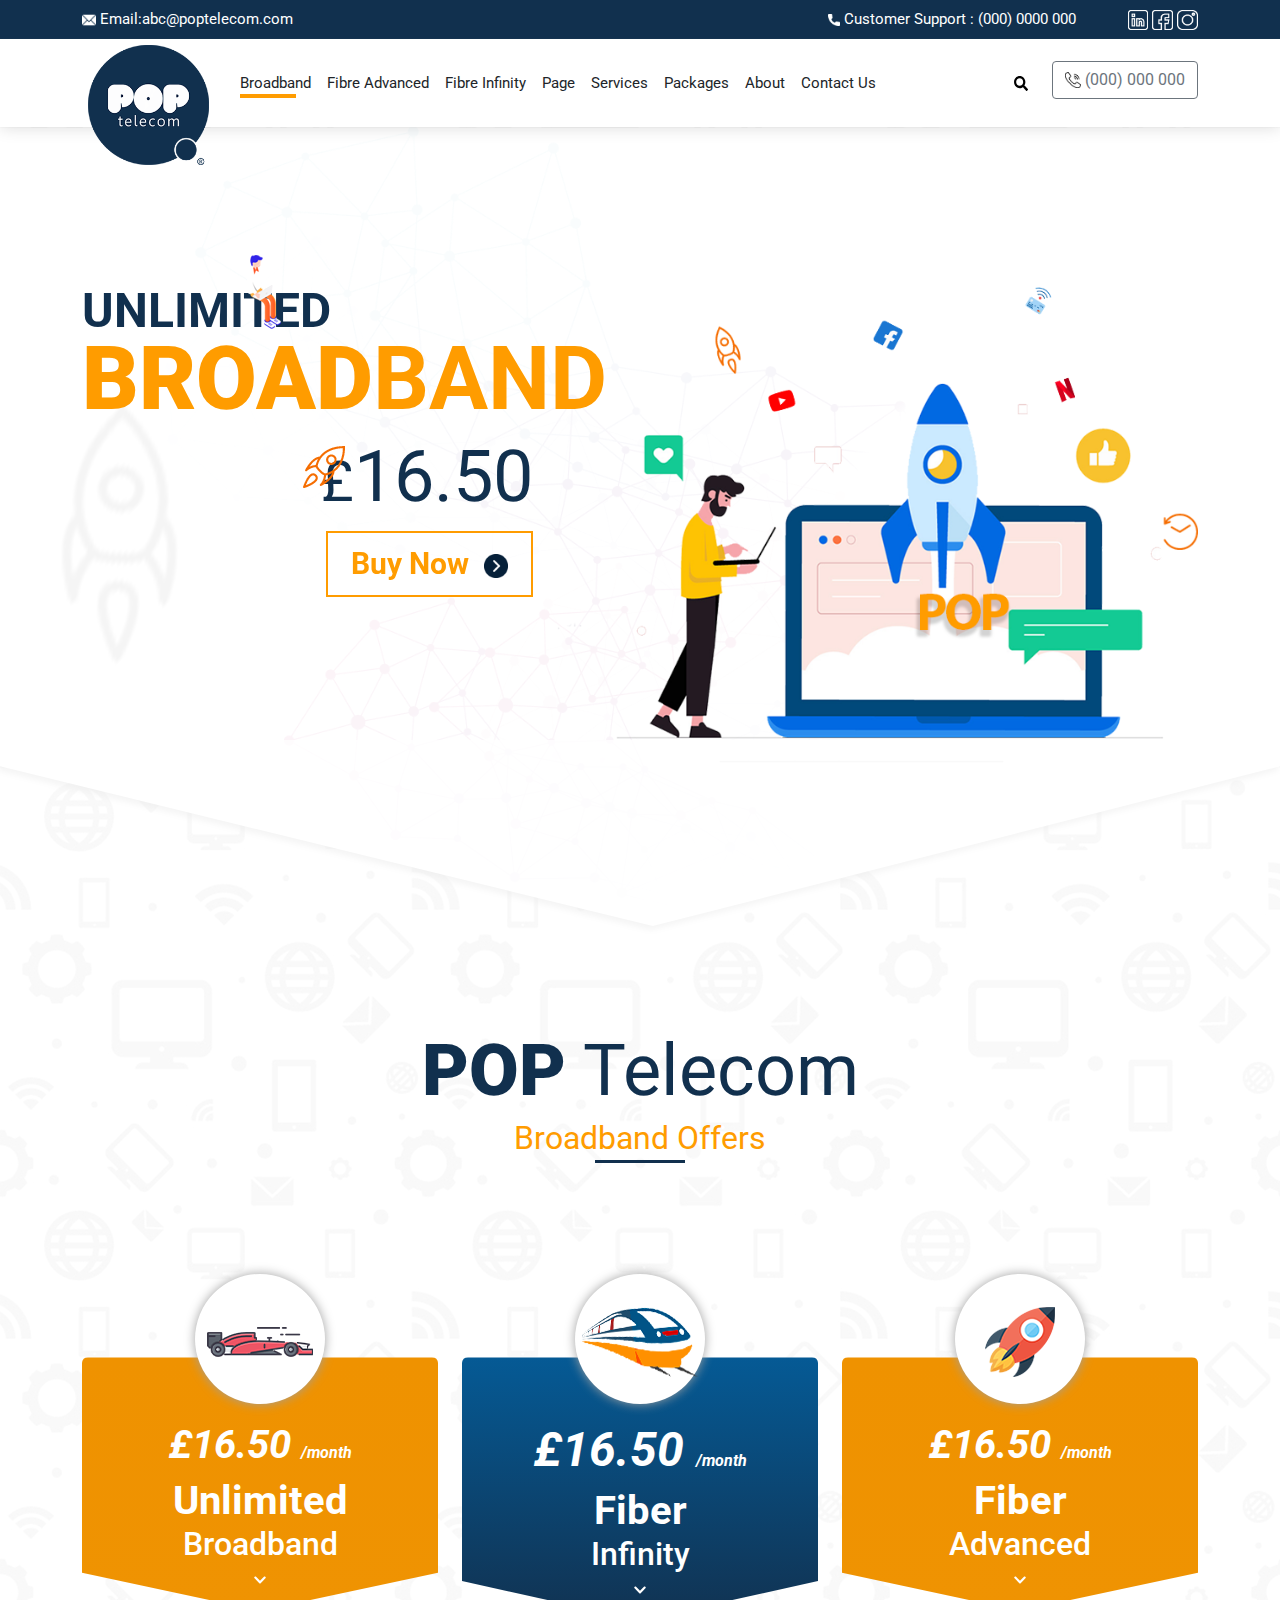
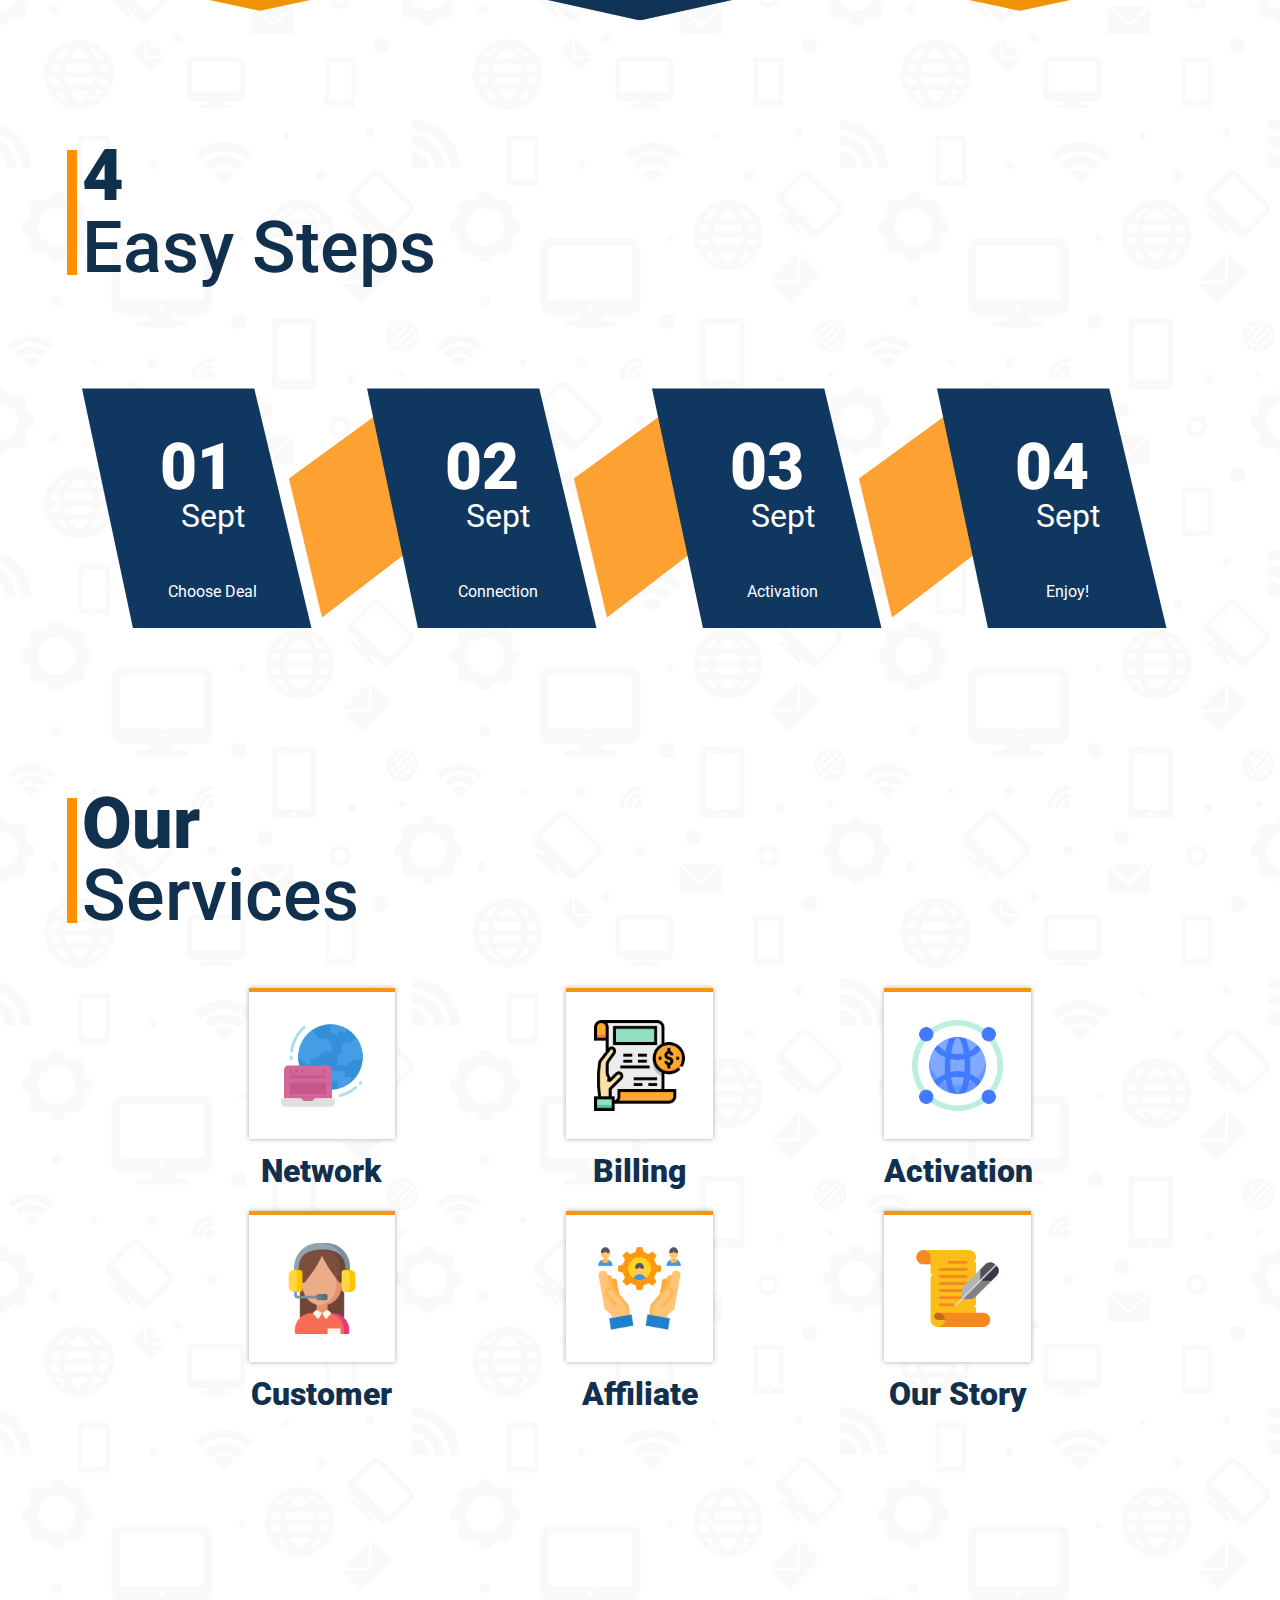
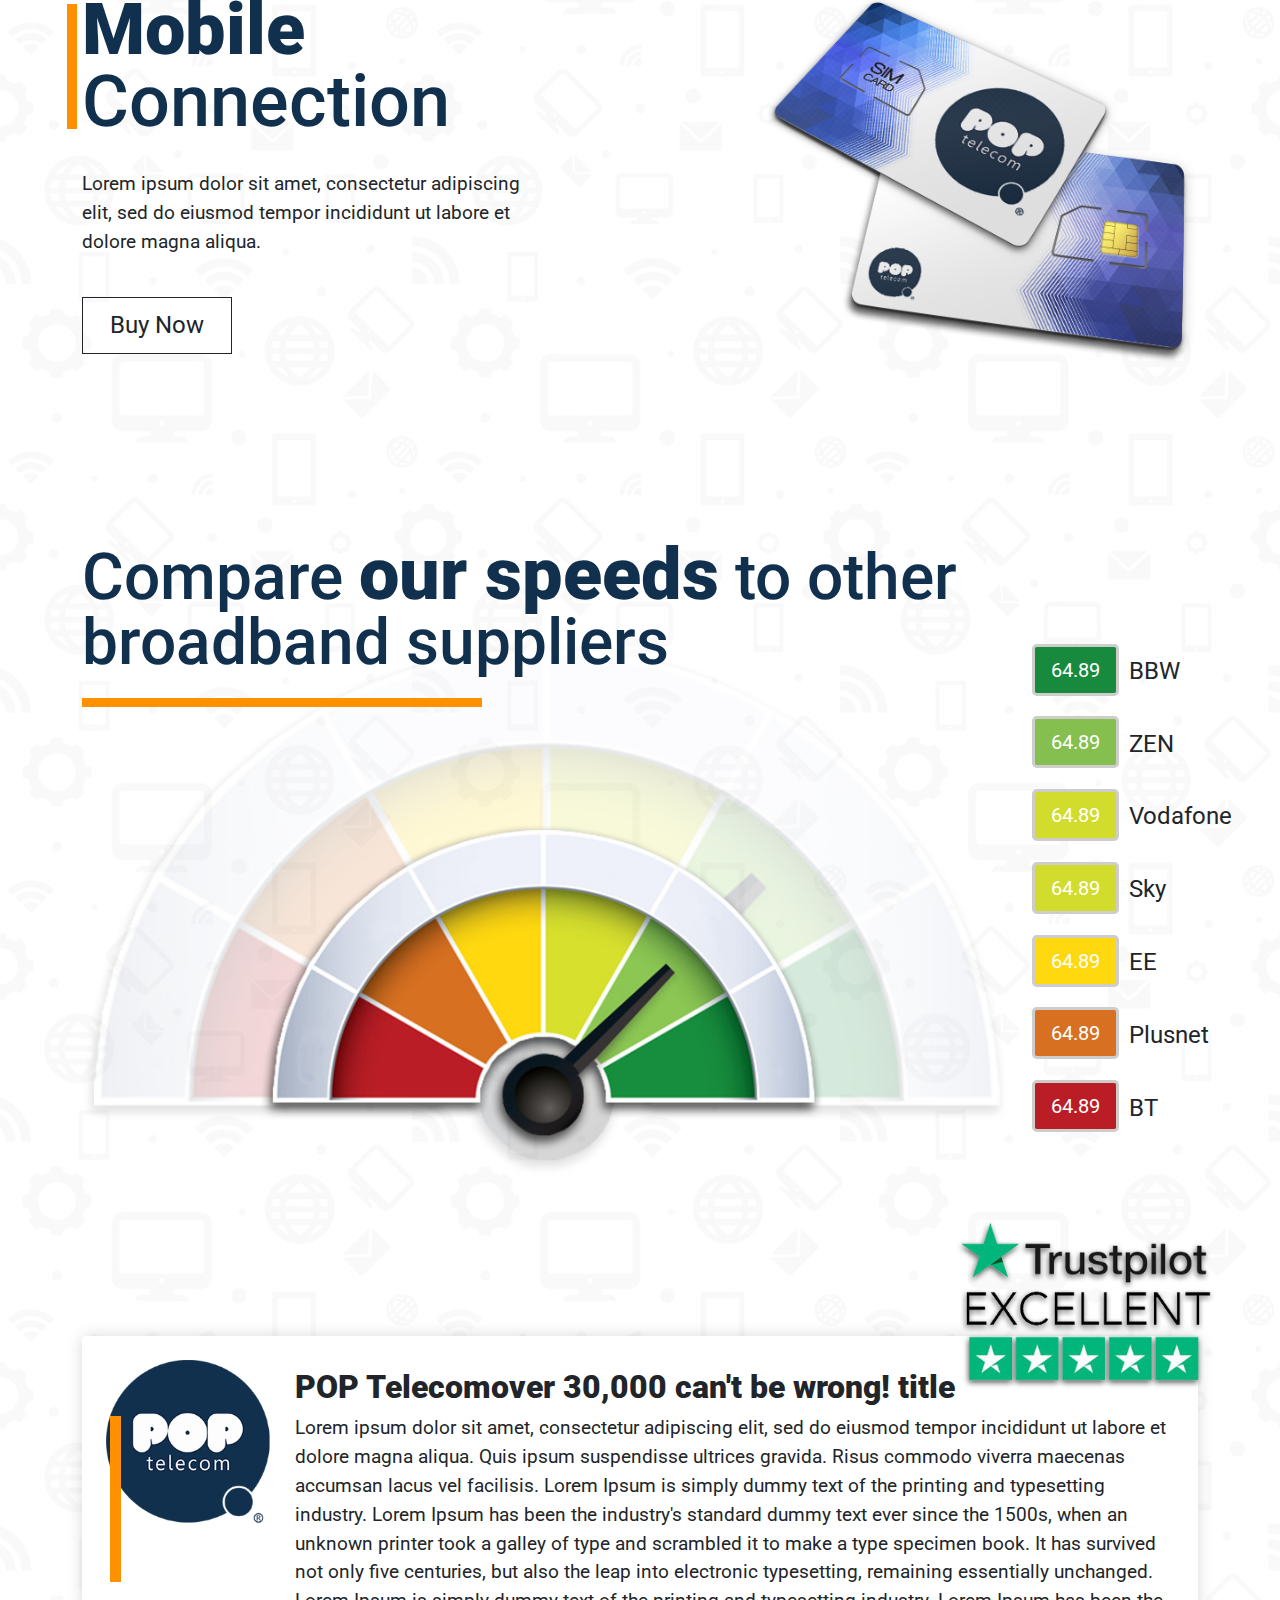
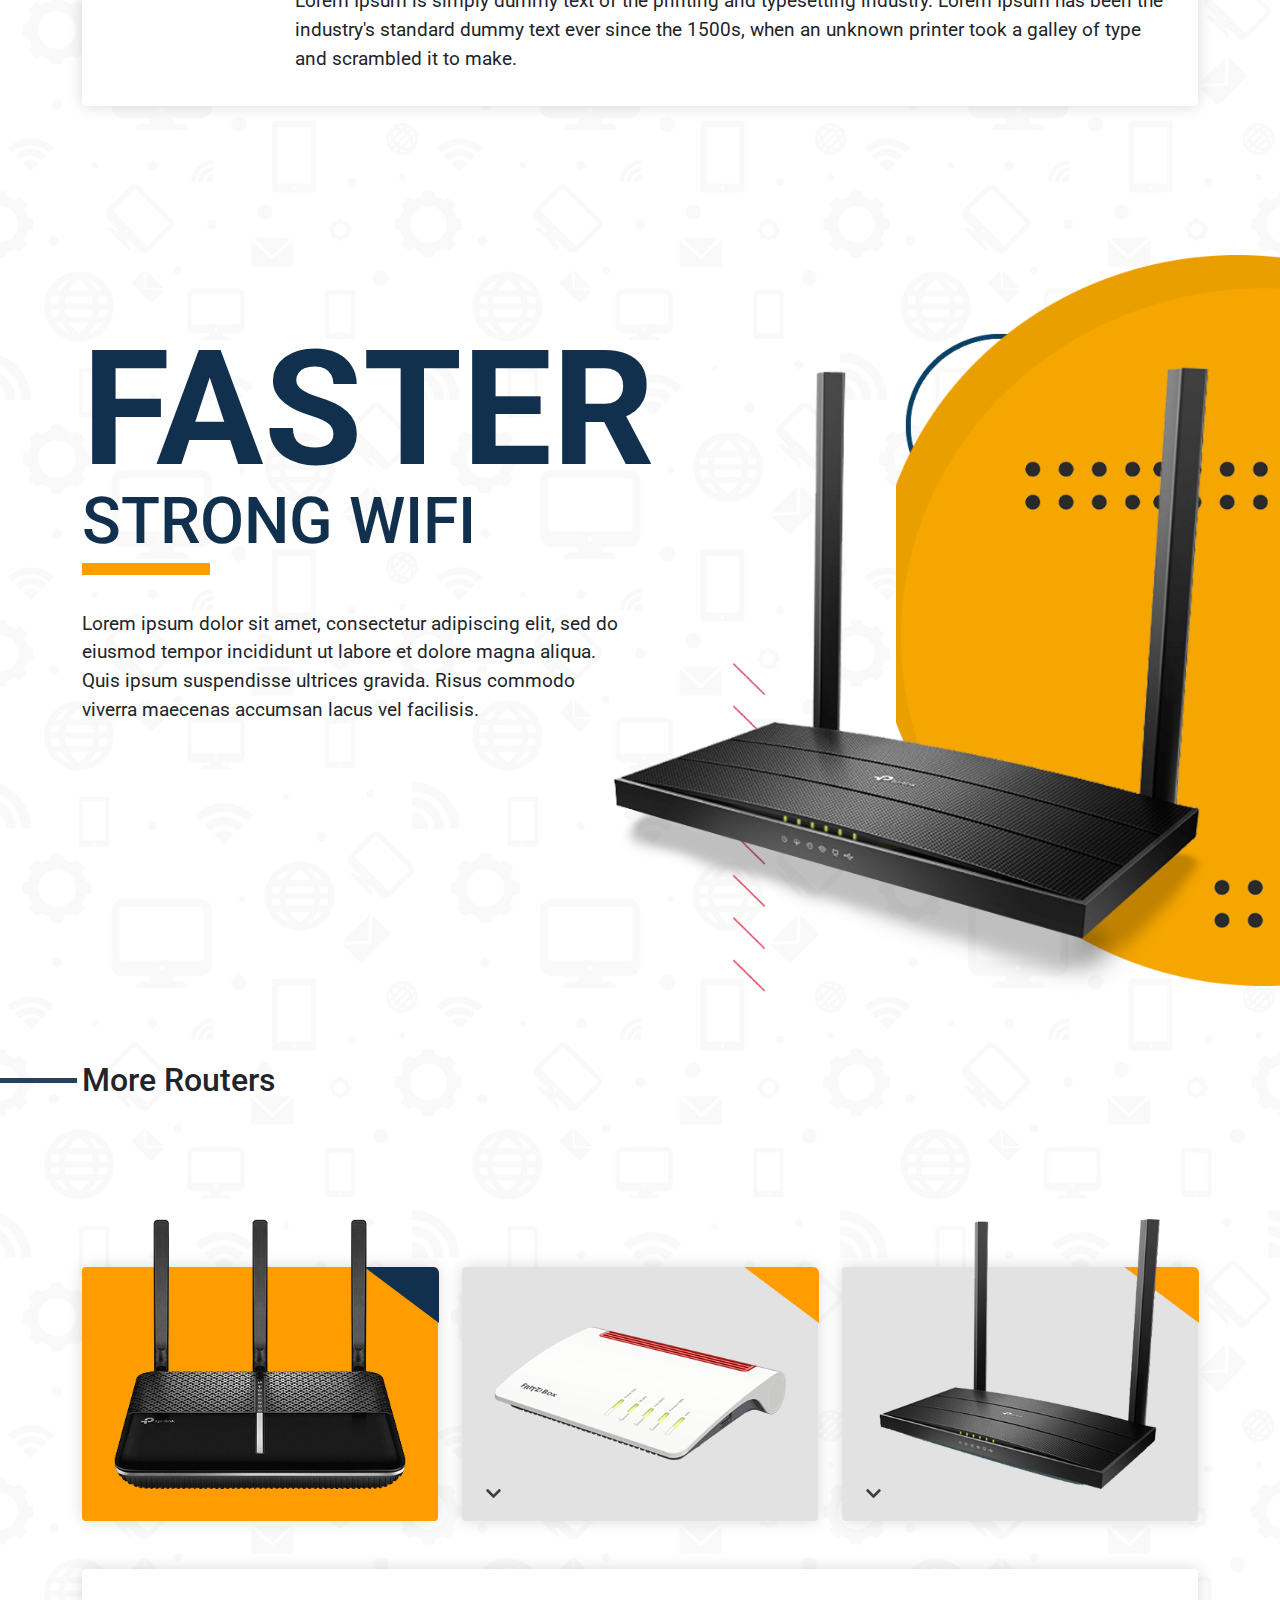
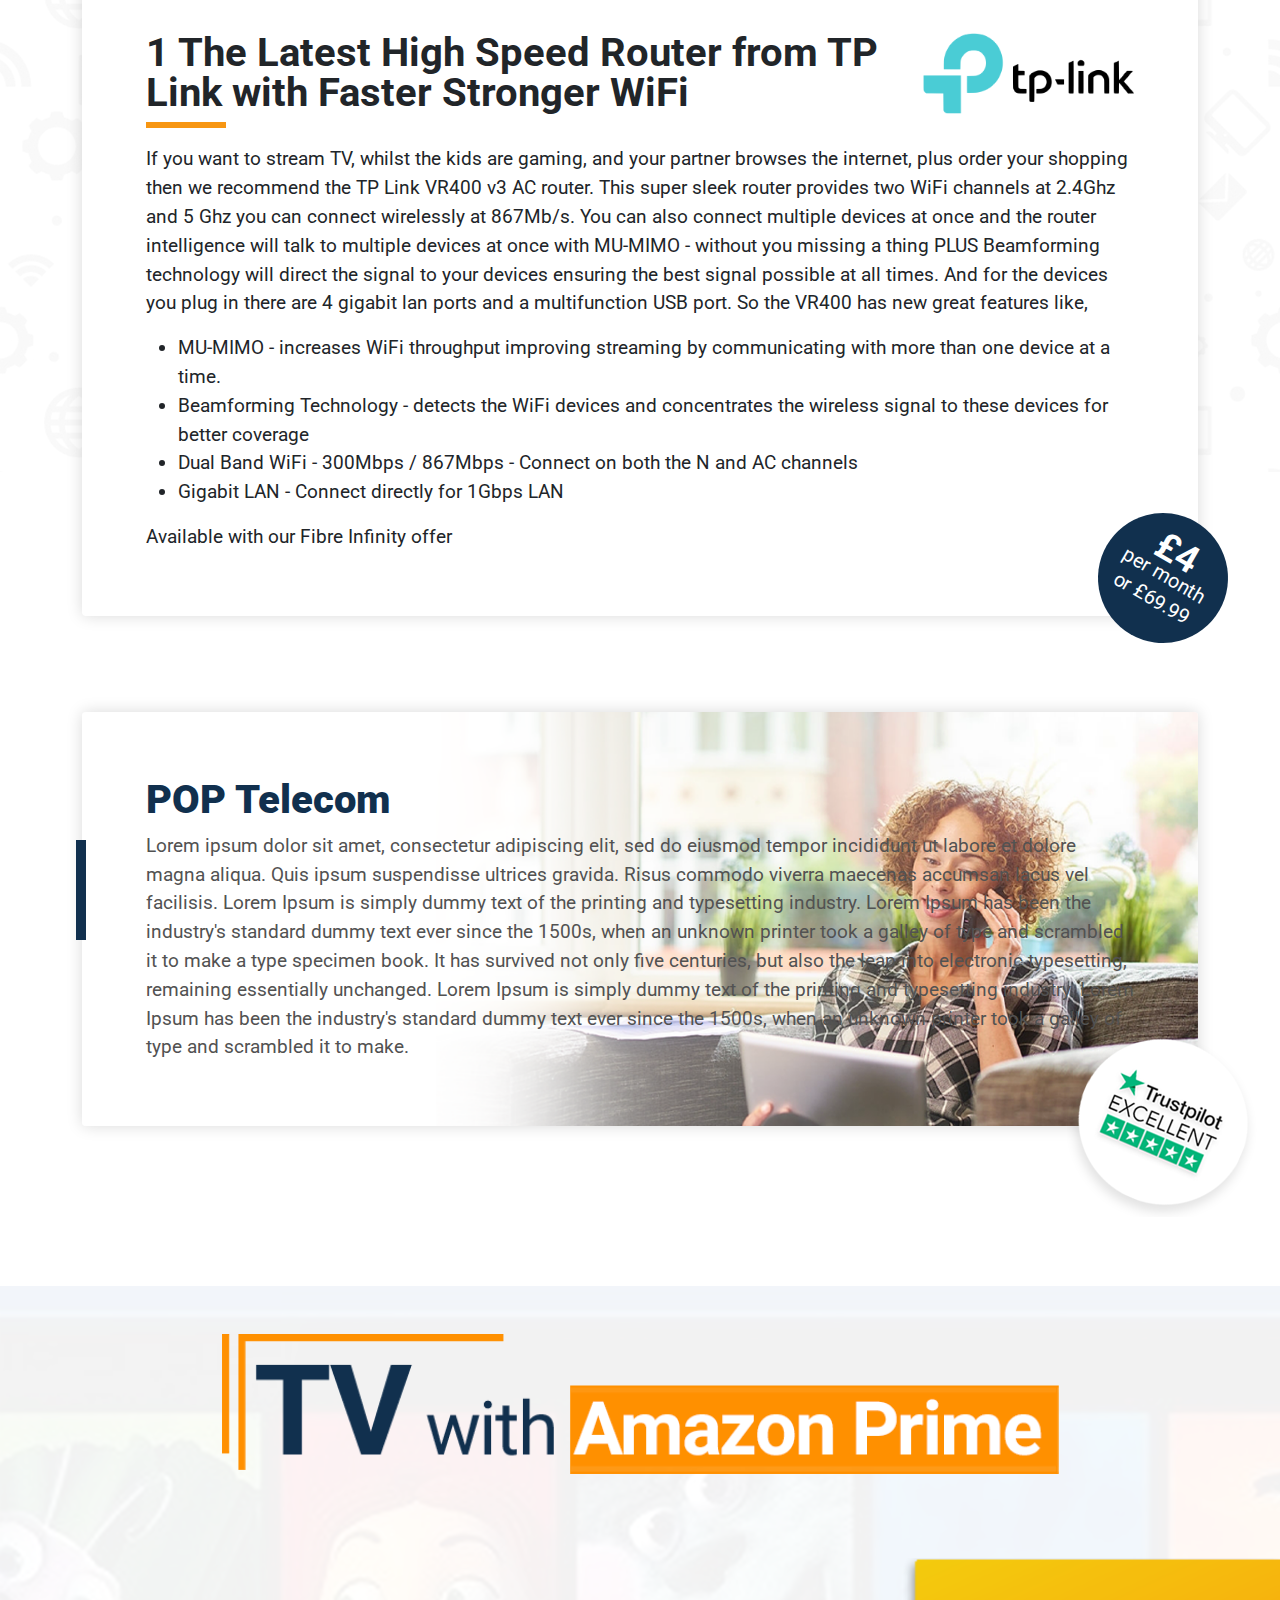
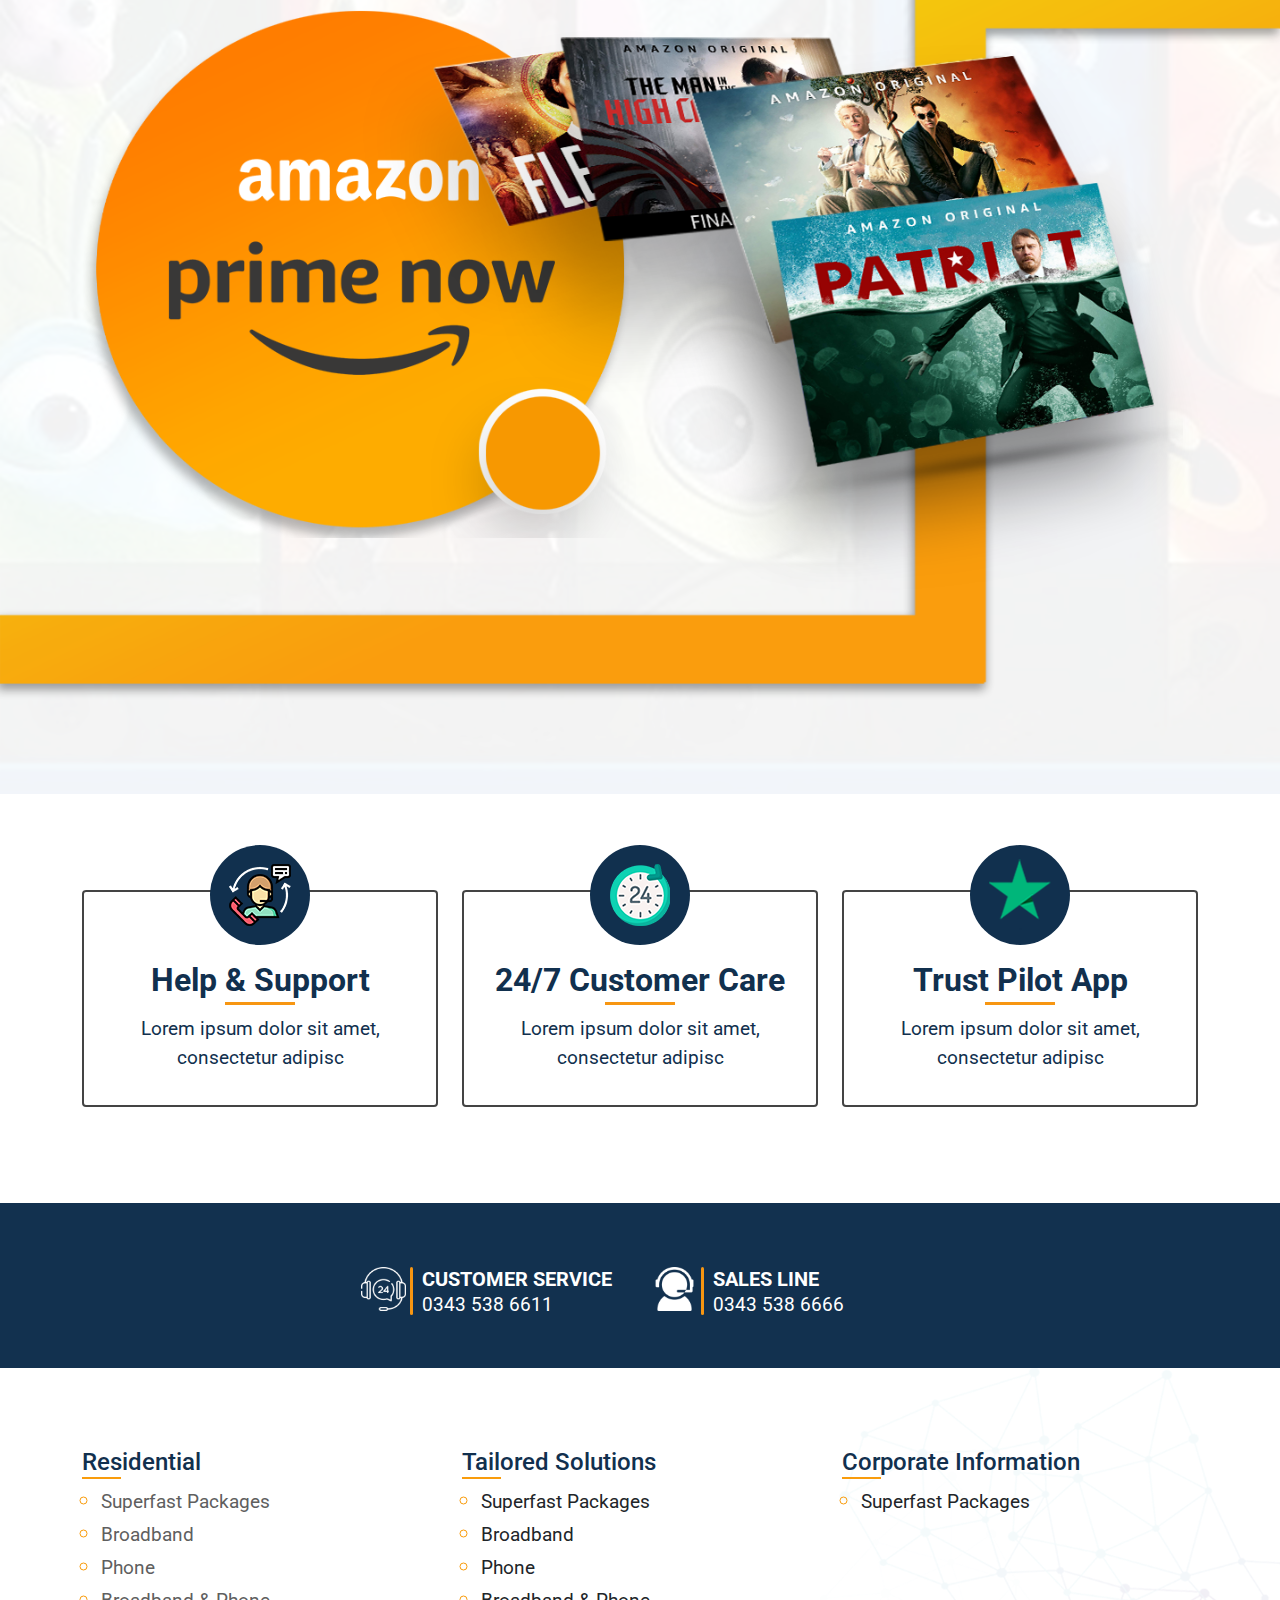
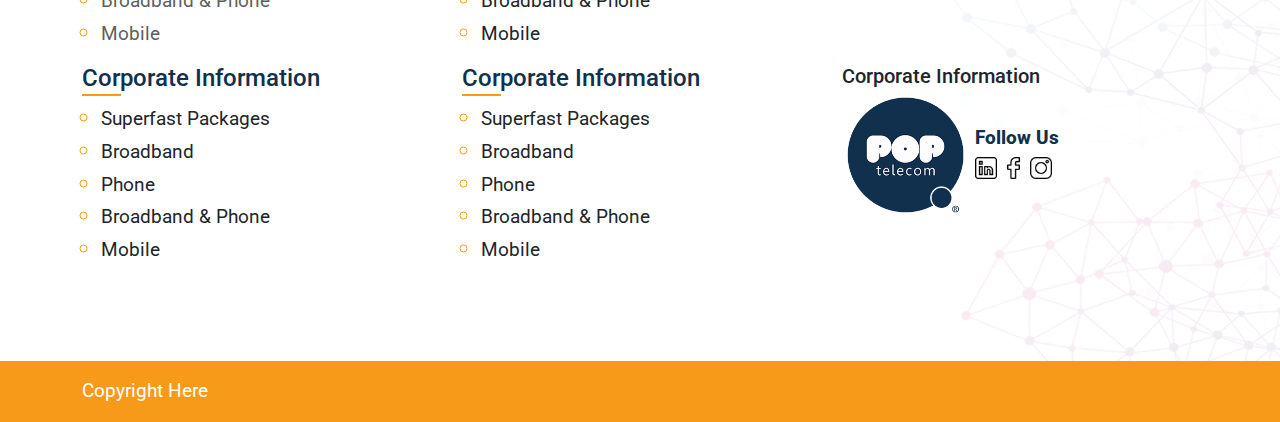
==== index.html @ cf775abe "Add files via upload" ====
<!DOCTYPE html>
<html lang="en">
<head>
    <meta charset="UTF-8">
    <meta http-equiv="X-UA-Compatible" content="IE=edge">
    <meta name="viewport" content="width=device-width, initial-scale=1">
    <meta name="viewport" content="width=device-width, initial-scale=1.0">
    <title>Pop Telecom</title>
    <link rel="stylesheet" href="css/custom.css">
    <link rel="stylesheet" href="style.css">
</head>
<body>
    <!-- header -->
    <header id="mainHeader">
        <div class="mainHeader_contact_info p-2">
            <div class="container">
                <div class="row">
                    <div class="col-lg-6 col-sm-6 col-12">
                        <p id="top_email" class="text-start mb-0 text-white">
                            <span class="me-1"><img src="images/icons/email.png" alt="#" style="width: .9rem;"></span>Email:abc@poptelecom.com
                        </p>
                    </div>
                    <div class="col-lg-6 col-sm-6 col-12">
                        <p class="text-start text-sm-end text-lg-end mb-0 text-white">
                            <span><img src="images/icons/call.png" alt="#" class="d-inline-block" style="width: .7rem;"> Customer Support : (000) 0000 000</span>
                            <span id="top_social_media" class="ms-5 text-end d-none d-sm-none d-lg-inline-block">
                                <a href="#" class="d-inline-block">
                                    <img src="images/icons/linkein.png" alt="#">
                                </a>
                                <a href="#" class="d-inline-block">
                                    <img src="images/icons/facebook.png" alt="#">
                                </a>
                                <a href="#" class="d-inline-block">
                                    <img src="images/icons/instagram.png" alt="#">
                                </a>
                            </span>
                        </p>
                    </div>
                </div>
                
            </div>
        </div>
        <div class="mainHeader_nav_menu">
            <div class="container">
                <nav class="navbar navbar-expand-lg p-0">
                    <a class="navbar-brand p-0" href="#" title="#">
                        <img src="images/pop_telelcom_logo.png" alt="#" class="img-fluid">
                    </a>
                    <button class="navbar-toggler" type="button" data-bs-toggle="collapse" data-bs-target="#mobile_view_menu">
                        <span class="navbar-toggler-icon"></span>
                    </button>
                    <div class="collapse navbar-collapse" id="popTelcomMenu">
                        <ul class="navbar-nav me-auto mb-2 mb-lg-0">
                            <li class="nav-item"><a class="nav-link active" href="#">Broadband</a></li>
                            <li class="nav-item"><a class="nav-link" href="#">Fibre Advanced</a></li>
                            <li class="nav-item"><a class="nav-link" href="#">Fibre Infinity</a></li>
                            <li class="nav-item"><a class="nav-link" href="#">Page</a></li>
                            <li class="nav-item"><a class="nav-link" href="#">Services</a></li>
                            <li class="nav-item"><a class="nav-link" href="#">Packages</a></li>
                            <li class="nav-item"><a class="nav-link" href="#">About</a></li>
                            <li class="nav-item"><a class="nav-link" href="#">Contact Us</a></li>
                        </ul>
                    </div>
                    <ul class="navbar-nav d-flex extra_menu">
                        <li class="nav-item me-3" id="search_btn"><a class="nav-link active" data-bs-toggle="collapse" data-bs-target="#searchBar" href="#">
                            <img src="images/search.svg" class="img-fluid" alt="#">
                        </a></li>
                        <li class="nav-item" id="number_btn"><a class="btn btn-outline-secondary" href="#"><img src="images/icons/call_header_ring.png" class="img-fluid" alt="#"> (000) 000 000</a></li>
                    </ul>
                </nav>
            </div>
        </div>
    </header>
    <!-- /end header -->

    <!-- extra menu for mobile and ipad and tabs view -->
    <div id="mobile_view_menu" class="collapse fade">
        <button class="btn btn-lg" id="btn_close_icon" data-bs-toggle="collapse" data-bs-target="#mobile_view_menu" href="#"></button>
        <div class="container">
            <ul class="list-group list-group-horizontal">
                <li class="list-group-item">
                    <a href="#">
                        <img src="images/icons/linkein.png" alt="#">
                    </a>
                </li>
                <li class="list-group-item">
                    <a href="#">
                        <img src="images/icons/facebook.png" alt="#">
                    </a>
                </li>
                <li class="list-group-item">
                    <a href="#">
                        <img src="images/icons/instagram.png" alt="#">
                    </a>
                </li>                
            </ul>
            <ul class="navbar-nav me-auto mb-2 mb-lg-0">
                <li class="nav-item"><a class="nav-link active" href="#">Broadband</a></li>
                <li class="nav-item"><a class="nav-link" href="#">Fibre Advanced</a></li>
                <li class="nav-item"><a class="nav-link" href="#">Fibre Infinity</a></li>
                <li class="nav-item"><a class="nav-link" href="#">Page</a></li>
                <li class="nav-item"><a class="nav-link" href="#">Services</a></li>
                <li class="nav-item"><a class="nav-link" href="#">Packages</a></li>
                <li class="nav-item"><a class="nav-link" href="#">About</a></li>
                <li class="nav-item"><a class="nav-link" href="#">Contact Us</a></li>
            </ul>
            <ul class="list-group list-group-horizontal-lg">
                <li class="list-group-item">
                    <a href="#" class="text-dark">
                        <img src="images/icons/call_header_ring.png" class="img-fluid" alt="#"> (000) 000 000</a>
                </li>
            </ul>
        </div>
    </div>

    <!-- search bar for desktop, tabs, ipad and mobile view -->
    <div id="searchBar" class="collapse fade">
        <button class="btn btn-lg" id="btn_close_icon" data-bs-toggle="collapse" data-bs-target="#searchBar" href="#"></button>
        <div class="container">
            <div class="col-lg-8 offset-lg-2">
                <div class="row g-0">
                    <div class="form-floating col-lg-11 col-11">
                        <input type="text" class="form-control" name="s" id="searchId" placeholder="Search here">
                        <label for="searchId">Search here</label>
                    </div>
                    <div class="col-lg-1 col-1">
                        <button class="btn btn-lg btn-primary btn-block" type="button" id="search_btn_submit"></button>
                    </div>
                </div>
            </div>
        </div>
    </div>
    <!-- /search bar -->

    <!-- main banner -->
    <div id="banner_top_shadow">
        <section id="mainBanner" class="pt-5 pb-5 clearfix">
            <div id="banner_shadow" class="position-absolute">
            </div>
            <div class="container position-relative">
                <div class="row">
                    <div class="col-lg-5 col-sm-5 col-12" id="banner_left">
                        <h1 class="text-uppercase mb-0 f-w2">Unlimited <span class="d-block"><i class="f-w1">Broad</i>band</span></h1>
                        <p class="text-end f-w3 price mb-0"><span>£</span>16.50</p>
                        <p class="text-end mb-0 btn_submit_buy_now">
                            <button class="btn btn-lg f-w2">Buy Now <span class="ms-2"><img src="images/icons/btn_arrow.png" width="24" height="24" alt="#"></span></button>
                        </p>
                    </div>
                    <div class="col-lg-7 col-sm-7 col-12" id="banner_right">
                        <img src="images/img-banner-right.png" class="img-fluid" alt="#">
                    </div>
                </div>
            </div>
        </section>
    </div>

    <!-- main content -->
    <main id="mainContent">
        <!-- section 1 -->
        <section id="mainContent_1">
            <div class="container">
                <h1 class="text-center f-w4 mb-0"><span>POP</span> Telecom</h1>
                <p class="text-center offers_top pb-5">
                    <span>Broadband Offers</span>
                </p>

                <div class="row pt-5">
                    <div class="col-12 col-sm-12 col-lg-4">
                        <div class="box_offers">
                            <div class="box_offers_icon d-block text-center">
                                <span class="bg-white d-block rounded-pill">
                                    <img src="images/img-f1.png" alt="#">
                                </span>
                            </div>
                            <div class="box_header_text">
                                <h2 class="text-center text-white">£16.50 <span>/month</span></h2>
                                <h3 class="text-center text-white mb-0">Unlimited <span class="d-block">Broadband</span></h3>
                                <p class="text-center mb-0 arrow_click">
                                    <button class="btn btn-transparent btn-sm" data-bs-toggle="collapse" data-bs-target="#offer_1">
                                        <img src="images/arrow_down.svg" class="img-fluid" alt="">
                                    </button>
                                </p>
                            </div>
                            <div class="card me-2 ms-2 collapse" id="offer_1">
                                <div class="card-body ps-0 pe-0 pb-0 pt-5">
                                    <ul class="list-group">
                                        <li class="list-group-item list-group-item-dark">A simple default</li>
                                        <li class="list-group-item">A simple default</li>
                                        <li class="list-group-item list-group-item-dark">A simple default</li>
                                        <li class="list-group-item">A simple default</li>
                                        <li class="list-group-item list-group-item-dark">A simple default</li>
                                    </ul>
                                </div>
                                <div class="card-footer">
                                    <p class="text-center">
                                        <a href="#" class="btn btn-md btn-primary">Buy Now</a>
                                    </p>
                                </div>
                            </div>
                        </div>
                    </div>
                    <div class="col-12 col-sm-12 col-lg-4">
                        <div class="box_offers">
                            <div class="box_offers_icon d-block text-center">
                                <span class="bg-white d-block rounded-pill">
                                    <img src="images/img-train.png" alt="#">
                                </span>
                            </div>
                            <div class="box_header_text special">
                                <h2 class="text-center text-white">£16.50 <span>/month</span></h2>
                                <h3 class="text-center text-white mb-0">Fiber <span class="d-block">Infinity</span></h3>
                                <p class="text-center mb-0 arrow_click">
                                    <button class="btn btn-transparent btn-sm" data-bs-toggle="collapse" data-bs-target="#offer_2">
                                        <img src="images/arrow_down.svg" class="img-fluid" alt="">
                                    </button>
                                </p>
                            </div>
                            <div class="card me-2 ms-2 collapse" id="offer_2">
                                <div class="card-body ps-0 pe-0 pb-0 pt-5">
                                    <ul class="list-group">
                                        <li class="list-group-item list-group-item-dark">A simple default</li>
                                        <li class="list-group-item">A simple default</li>
                                        <li class="list-group-item list-group-item-dark">A simple default</li>
                                        <li class="list-group-item">A simple default</li>
                                        <li class="list-group-item list-group-item-dark">A simple default</li>
                                    </ul>
                                </div>
                                <div class="card-footer">
                                    <p class="text-center">
                                        <a href="#" class="btn btn-md btn-primary">Buy Now</a>
                                    </p>
                                </div>
                            </div>
                        </div>
                    </div>
                    <div class="col-12 col-sm-12 col-lg-4">
                        <div class="box_offers">
                            <div class="box_offers_icon d-block text-center">
                                <span class="bg-white d-block rounded-pill">
                                    <img src="images/img-rocket.png" alt="#">
                                </span>
                            </div>
                            <div class="box_header_text">
                                <h2 class="text-center text-white">£16.50 <span>/month</span></h2>
                                <h3 class="text-center text-white mb-0">Fiber <span class="d-block">Advanced</span></h3>
                                <p class="text-center mb-0 arrow_click" data-bs-toggle="collapse" data-bs-target="#offer_3">
                                    <button class="btn btn-transparent btn-sm">
                                        <img src="images/arrow_down.svg" class="img-fluid" alt="">
                                    </button>
                                </p>
                            </div>
                            <div class="card me-2 ms-2 collapse" id="offer_3">
                                <div class="card-body ps-0 pe-0 pb-0 pt-5">
                                    <ul class="list-group">
                                        <li class="list-group-item list-group-item-dark">A simple default</li>
                                        <li class="list-group-item">A simple default</li>
                                        <li class="list-group-item list-group-item-dark">A simple default</li>
                                        <li class="list-group-item">A simple default</li>
                                        <li class="list-group-item list-group-item-dark">A simple default</li>
                                    </ul>
                                </div>
                                <div class="card-footer">
                                    <p class="text-center">
                                        <a href="#" class="btn btn-md btn-primary">Buy Now</a>
                                    </p>
                                </div>
                            </div>
                        </div>
                    </div>
                </div>
            </div>
        </section>
        <section id="mainContent_2" class="pt-5 pb-5">
            <div class="container">
                <h1 class="pb-5">4 <span class="d-block">Easy Steps</span></h1>

                <div class="row pt-5">
                    <div class="col-lg-3 col-sm-3 col-6 position-relative">
                        <div class="box_steps">
                            <p class="text-center date_month text-white"><span class="d-block f-w1">01</span> Sept</p>
                            <p class="steps_deal text-end">
                                Choose Deal
                            </p>
                        </div>
                        <div class="box_steps_shadow"></div>
                    </div>
                    <div class="col-lg-3 col-sm-3 col-6 position-relative">
                        <div class="box_steps">
                            <p class="text-center date_month text-white"><span class="d-block f-w1">02</span> Sept</p>
                            <p class="steps_deal text-end">
                                Connection
                            </p>
                        </div>
                        <div class="box_steps_shadow"></div>
                    </div>
                    <div class="col-lg-3 col-sm-3 col-6 position-relative">
                        <div class="box_steps">
                            <p class="text-center date_month text-white"><span class="d-block f-w1">03</span> Sept</p>
                            <p class="steps_deal text-end">
                                Activation
                            </p>
                        </div>
                        <div class="box_steps_shadow"></div>
                    </div>
                    <div class="col-lg-3 col-sm-3 col-6 position-relative">
                        <div class="box_steps">
                            <p class="text-center date_month text-white"><span class="d-block f-w1">04</span> Sept</p>
                            <p class="steps_deal text-end">
                                Enjoy!
                            </p>
                        </div>
                    </div>
                </div>
            </div>
        </section>
        <section id="mainContent_3">
            <div class="container">
                <h1 class="pb-5">Our <span class="d-block">Services</span></h1>

                <div class="col-lg-10 offset-lg-1 col-sm-12 col-12">
                    <div class="row">
                        <div class="col-12 col-sm-4 col-lg-4">
                            <div class="box_our_services">
                                <figure class="figure w-50">
                                    <img src="images/img-network.png" class="figure-img img-fluid" alt="Network">
                                    <figcaption class="figure-caption text-center f-w1">Network</figcaption>
                                </figure>
                            </div>
                        </div>
                        <div class="col-12 col-sm-4 col-lg-4">
                            <div class="box_our_services">
                                <figure class="figure w-50">
                                    <img src="images/img-billing.png" class="figure-img img-fluid" alt="Network">
                                    <figcaption class="figure-caption text-center f-w1">Billing</figcaption>
                                </figure>
                            </div>
                        </div>
                        <div class="col-12 col-sm-4 col-lg-4">
                            <div class="box_our_services">
                                <figure class="figure w-50">
                                    <img src="images/img-activation.png" class="figure-img img-fluid" alt="Network">
                                    <figcaption class="figure-caption text-center f-w1">Activation</figcaption>
                                </figure>
                            </div>
                        </div>
                    </div>
                    <div class="row">
                        <div class="col-12 col-sm-4 col-lg-4">
                            <div class="box_our_services">
                                <figure class="figure w-50">
                                    <img src="images/img-customer.png" class="figure-img img-fluid" alt="Network">
                                    <figcaption class="figure-caption text-center f-w1">Customer</figcaption>
                                </figure>
                            </div>
                        </div>
                        <div class="col-12 col-sm-4 col-lg-4">
                            <div class="box_our_services">
                                <figure class="figure w-50">
                                    <img src="images/img-affiliate.png" class="figure-img img-fluid" alt="Network">
                                    <figcaption class="figure-caption text-center f-w1">Affiliate</figcaption>
                                </figure>
                            </div>
                        </div>
                        <div class="col-12 col-sm-4 col-lg-4">
                            <div class="box_our_services">
                                <figure class="figure w-50">
                                    <img src="images/img-our_story.png" class="figure-img img-fluid" alt="Network">
                                    <figcaption class="figure-caption text-center f-w1">Our Story</figcaption>
                                </figure>
                            </div>
                        </div>
                    </div>
                </div>
            </div>
        </section>
        <section id="mainContent_4" class="pt-5 pb-5">
            <div class="container">
                <div class="row">
                    <div class="col-lg-5 col-sm-5 col-12" id="left_mc">
                        <h1 class="pb-4">Mobile <span class="d-block">Connection</span></h1>
                        <p class="pb-4">Lorem ipsum dolor sit amet, consectetur adipiscing elit, sed do eiusmod tempor incididunt ut labore et dolore magna aliqua.</p>
                        <p class="buy_now_btn text-start">
                            <a href="#" class="btn btn-lg btn-outline-dark">Buy Now</a>
                        </p>
                    </div>
                    <div class="col-lg-7 col-sm-7 col-12" id="right_mc">
                        <p class="text-end">
                            <img src="images/img-mobile_connection.png" class="img-fluid w-75" alt="#">
                        </p>
                    </div>
                </div>
            </div>
        </section>
        <section id="mainContent_5">
            <div class="container">
                <h1>Compare <span class="d-inline-block">our speeds</span> to other
                    broadband suppliers</h1>
                <div class="row">
                    <div class="col-lg-10">
                        <img src="images/img-meter.png" class="img-fluid" alt="#">
                    </div>
                    <div class="col-lg-2">
                        <span id="network_list" class="d-block mb-2"><button class="btn btn-lg btn-primary" style="background-color: #178a3d;">64.89</button> <i>BBW</i></span>
                        <span id="network_list" class="d-block mb-2"><button class="btn btn-lg btn-primary" style="background-color: #85bf4f;">64.89</button> <i>ZEN</i></span>
                        <span id="network_list" class="d-block mb-2"><button class="btn btn-lg btn-primary" style="background-color: #d2dc2d;">64.89</button> <i>Vodafone</i></span>
                        <span id="network_list" class="d-block mb-2"><button class="btn btn-lg btn-primary" style="background-color: #d2dc2d;">64.89</button> <i>Sky</i></span>
                        <span id="network_list" class="d-block mb-2"><button class="btn btn-lg btn-primary" style="background-color: #ffd80f;">64.89</button> <i>EE</i></span>
                        <span id="network_list" class="d-block mb-2"><button class="btn btn-lg btn-primary" style="background-color: #d77021;">64.89</button> <i>Plusnet</i></span>
                        <span id="network_list" class="d-block mb-2"><button class="btn btn-lg btn-primary" style="background-color: #ba1d26;">64.89</button> <i>BT</i></span>
                    </div>
                </div>
            </div>
        </section>
        <section id="mainContent_6" class="pt-5 pb-5">
            <div class="container">
                <div class="card mb-3 position-relative border-0 p-3">
                    <span id="rating_tp" class="position-absolute">
                        <img src="images/img-trust_pilot.png" class="img-fluid w-75" alt="Trust Pilot Rating">
                    </span>
                    <div class="row g-0" id="hp_about_info">
                        <div class="col-md-2">
                            <img src="images/pop_telelcom_logo.png" class="img-fluid" alt="#">
                        </div>
                        <div class="col-md-10">
                            <div class="card-body">
                                <h4 class="card-title f-w1">POP Telecomover 30,000 can't be wrong! title</h4>
                                <p class="card-text">Lorem ipsum dolor sit amet, consectetur adipiscing elit, sed do eiusmod tempor incididunt ut labore et dolore magna aliqua. Quis ipsum suspendisse ultrices gravida. Risus commodo viverra maecenas accumsan lacus vel facilisis. Lorem Ipsum is simply dummy text of the printing and typesetting industry. Lorem Ipsum has been the industry's standard dummy text ever since the 1500s, when an unknown printer took a galley of type and scrambled it to make a type specimen book. It has survived not only five centuries, but also the leap into electronic typesetting, remaining essentially unchanged. Lorem Ipsum is simply dummy text of the printing and typesetting industry. Lorem Ipsum has been the industry's standard dummy text ever since the 1500s, when an unknown printer took a galley of type and scrambled it to make.</p>
                            </div>
                        </div>
                    </div>
                </div>
            </div>
        </section>
        <section id="mainContent_7">
            <div class="container">
                <div class="row">
                    <div class="col-lg-6 col-sm-5 col-12">
                        <h1 class="text-uppercase"><span class="d-block f-w1">Faster</span> Strong Wifi</h1>
                        <p class="pt-5">Lorem ipsum dolor sit amet, consectetur adipiscing elit, sed do eiusmod tempor incididunt ut labore et dolore magna aliqua. Quis ipsum suspendisse ultrices gravida. Risus commodo viverra maecenas accumsan lacus vel facilisis.</p>
                    </div>
                    <div class="col-lg-6 col-sm-7 col-12 position-relative" id="hp_faster_wifi">
                        <span class="position-absolute" id="shadow_lines" style="right: 76%; top: 81%;">
                            <img src="images/img-router-lines.png" class="img-fluid w-75" alt="#">
                        </span>
                        <span class="position-absolute" id="hp_faster_router" style="top: 9%; left: -27px;">
                            <img src="images/img-router.png" class="img-fluid" alt="#">
                        </span>
                    </div>
                </div>
            </div>
        </section>
        <section id="mainContent_8" class="position-relative pt-5 pb-5">
            <div class="container">
                <h1>More Routers</h1>

                <div id="tab_block">
                    <ul class="nav nav-pills mb-3 row">
                        <li class="nav-item col-lg-4 col-sm-4 col-4">
                            <a class="nav-link button active" data-bs-toggle="pill" data-bs-target=".block1">
                                <img src="images/img-router-1.png" class="img-fluid" alt="#">
                            </a>
                        </li>
                        <li class="nav-item col-lg-4 col-sm-4 col-4">
                            <a class="nav-link button" data-bs-toggle="pill" data-bs-target=".block2">
                                <img src="images/img-router-2.png" class="img-fluid" alt="#">
                            </a>
                        </li>
                        <li class="nav-item col-lg-4 col-sm-4 col-4">
                            <a class="nav-link button" data-bs-toggle="pill" data-bs-target=".block3">
                                <img src="images/img-router-3.png" class="img-fluid" alt="#">
                            </a>
                        </li>
                    </ul>
                </div>

                <div class="tab-content">
                    <div id="more_tab_content" class="tab-pane fade show active pt-3 block1">
                        <div class="card mt-3 border-0 p-0 p-lg-5 p-sm-5">
                            
                            <div class="card-body">
                                <h2 class="card-title position-relative">1 The Latest High Speed Router from TP Link with Faster Stronger WiFi <span class="d-inline-block text-end position-absolute"><img src="images/img-tp-link.png" class="w-75" alt=""></span></h2>
                                <p class="card-text">
                                    If you want to stream TV, whilst the kids are gaming, and your partner browses the internet, plus order your shopping then we recommend the TP Link VR400 v3 AC router. This super sleek router provides two WiFi channels at 2.4Ghz and 5 Ghz you can connect wirelessly at 867Mb/s.  You can also connect multiple devices at once and the router intelligence will talk to multiple devices at once with MU-MIMO - without you missing a thing PLUS Beamforming technology will direct the signal to your devices ensuring the best signal possible at all times. And for the devices you plug in there are 4 gigabit lan ports and a multifunction USB port. So the VR400 has new great features like,
                                </p>
                                
                                <p class="card-text">
                                    <ul>
                                        <li>MU-MIMO - increases WiFi throughput improving streaming by communicating with more than one device at a time.</li>
                                        <li>Beamforming Technology - detects the WiFi devices and concentrates the wireless signal to these devices for better coverage</li>
                                        <li>Dual Band WiFi - 300Mbps / 867Mbps - Connect on both the N and AC channels</li>
                                        <li>Gigabit LAN - Connect directly for 1Gbps LAN</li>
                                    </ul>
                                </p>

                                <p class="card-text">Available with our Fibre Infinity offer</p>
                            </div>
                            
                            <div id="promo_prize" class="position-absolute text-center text-white rounded-pill">
                                <span class="d-block">£4</span> per month or £69.99
                            </div>

                        </div>
                    </div>
                    <div id="more_tab_content" class="tab-pane fade pt-3 block2">
                        <div class="card mt-3 border-0 p-0 p-lg-5 p-sm-5">
                            
                            <div class="card-body">
                                <h2 class="card-title position-relative">2 The Latest High Speed Router from TP Link with Faster Stronger WiFi <span class="d-inline-block text-end position-absolute"><img src="images/img-tp-link.png" class="w-75" alt=""></span></h2>
                                <p class="card-text">
                                    If you want to stream TV, whilst the kids are gaming, and your partner browses the internet, plus order your shopping then we recommend the TP Link VR400 v3 AC router. This super sleek router provides two WiFi channels at 2.4Ghz and 5 Ghz you can connect wirelessly at 867Mb/s.  You can also connect multiple devices at once and the router intelligence will talk to multiple devices at once with MU-MIMO - without you missing a thing PLUS Beamforming technology will direct the signal to your devices ensuring the best signal possible at all times. And for the devices you plug in there are 4 gigabit lan ports and a multifunction USB port. So the VR400 has new great features like,
                                </p>
                                
                                <p class="card-text">
                                    <ul>
                                        <li>MU-MIMO - increases WiFi throughput improving streaming by communicating with more than one device at a time.</li>
                                        <li>Beamforming Technology - detects the WiFi devices and concentrates the wireless signal to these devices for better coverage</li>
                                        <li>Dual Band WiFi - 300Mbps / 867Mbps - Connect on both the N and AC channels</li>
                                        <li>Gigabit LAN - Connect directly for 1Gbps LAN</li>
                                    </ul>
                                </p>

                                <p class="card-text">Available with our Fibre Infinity offer</p>
                            </div>
                            
                            <div id="promo_prize" class="position-absolute text-center text-white rounded-pill">
                                <span class="d-block">£10</span> per month or £69.99
                            </div>

                        </div>
                    </div>
                    <div id="more_tab_content" class="tab-pane fade pt-3 block3">
                        <div class="card mt-3 border-0 p-0 p-lg-5 p-sm-5">
                            
                            <div class="card-body">
                                <h2 class="card-title position-relative">3 The Latest High Speed Router from TP Link with Faster Stronger WiFi <span class="d-inline-block text-end position-absolute"><img src="images/img-tp-link.png" class="w-75" alt=""></span></h2>
                                <p class="card-text">
                                    If you want to stream TV, whilst the kids are gaming, and your partner browses the internet, plus order your shopping then we recommend the TP Link VR400 v3 AC router. This super sleek router provides two WiFi channels at 2.4Ghz and 5 Ghz you can connect wirelessly at 867Mb/s.  You can also connect multiple devices at once and the router intelligence will talk to multiple devices at once with MU-MIMO - without you missing a thing PLUS Beamforming technology will direct the signal to your devices ensuring the best signal possible at all times. And for the devices you plug in there are 4 gigabit lan ports and a multifunction USB port. So the VR400 has new great features like,
                                </p>
                                
                                <p class="card-text">
                                    <ul>
                                        <li>MU-MIMO - increases WiFi throughput improving streaming by communicating with more than one device at a time.</li>
                                        <li>Beamforming Technology - detects the WiFi devices and concentrates the wireless signal to these devices for better coverage</li>
                                        <li>Dual Band WiFi - 300Mbps / 867Mbps - Connect on both the N and AC channels</li>
                                        <li>Gigabit LAN - Connect directly for 1Gbps LAN</li>
                                    </ul>
                                </p>

                                <p class="card-text">Available with our Fibre Infinity offer</p>
                            </div>
                            
                            <div id="promo_prize" class="position-absolute text-center text-white rounded-pill">
                                <span class="d-block">£20</span> per month or £69.99
                            </div>

                        </div>
                    </div>
                </div>
            </div>
            <div id="bg_shadow_rounter"></div>
        </section>
        <section id="mainContent_9" class="pt-5 pb-5 bg-white position-relative">
            <div class="container">
                <div class="card bg-transparent border-0 p-0 p-lg-5 p-sm-5">
                    <div class="card-body">
                        <h2 class="card-title f-w1">POP Telecom</h2>
                        <p class="text-justify lh-base mb-0">Lorem ipsum dolor sit amet, consectetur adipiscing elit, sed do eiusmod tempor incididunt ut labore et dolore magna aliqua. Quis ipsum suspendisse ultrices gravida. Risus commodo viverra maecenas accumsan lacus vel facilisis. Lorem Ipsum is simply dummy text of the printing and typesetting industry. Lorem Ipsum has been the industry's standard dummy text ever since the 1500s, when an unknown printer took a galley of type and scrambled it to make a type specimen book. It has survived not only five centuries, but also the leap into electronic typesetting, remaining essentially unchanged. Lorem Ipsum is simply dummy text of the printing and typesetting industry. Lorem Ipsum has been the industry's standard dummy text ever since the 1500s, when an unknown printer took a galley of type and scrambled it to make.</p>
                    </div>
                </div>
            </div>
        </section>
        <section id="mainContent_10" class="pt-5 pb-5">
            <div id="bg_transparent"></div>
            <div class="container pb-5">
                <div class="position-relative zindex2">
                    <p class="text-center pb-5">
                        <img src="images/tv-with-amazon-prime.png" class="img-fluid w-75" alt="#">
                    </p>
                    <div id="shows_info" class="position-relative pt-5">
                        <span>
                            <img src="images/img-prime-movies.png" id="movies_list" class="img-fluid w-75" alt="" style="position: absolute; right: -2px; top: 92px;">
                        </span>
                        <img src="images/img-prime.png" id="yellow_circle" class="img-fluid mt-4 w-50" alt="#">
                    </div>
                </div>
            </div>
            <div id="bg_yellow" class="pb-5 mb-5"></div>
        </section>
        <section id="mainContent_11">
            <div class="container">
                
            </div>
        </section>
        <section id="mainContent_12" class="bg-white pt-5 pb-5">
            <div class="container">
                <div class="row pt-5">
                    <div class="col-12 col-sm-12 col-lg-4 mb-5 customer_supports">
                        <div class="card border-2">
                            <div class="box_support w-100">
                                <span class="bg-btn-bg d-block text-center rounded-pill">
                                    <img src="images/icons/customer-service.png" class="img-fluid" alt="#">
                                </span>
                            </div>
                            <div class="card-body position-relative">
                                <h2 class="card-title text-center f-w2">Help & Support</h2>
                                <p class="text-center pt-2">Lorem ipsum dolor sit amet, consectetur adipisc</p>
                            </div>
                        </div>
                    </div>
                    <div class="col-12 col-sm-12 col-lg-4 mb-5 customer_supports">
                        <div class="card border-2">
                            <div class="box_support w-100">
                                <span class="bg-btn-bg d-block text-center rounded-pill">
                                    <img src="images/icons/clock.png" class="img-fluid" alt="#">
                                </span>
                            </div>
                            <div class="card-body position-relative">
                                <h2 class="card-title text-center f-w2">24/7 Customer Care</h2>
                                <p class="text-center pt-2">Lorem ipsum dolor sit amet, consectetur adipisc</p>
                            </div>
                        </div>
                    </div>
                    <div class="col-12 col-sm-12 col-lg-4 mb-2 customer_supports">
                        <div class="card border-2">
                            <div class="box_support w-100">
                                <span class="bg-btn-bg d-block text-center rounded-pill">
                                    <img  src="images/icons/star.png" class="img-fluid" alt="#">
                                </span>
                            </div>
                            <div class="card-body position-relative">
                                <h2 class="card-title text-center f-w2">Trust Pilot App</h2>
                                <p class="text-center pt-2">Lorem ipsum dolor sit amet, consectetur adipisc</p>
                            </div>
                        </div>
                    </div>
                </div>
            </div>
        </section>
        <section id="mainContent_13" class="pt-5 pb-5" style="background: #12314f;">
            <div class="container">
                <div class="col-lg-6 offset-lg-3 col-12 col-sm-12">
                    <div class="row">
                        <div class="col-12 col-sm-6 col-lg-6">
                            <div class="card bg-transparent p-0 border-0">
                                <div class="row g-0">
                                    <div class="col-2 col-sm-2 col-md-2" id="icon_supports">
                                        <img src="images/icons/img-support.png" class="img-fluid mt-3" alt="">
                                    </div>
                                    <div class="col-10 col-sm-10 col-lg-10">
                                        <div class="card-body pb-0">
                                            <h5 class="card-title f-w2 text-white mb-0">CUSTOMER SERVICE</h5>
                                            <p class="card-text text-white">0343 538 6611</p>
                                        </div>
                                    </div>
                                </div>
                            </div>
                        </div>
                        <div class="col-12 col-sm-6 col-lg-6">
                            <div class="card bg-transparent p-0 border-0">
                                <div class="row g-0">
                                    <div class="col-2 col-sm-2 col-md-2" id="icon_supports">
                                        <img src="images/icons/img-call-center-agent.png" class="img-fluid mt-3" alt="">
                                    </div>
                                    <div class="col-10 col-sm-10 col-lg-10">
                                        <div class="card-body pb-0">
                                            <h5 class="card-title f-w2 text-white mb-0">SALES LINE</h5>
                                            <p class="card-text text-white">0343 538 6666</p>
                                        </div>
                                    </div>
                                </div>
                            </div>
                        </div>
                    </div>
                </div>
            </div>
        </section>
    </main>

    <!-- footer -->
    <footer id="footerMain" class="pt-5 bg-white">
        <div id="footer_list">
            <div class="container">
                <div class="row">
                    <div class="col-12 col-sm-6 col-lg-4">
                        <h4>Residential</h4>
                        <ul>
                            <li><a href="#">Superfast Packages</a></li>
                            <li><a href="#">Broadband</a></li>
                            <li><a href="#">Phone</a></li>
                            <li><a href="#">Broadband & Phone</a></li>
                            <li><a href="#">Mobile</a></li>
                        </ul>
                    </div>
                    <div class="col-12 col-sm-6 col-lg-4">
                        <h4>Tailored Solutions</h4>
                        <ul>
                            <li>Superfast Packages</li>
                            <li>Broadband</li>
                            <li>Phone</li>
                            <li>Broadband & Phone</li>
                            <li>Mobile</li>
                        </ul>
                    </div>
                    <div class="col-12 col-sm-6 col-lg-4">
                        <h4>Corporate Information</h4>
                        <ul>
                            <li>Superfast Packages</li>
                        </ul>
                    </div>
            
                    <div class="col-12 col-sm-6 col-lg-4">
                        <h4>Corporate Information</h4>
                        <ul>
                            <li>Superfast Packages</li>
                            <li>Broadband</li>
                            <li>Phone</li>
                            <li>Broadband & Phone</li>
                            <li>Mobile</li>
                        </ul>
                    </div>
                    <div class="col-12 col-sm-6 col-lg-4">
                        <h4>Corporate Information</h4>
                        <ul>
                            <li>Superfast Packages</li>
                            <li>Broadband</li>
                            <li>Phone</li>
                            <li>Broadband & Phone</li>
                            <li>Mobile</li>
                        </ul>
                    </div>
                    <div class="col-12 col-sm-6 col-lg-4">
                        <h5>Corporate Information</h5>
                        <p>
                            <a href="#" id="footer_logo"><img src="images/pop_telelcom_logo.png" class="img-fluid w-25" alt="#"></a>
                            <span class="follow_us_footer">Follow Us <br />
                                <a href="#"><img src="images/icons/linkein-black.png" class="img-fluid w-25" alt=""></a>
                                <a href="#"><img src="images/icons/facebook-black.png" class="img-fluid w-25" alt=""></a>
                                <a href="#"><img src="images/icons/instagram-black.png" class="img-fluid w-25" alt=""></a>
                            </span>
                        </p>
                    </div>
                </div>
            </div>
        </div>

        <div id="copyright" class="p-3">
            <div class="container">
                <p class="mb-0 text-white">Copyright Here</p>
            </div>
        </div>
    </footer>

    <!-- js libraries -->
    <script src="js/jquery.js"></script>
    <script src="js/custom.js"></script>
    <script src="js/app.js"></script>
</body>
</html>
---- style.css ----
@import url('https://fonts.googleapis.com/css2?family=Roboto:wght@100;300;400;700;900&display=swap');

body{
    font-size: 1.2rem;
    font-family: 'Roboto', sans-serif;
    font-weight: 400;
    background: url(images/main_background.png) repeat;
    position: relative;
}

/*** Global css ***/
a:focus{ outline: none; }

.f-w1{ font-weight: 900; }
.f-w2{ font-weight: 700; }
.f-w3{ font-weight: 400; }
.f-w4{ font-weight: 300; }

.zindex1 { z-index: 1; }
.zindex2 { z-index: 5; }
.zindex3 { z-index: 10; }
.zindex4 { z-index: 20; }
.zindex5 { z-index: 50; }

.bg-btn-bg{ background: #11304e;}

/*** mainHeader ***/
#mainHeader{     
    position: relative;
    z-index: 5;
    box-shadow: 0 0 1rem rgba(0,0,0,.15)!important; 
}

.mainHeader_contact_info{ background-color: #11304e; }
    #top_social_media{  }
    #top_social_media a{}
    #top_social_media a img{  }

    .mainHeader_contact_info p{ font-size: .950rem;  }
    .mainHeader_contact_info img{ width: 1.3rem; }

.mainHeader_nav_menu{
    background-color: #fff;
    box-shadow: 0 0 0px 1px rgb(160 160 160 / 3%);;
    -webkit-box-shadow: 0 0 0px 1px rgb(160 160 160 / 3%);;
    -moz-box-shadow: 0 0 0px 1px rgb(160 160 160 / 3%);;
    -o-box-shadow: 0 0 0px 1px rgb(160 160 160 / 3%);;
}

    .mainHeader_nav_menu .navbar-brand{ 
        width: 12%; 
        margin-bottom: -45px; 
    } 
    .mainHeader_nav_menu .navbar-brand img{  } 
    .mainHeader_nav_menu .collapse{ }
    .mainHeader_nav_menu .collapse ul{ }
    .mainHeader_nav_menu .collapse ul li{ }
    .mainHeader_nav_menu .collapse ul li a{ 
        font-size: .950rem; 
        color: #212529; 
        position: relative;
        transition: all .5s ease-in-out;
    }
    .mainHeader_nav_menu .collapse ul li a:hover::after,
    .mainHeader_nav_menu .collapse ul li a.active::after{
        content: '';
        background: #ff9c00;
        height: 4px;
        width: 65%;
        bottom: 4px;
        left: 8px;
        position: absolute;
    }

#search_btn{}
    #search_btn img{ width: .9rem; }
#number_btn{  }
    #number_btn img{ width: 1rem; }

/* searchBar */
#searchBar{ 
    position: fixed;
    z-index: 5;
    height: 100vh;
    background: #ffff;
    left: 0;
    right: 0;
    top: 0;
    bottom: 0;
    padding-top: 20rem;
}
    #search_btn_submit{ 
        background: url(images/btn_search_icon_submit.svg) no-repeat;
        width: 100%;
        height: 100%;
        border: none;
    }
    #search_btn_submit{ font-size: 1.6rem; }
    #searchBar #btn_close_icon{ 
        background: url(images/close.svg) no-repeat;
        width: 5rem;
        position: absolute;
        z-index: 5;
        height: 5rem;
        top: 0;
        right: 11px;
    }

/* mobile_view_menu */
#mobile_view_menu{
    position: fixed;
    z-index: 5;
    height: 100vh;
    background: #11304e;
    left: 0;
    right: 0;
    top: 0;
    bottom: 0;
    padding-top: 5rem;
    text-align: center;
    overflow: auto;
}
#mobile_view_menu .list-group.list-group-horizontal{ margin-bottom: 4rem; }
#mobile_view_menu .list-group.list-group-horizontal li{ background: none; width: 38%; border: 0; }
#mobile_view_menu .list-group.list-group-horizontal li img{ width: 44%; }
#mobile_view_menu .navbar-nav{}
#mobile_view_menu .navbar-nav li{}
#mobile_view_menu .navbar-nav li a{ font-size: 2rem; color: #fff; }
#mobile_view_menu .list-group.list-group-horizontal-lg{ margin-top: 2rem; }
#mobile_view_menu .list-group.list-group-horizontal-lg li{}
#mobile_view_menu .list-group.list-group-horizontal-lg li a{ text-decoration: none; font-size: 1.30rem; font-weight: 500; }
#mobile_view_menu .list-group.list-group-horizontal-lg img{ margin-right: 1rem; width: 9%; }
#mobile_view_menu #btn_close_icon{ 
    background: url(images/close-white.svg) no-repeat;
    width: 5rem;
    position: absolute;
    z-index: 5;
    height: 5rem;
    top: 0;
    right: 11px;
}

/* mainBanner  */
#banner_top_shadow{
    filter: drop-shadow(-2px 4px 3px rgb(170 170 170 / 45%))
}
#mainBanner{
    position: relative;
    padding-top: 10rem!important;
    z-index: 3;
    clip-path: polygon(51% 85%, 100% 68%, 100% 0, 0 0, 0 68%);
    padding-bottom: 19rem!important;
    background: #fff;
}

#banner_left{
    position: relative;
}

#banner_shadow{
    background: url(images/img-banner-before.png) no-repeat;
    background-position: center;
    background-size: contain;
    width: 100%;
    height: 100%;
    position: absolute;
    top: 0;
}

#mainBanner h1{ 
    font-size: 3rem; 
    color: #11304e; 
    line-height: 1; 
    position: relative;
}
#mainBanner h1::after{ 
    content: '';
    position: absolute;
    background: url(images/icons/human.png) no-repeat;
    width: 72px;
    height: 154px;
    top: -32px;
    right: 214px;
}
#mainBanner h1 span{ 
    font-size: 5.5rem; 
    color: #ff9c00; 
}
#mainBanner h1 span i{ font-style: normal; }
#mainBanner p.price{ 
    font-size: 4.50rem; 
    color: #11304e;
    position: relative;
}
#mainBanner p.price span{
    font-size: 3.5rem;
}
#mainBanner p.price::before{
    position: absolute;
    content: '';
    background: url(images/icons/rocket-orange.png) no-repeat;
    width: 42px;
    height: 42px;
    left: 49%;
    top: 23px;
}
#mainBanner p.btn_submit_buy_now button{ 
    font-size: 1.9rem; 
    border-color: #ff9c00; 
    color: #ff9c00; 
    border-radius: 0px; 
    border-width: 2px;
    position: relative;
    padding: 8px 23px;
}
#mainBanner .container{
    position: relative;
}
#mainBanner .container::before{
    position: absolute;
    content: '';
    background: url(images/img-rocket-after.png) no-repeat;
    width: 123px;
    height: 268px;
    bottom: 95px;
    left: -12px;
}
#mainBanner p.btn_submit_buy_now button span{}
#mainBanner p.btn_submit_buy_now button img{
    
}
/* mainContent homepage */
#mainContent{
    position: relative;
    z-index: 4;
    background: rgb(255 255 255 / 72%);
    margin-top: -327px;
    padding-top: 18rem;
}

    /* mainContent_1 */
    #mainContent_1{}
        #mainContent_1 h1{ 
            font-weight: 400;
            font-size: 4.50rem;
            color: #11304e;
        }
        #mainContent_1 h1 span{
            font-weight: 900;
        }
        #mainContent_1 p.offers_top{
            position: relative;
            font-size: 2rem;
            color: #ff9c00;
        }
            #mainContent_1 p.offers_top span{ 

            }
            #mainContent_1 p.offers_top::after{ 
                height: 3px;
                width: 8%;
                background: #11304e;
                top: 46px;
                content: '';
                left: 46%;
                position: absolute;
            }
        #mainContent_1 .box_offers .box_header_text{
            background: #ffa234;
            background: linear-gradient(0deg ,#ef9302,#ef9200);
            padding: 4rem 1rem 1rem 1rem;
            border-radius: 6px;
            clip-path: polygon(50% 100%, 100% 85%, 100% 0, 0 0%, 0 85%);
            margin-bottom: -2.5rem;
            position: relative;
            z-index: 1;
        }
        #mainContent_1 .box_offers .box_header_text h2{
            font-size: 2.50rem;
            font-weight: 700;
            font-style: italic;
        }
        #mainContent_1 .box_offers .box_offers_icon{
            position: relative;
            z-index: 5;
            margin-bottom: -47px;
        }
        #mainContent_1 .box_offers .box_header_text h3{
            font-size: 2.50rem;
            font-weight: 700;
        }
        #mainContent_1 .box_offers .box_header_text h2 span{
            font-size: 1rem;
        }
        #mainContent_1 .box_offers .box_header_text h3 span{
            font-size: 2rem;
            font-weight: 500;
        }
        #mainContent_1 .box_offers .box_offers_icon span{ 
            width: 130px;
            height: 130px;
            margin: 0 auto;
            line-height: 7;
            box-shadow: 0px 0px 11px 0px #a1a1a1;
        }
        #mainContent_1 .box_offers .box_header_text.special{
            background: #055a95;
            background: linear-gradient(0deg, #113251, #055a95);
        }
        #mainContent_1 .box_offers .box_header_text.special h2{
            font-size: 3rem;
        }
        #mainContent_1 .box_offers .box_offers_icon span img{}
        #mainContent_1 .arrow_click button{
            width: 30px;
        }

        #mainContent_1 .box_offers .card{ box-shadow: 0 3px 12px #d1d1d1; }
        #mainContent_1 .box_offers .card .card-body{ }
            #mainContent_1 .box_offers .card .card-body ul{ margin-top: 30px; }
            #mainContent_1 .box_offers .card .card-body ul li{ border-radius: 0px; background: #fff; text-align: center; }
            #mainContent_1 .box_offers .card .card-body ul li.list-group-item-dark{ background: #f0f0f0;}
        #mainContent_1 .box_offers .card .card-footer{ background: #fff; }
        #mainContent_1 .box_offers .card .card-footer a{ 
            margin-top: 16px;
            margin-bottom: -47px;
            padding: .6rem 4rem;
            font-size: 1.3rem;
            font-weight: 600;
            background: linear-gradient( 0deg , #113251, #055a95);
            border-width: 0;
        }
        #mainContent_1 .box_offers .box_header_text.special ~ .card a{
            background: #ffa234;
            background: linear-gradient(0deg ,#ef9302,#ef9200);
            border-color: #ffa234;
        }

    /* mainContent_2 */
    #mainContent_2{
        padding-top: 10rem!important;
        padding-bottom: 10rem!important;
    }
        #mainContent_2 h1{ 
            font-size: 4.50rem;
            line-height: 1;
            font-weight: 900;
            position: relative;
            color: #11304e;
        }
        #mainContent_2 h1::before {
            position: absolute;
            background: #ff9000;
            height: 65%;
            width: .6rem;
            content: '';
            left: -15px;
            top: 10px;
        }
        #mainContent_2 h1 span{  
            font-weight: 500;
        }
        #mainContent_2 .box_steps{
            background: #0f375f;
            clip-path: polygon(66% 0, 0 0, 26% 133%, 154% 401%);
            padding: 3rem;
            padding-bottom: .5rem;
            position: relative;
        }
        #mainContent_2 .box_steps::after{ 
            content: '';
            position: absolute;
        }
        #mainContent_2 .box_steps_shadow{
            clip-path: polygon(21% 1%, 69% 18%, 74% 74%, 27% 56%);
            background: #fda132;
            position: absolute;
            width: 100%;
            height: 100%;
            top: -21px;
            right: -170px;
            transform: rotate(-120deg);
        }
        #mainContent_2 p{
            color: #fff;
        }
        #mainContent_2 .date_month{
            font-size: 2rem;
            line-height: 1;
        }
            #mainContent_2 .date_month span{ 
                font-size: 4rem;
                margin-right: 2rem;
            }
        #mainContent_2 .steps_deal{
            padding-top: 2rem;
            font-size: 1rem;
            text-align: center!important;
        }

    /* mainContent_3 */
    #mainContent_3{}
        #mainContent_3 h1{
            font-size: 4.50rem;
            line-height: 1;
            font-weight: 900;
            color: #11304e;
            position: relative;
        }
        #mainContent_3 h1::before {
            position: absolute;
            background: #ff9000;
            height: 65%;
            width: .6rem;
            content: '';
            left: -15px;
            top: 10px;
        }
        #mainContent_3 h1 span{
            font-weight: 500;
        }
        #mainContent_3 .box_our_services{
            display: block;
            text-align: center;
        }
        #mainContent_3 .box_our_services figure{}
        #mainContent_3 .box_our_services figure img{
            box-shadow: 0 0 5px #aaa;
            background: #fff;
            padding: 28px;
            border-top: 4px solid #f79612;
        }
        #mainContent_3 .box_our_services figure figcaption{
            font-size: 2rem;
            color: #11304e;
        }

    /* mainContent_4 */
    #mainContent_4{
        padding-top: 10rem!important;
        padding-bottom: 10rem!important;
    }
        #mainContent_4 h1{
            font-size: 4.50rem;
            line-height: 1;
            font-weight: 900;
            position: relative;
            color: #11304e;
        }
        #mainContent_4 h1::after{ 
            position: absolute;
            background: #ff9000;
            height: 74%;
            width: .6rem;
            content: '';
            left: -15px;
            top: 10px;
        }
        #mainContent_4 h1 span{
            font-weight: 500;
        }
        #mainContent_4 p{}
        #mainContent_4 p.buy_now_btn a{
            font-size: 1.50rem;
            border-radius: 0px;
            padding: .6rem 1.70rem;
        }

    /* mainContent_5 */
    #mainContent_5{}
        #mainContent_5 h1{
            font-weight: 500;
            font-size: 4rem;
            margin-bottom: -31px;
            line-height: 1;
            position: relative;
            color: #11304e;
            padding-right: 12rem;
        }
        #mainContent_5 h1::after{ 
            position: absolute;
            content: '';
            background: #ff9000;
            height: 6%;
            width: 25rem;
            left: 0%;
            bottom: -2rem;
        }
        #mainContent_5 h1 span{
            font-weight: 900;
            font-size: 4.50rem;
        }
        #mainContent_5 #network_list{
            position: relative;
            font-size: 1.50rem;
            margin-bottom: 1.3rem!important;
        }
        #mainContent_5 #network_list button{ 
            border: 3px solid #cfcccc;
        }
        #mainContent_5 #network_list button:focus{
            outline: none;
        }
        #mainContent_5 #network_list i{ 
            position: absolute;
            font-style: normal;
            top: 18%;
            margin-left: 10px;;
        }

    /* mainContent_6 */
    #mainContent_6{
        padding-top: 10rem!important;
        position: relative;
    }
    #mainContent_6::before{
        content: '';
        height: 28%;
        width: 11px;
        background: #ff9000;
        position: absolute;
        left: 110px;
        top: 15rem;
        z-index: 1;
    }
        #mainContent_6 .card{
            box-shadow: 0 0 1rem rgb(0 0 0 / 15%);
        }
        #mainContent_6 .card #rating_tp{
            right: -106px;
            top: -118px;
        }
        #mainContent_6 .card .card-body h4{
            font-size: 2rem;
        }

    /* mainContent_7 */
    #mainContent_7{ 
        position: relative;
        padding-top: 10rem!important;
        padding-bottom: 10rem!important;
    }
    #mainContent_7::after{
        content: '';
        background: url(images/img-faster-strong-wifi-after.png) no-repeat right 0;
        width: 30%;
        height: 100%;
        position: absolute;
        top: 85px;
        right: 0px;
        z-index: -1;
        background-size: cover;
    }
    #bg_image_yellow{
        position: relative;
    }
    #bg_image_yellow img{ 
        position: absolute;
        right: 0;
        top: -6rem;
    }
        #mainContent_7 h1{ 
            font-size: 4rem;
            line-height: 1;
            color: #11304e;
            position: relative;
        }
        #mainContent_7 h1::after{ 
            content: '';
            background: #ff9c00;
            height: .7rem;
            width: 8rem;
            position: absolute;
            bottom: -21px;
            left: 0;
        }
        #mainContent_7 h1 span{
            font-size: 10rem;
            font-weight: 700;
        }
 
    /* mainContent_8 */
    #mainContent_8{
        padding-top: 10rem!important;
        position: relative;
    }
    #mainContent_8::before{
        content: '';
        background: #25415d;
        width: 6%;
        height: .4%;
        position: absolute;
        left: 0;
        top: 13%;
    }
    #mainContent_8 h1{
        font-size: 2rem;
        padding-bottom: 10rem!important;
        font-weight: 500;
        position: relative;
    }

    #mainContent_8 #tab_block{}
        #mainContent_8 #tab_block .nav{}
        #mainContent_8 #tab_block .nav .nav-item{
            
        }
        #mainContent_8 #tab_block .nav .nav-item .button{
            background: #e2e2e2;
            position: relative;
            padding: 2rem;
            box-shadow: 0 0 1rem rgb(0 0 0 / 15%);
        }
        #mainContent_8 #tab_block .nav .nav-item .button::before{
            content: '';
            background: url(images/arrow_down-black.svg) no-repeat;
            width: 1.1rem;
            position: absolute;
            z-index: 25;
            bottom: 19px;
            left: 24px;
            height: 1.1rem;
        }
        #mainContent_8 #tab_block .nav .nav-item .button::after{ 
            content: '';
            background: #ff9c00;
            position: absolute;
            top: 0px;
            transform: rotate(0deg);
            right: -1px;
            clip-path: polygon(79% 0%, 100% 0, 100% 22%);
            width: 100%;
            height: 100%;
            border-radius: 6px;
        }
        #mainContent_8 #tab_block .nav .nav-item .button img{ 
            margin-top: -5rem;
            position: relative;
            z-index: 1;
        }
        #mainContent_8 #tab_block .nav .nav-item .button.active{
            background: #ff9c00!important;
            position: relative;
        }
        #mainContent_8 #tab_block .nav .nav-item .button.active::after{ 
            content: '';
            background: #11304e;
            position: absolute;
            top: 0px;
            transform: rotate(0deg);
            right: -1px;
            clip-path: polygon(79% 0%, 100% 0, 100% 22%);
            width: 100%;
            height: 100%;
            border-radius: 6px;
        }
        #mainContent_8 #tab_block .nav .nav-item .button.active::before{ 
            background: none;
        } 

    #mainContent_8 #more_tab_content .card{
        box-shadow: 0 0 1rem rgb(0 0 0 / 15%);
    }

    #mainContent_8 #more_tab_content .card .card-body h2{ 
        font-size: 40px;
        padding-right: 229px;
        font-weight: 700;
        position: relative;
        margin-bottom: 2rem;
        line-height: 1;
    }
    #mainContent_8 #more_tab_content .card .card-body h2::after{
        content: '';
        background: #f79612;
        width: 5rem;
        height: 8%;
        position: absolute;
        bottom: -15px;
        left: 0;
    }

    #mainContent_8 #more_tab_content .card .card-body h2 span{ 
        right: 0;
        top: 0;
    }
    
    #mainContent_8 #more_tab_content #promo_prize{
        background-color: #11304e; 
        bottom: -27px; 
        right: -30px; 
        width: 130px; 
        height: 130px; 
        font-size: 20px; 
        line-height: 26px;
        padding-top: 23px; 
        padding-left: 10px; 
        padding-right: 10px; 
        transform: rotate(30deg);
    }
        #mainContent_8 #more_tab_content #promo_prize span{ 
            font-size: 38px; 
            font-weight: 600;
        }

    #bg_shadow_rounter{
        position: absolute;
        bottom: 0;
        background: #fff;
        width: 100%;
        height: 192px;
        z-index: -1;
    }

    /* mainContent_9 */
    #mainContent_9{ 
        padding-bottom: 10rem!important;
    }
    #mainContent_9 .card{
        background: url(images/img-bg-about.png);
        background-size: cover;
        box-shadow: 0 0 1rem rgb(0 0 0 / 15%);
        position: relative;
    }
    #mainContent_9 .card::after{
        position: absolute;
        content: '';
        background: url(images/trust-pilot-after.png) no-repeat;
        width: 190px;
        height: 188px;
        bottom: -22%;
        right: -59px;
    }
    #mainContent_9 .card::before{ 
        content: '';
        width: 10px;
        position: absolute;
        height: 100px;
        background: #11304e;
        left: -6px;
        top: 31%;
    }
    #mainContent_9 .card h2{
        font-size: 40px;
        color: #11304e;
    }
    #mainContent_9 .card p{
        color: #525252;
    }

    /* mainContent_10  */

    #mainContent_10{ 
        background: url(images/bg-promo.png);
        background-size: cover;
        position: relative;
        padding-bottom: 13rem!important;
    }
    #bg_transparent{ 
        position: absolute;
        background: rgb(255 255 255 / 95%);
        top: 0;
        bottom: 0;
        width: 100%;
        z-index: 1;
    }

    #shows_info{

    }

    #bg_yellow{
        position: absolute;
        left: 0;
        bottom: -320px;
        z-index: 1;
        background: url(images/bg-tv-yellow.png) no-repeat;
        background-position: 0 -4px;
        background-size: contain;
        width: 100%;
        height: 100%;
    }

    /* mainContent_12  */

    #mainContent_12{ color: #11304e; }
    #mainContent_12 .card{ 
        border-color: #444444;
    }
    #mainContent_12 .card .box_support{ 
        margin-top: -47px;
    }
    #mainContent_12 .card .box_support span{ 
        margin: 0px auto;
        height: 100px;
        width: 100px;
        padding-top: 14px;
    }
    #mainContent_12 .card .card-body h2{}
    #mainContent_12 .card .card-body h2::after{ content: ''; width: 20%; height: 3px; background: #f79612; position: absolute; left: 40%; top: 57px;}
    #mainContent_12 .card .card-body p{}

    /* mainContent_13 */
    #mainContent_13{}
        #mainContent_13 #icon_supports{
            position: relative;
        }
        #mainContent_13 #icon_supports img{
        }
        #mainContent_13 .card .card-body::before{
            position: absolute;
            content: '';
            background: #f79612;
            width: .2rem;
            height: 3rem;
            left: 49px;
            border-radius: 30px;
        }
        
/* footerMain */
#footerMain{
    padding-top: 5rem!important;
    background: url(images/img-footer-bg.png) no-repeat 100% 0rem;
    background-size: contain;
}
#footer_list{
    position: relative;
}
#footer_list h4{
    color: #11304e;
    position: relative;
}
#footer_list h4:after{ 
    content: '';
    position: absolute;
    height: 2px;
    width: 11%;
    left: 0;
    bottom: -3px;
    background: #f99c0c;
}
#footer_list ul{ 
    list-style: circle;
    list-style-type: circle;
    padding-left: 19px;
}
#footer_list ul li{ 
    
}
#footer_list ul li a{ 
    text-decoration: none;
    color: #5f5f5f;
}
#footer_list ul li::marker{
    font-size: 23px;
    color: #f99c0c;
}
#footer_list::after{
    position: absolute;
    content: '';
    background: url(images/img-poly.png);
}
#footer_logo img{ width: 8rem!important; margin-top: -25px; }
#footer_list .follow_us_footer{ display: inline-block; font-weight: 800; color: #11304e; margin-top: 28px; }
#footer_list .follow_us_footer a{ margin-top: 1rem; }
#footer_list .follow_us_footer a img{ width: 1.40rem!important; }
#copyright{ 
    background: #f79a1a;
    margin-top: 5rem!important;
}

/* mobile responsive */

@media (max-width: 1024px){ 
    .mainHeader_contact_info p{ font-size: 1rem!important; }
    .mainHeader_nav_menu .navbar-brand{ margin-bottom: 0; width: 20%; display: flex; order: 1; }
    .mainHeader_nav_menu .navbar-brand img{ padding-top: .50rem; padding-bottom: .50rem; }
    .mainHeader_nav_menu .navbar-toggler-icon{ background: url(images/menu-bar.svg) no-repeat; width: 1.40rem; height: 1.40rem; }
    .navbar-collapse{ display: flex; order: 2; }
    .extra_menu{ display: flex; order: 3; }
    .extra_menu li:nth-child(2){ display: none; }

    /* mainBanner */
    #mainBanner .container::before{ bottom: -65px; }
    #mainBanner h1{}

    /* mainContent_2 */
    #mainContent_2 .box_steps{ clip-path: polygon(78% 0%, 0% 0, 18% 133%, 135% 401%); padding: 2rem; }
    #mainContent_2 .box_steps_shadow{ clip-path: polygon(5% 14%, 41% 37%, 73% 94%, 36% 70%); right: -65px; top: -8px; transform: rotate(-132deg ); }
    #mainContent_2 .steps_deal{ font-size: 1rem; padding-top: 0; margin-bottom: 0!important; }

    /* mainContent_3 */
    #mainContent_3{}
    #mainContent_3 .box_our_services figure figcaption{ font-size: 1.30rem; }
    #mainContent_3 h1 {
        font-size: 2.50rem;
    }

    /* mainContent_4 */
    #mainContent_4{}
    #mainContent_4 h1 {
        font-size: 2.50rem;
    }
    #mainContent_3 h1::before {
        top: 4px; height: 54%;
    }
    #mainContent_4 h1::after{ top: 4px; height: 69%; }
        #mainContent_4 #right_mc{}
        #mainContent_4 #right_mc img{ width: 100%!important; }
        #mainContent_4 p.buy_now_btn a{ font-size: 1rem; }

    /* #mainContent_5 */
    #mainContent_5{}
    #mainContent_5 h1,
    #mainContent_5 h1 span{ font-size: 2.50rem; }
    #mainContent_5 h1::after{ width: 13rem; bottom: -1rem; }
    #mainContent_5 #network_list{ display: inline-block!important; width: 100%!important; margin-bottom: 1rem!important; }
    #mainContent_5 #network_list button{ width: 100%!important; text-align: right; color: #11304e; }
    #mainContent_5 #network_list i{ left: 0; margin-left: 17px; color: #11304e; }

    /* mainContent_6 */
    #mainContent_6{}
    #rating_tp{ display: none; }
    #hp_about_info{ position: relative; }
    #hp_about_info::before{ 
        background: url(images/img-trust_pilot_mobile.png) no-repeat;
        content: '';
        position: absolute;
        width: 151px;
        height: 99px;
        right: 0;
        top: -84px;
    }
    #mainContent_6::before{ left: 53px; }

    /* #mainContent_7 */
    #mainContent_7{}
    #mainContent_7 h1{ font-size: 2.50rem; }
    #mainContent_7 h1 span{ font-size: 4rem; }
    #shadow_lines{ top: 13rem!important; right: 22rem!important; }
    #mainContent_7::after{ width: 49%; height: 99%; }

    /* mainContent_8 */
    #mainContent_8{}
    #mainContent_8 #more_tab_content .card .card-body h2{ font-size: 1.50rem; padding-right: 158px; }
    #mainContent_8 #more_tab_content .card .card-body h2 span{ width: 28%; }

    /* mainContent_13 */
    #mainContent_13 .card .card-body::before{ left: 61px; }
}


/* mobile phones view */
@media (max-width: 768px){

    /* .mainHeader_nav_mene */
    #mainHeader{}
    .mainHeader_nav_menu .navbar-brand{ width: 26%; }
    .mainHeader_nav_menu .navbar-toggler{  }
        #search_btn img{ width: 1.30rem; }

    /* ##searchBar */
    #searchBar{}
    #search_btn_submit{ width: 3rem; }

    /* #mainBanner */
    #mainBanner{ padding-top: 5rem!important; clip-path: polygon(51% 77%, 100% 68%, 100% 0, 0 0, 0 68%); }
    #mainBanner h1{ font-size: 2rem; text-align: center!important; }
    #mainBanner h1::after{ top: -46px; right: 36px; }
    #mainBanner h1 span{ font-size: 3rem; }
    #mainBanner p.price{ font-size: 3rem; text-align: center!important; }
    #mainBanner p.price span{ font-size: 1.4rem; }
    #mainBanner p.price::before{ left: 73%; top: 13px; } 
    #mainBanner p.btn_submit_buy_now{ text-align: center!important; }
    #mainBanner p.btn_submit_buy_now button{ padding: 6px 17px; font-size: 1.40rem; }
    #banner_shadow{ background-size: cover; }

    /* #mainContent */
    #mainContent{ padding-top: 12rem; }

    /* mainContent_1 */
    #mainContent_1{ padding-bottom: 5rem!important; }
    #mainContent_1 h1{ font-size: 3rem; }
    #mainContent_1 h1 span{  }
    #mainContent_1 .box_offers{ margin-bottom: 5rem; }
    #mainContent_1 .box_offers .box_offers_icon{ margin-bottom: -51px; }
    #mainContent_1 p.offers_top{ padding-bottom: 0!important; }
    #mainContent_1 .box_offers .box_header_text h2{ font-size: 1.50rem; }
    #mainContent_1 .box_offers .box_header_text h3{ font-size: 1.80rem; }
    #mainContent_1 .box_offers .box_header_text h3 span{ font-size: 1.20rem; }

    /* mainContent_2 */
    #mainContent_2{ padding-top: 0rem!important; padding-bottom: 5rem!important; }
    #mainContent_2 h1{ font-size: 3rem; padding-bottom: 0!important; }
    #mainContent_2 h1:before{ background: none; }
    #mainContent_2 h1 span{ display: inline-block!important; }
    #mainContent_2 .box_steps{ transform: rotate(0deg); clip-path: none; padding: 0; width: 100%; padding: 20px; margin-bottom: 20px; }
    #mainContent_2 .box_steps_shadow{ width: auto; right: 0; transform: none; background: none; }
    #mainContent_2 .date_month span { margin-right: 0!important; }

    /* mainContent_3 */
    #mainContent_3{ }
    #mainContent_3 h1{ font-size: 3rem!important; }
    #mainContent_3 h1::before{ background: none; }
    #mainContent_3 h1 span{ display: inline-block!important; }
    #mainContent_3 .box_our_services figure{ width: 60%!important; }

    /* mainContent_4 */
    #mainContent_4{ padding-top: 5rem!important; padding-bottom: 5rem!important; }
    #mainContent_4 h1{ font-size: 2.6rem!important; }
    #mainContent_4 h1::after{ background: none; } 
    #mainContent_4 h1 span{ display: inline-block!important; }
    #mainContent_4 #left_mc p.buy_now_btn{ text-align: center!important; margin-bottom: 2rem; }
    #mainContent_4 #right_mc{}
    #mainContent_4 #right_mc p{ text-align: center!important; }
    #mainContent_4 #right_mc p img{ width: 100%!important; }

    /* mainContent_5 */
    #mainContent_5{}
    #mainContent_5 h1{ padding-right: 0!important; font-size: 2rem!important; }
    #mainContent_5 h1::after{ background: none; width: 0; }
    #mainContent_5 h1 span{ font-size: 2rem!important; }

    /* mainContent_6 */
    #mainContent_6{}
    #mainContent_6::before{ background: none; }
    #mainContent_6 #rating_tp{  right: 0rem!important; top: -3rem!important; }
    #mainContent_6 #rating_tp img{ width: 30%!important; }
    #mainContent_6 #hp_about_info{}
    #mainContent_6 #hp_about_info img{ width: 40%; }
    #mainContent_6 #hp_about_info h4{ font-size: 1.50rem; }
    #mainContent_6 #hp_about_info p{}

    /* #mainContent_7 */
    #mainContent_7{ padding-top: 0!important; }
    #mainContent_7 h1{ font-size: 2rem; }
    #mainContent_7 h1 span{ font-size: 2rem; }
    #mainContent_7::after{ background: none; }
    #mainContent_7 #hp_faster_wifi{}
        #shadow_lines{ display: none; }
        #hp_faster_router{ left: 2px!important; width: 100%; margin: 0 auto; }
        #hp_faster_router img{ width: 79%; }

    /* #mainContent_8 */
    #mainContent_8{}
    #mainContent_8::before{ background: none; }
    #mainContent_8 h1{ padding-bottom: 3rem!important; font-size: 1.50rem; font-weight: 600; }
    #mainContent_8 #tab_block .nav .nav-item .button{ padding: 0; }
    #mainContent_8 #tab_block .nav .nav-item .button img { margin-top: -1rem; padding-bottom: 11px; padding: 7px; }
    #mainContent_8 #tab_block .nav .nav-item .button::before{ background: none; bottom: 4px; left: 8px; }
    #mainContent_8 #more_tab_content .card{ padding-bottom: 3.2rem!important; }
    #mainContent_8 #more_tab_content .card .card-body h2{ padding-right: 0; font-size: 1.50rem; }
    #mainContent_8 #more_tab_content .card .card-body h2 span{ top: -32px; right: -10px; }
    #mainContent_8 #more_tab_content .card .card-body h2 span img{ width: 23%!important; }
    #mainContent_8 #more_tab_content #promo_prize{ line-height: 1; font-size: 14px; transform: rotate(0deg); left: 33%; bottom: -48px; width: 110px; height: 110px; }
    #mainContent_8 #more_tab_content #promo_prize span{ font-size: 2rem; }

    /* #mainContent_9 */
    #mainContent_9 {}
    #mainContent_9 .card::before{ background: none; }
    #mainContent_9 .card::after{ background: url(images/trust-pilot-after-2.svg) no-repeat; width: 191px; left: 84px; height: 188px; bottom: -95px; transform: rotate(-22deg); }
    #mainContent_9 .card{ background: none; padding-bottom: 3.2rem!important; }
    #mainContent_9 .card-body{}
    #mainContent_9 .card .card-body h2{ font-size: 1.50rem; }

    /* #mainContent_10 */
    #mainContent_10{ padding-bottom: 3rem!important; }
    #shows_info{ padding-top: 0!important; }
    #bg_yellow{ bottom: -13rem; }
    #movies_list{ right: -2px!important; top: 27px!important; }
    #yellow_circle{}    

    /* mainContent_12 */
    #mainContent_12{}
    #mainContent_12 .customer_supports{ margin-top: 2.50rem!important; }

    /* mainContent_13 */
    #mainContent_13 .card .card-body::before{ top: 18px; left: 58px; }
    #mainContent_13 #icon_supports img { width: 80%; }

    /* #footerMain */
    #footerMain{ padding-top: 3rem!important; background-size: cover; }

}
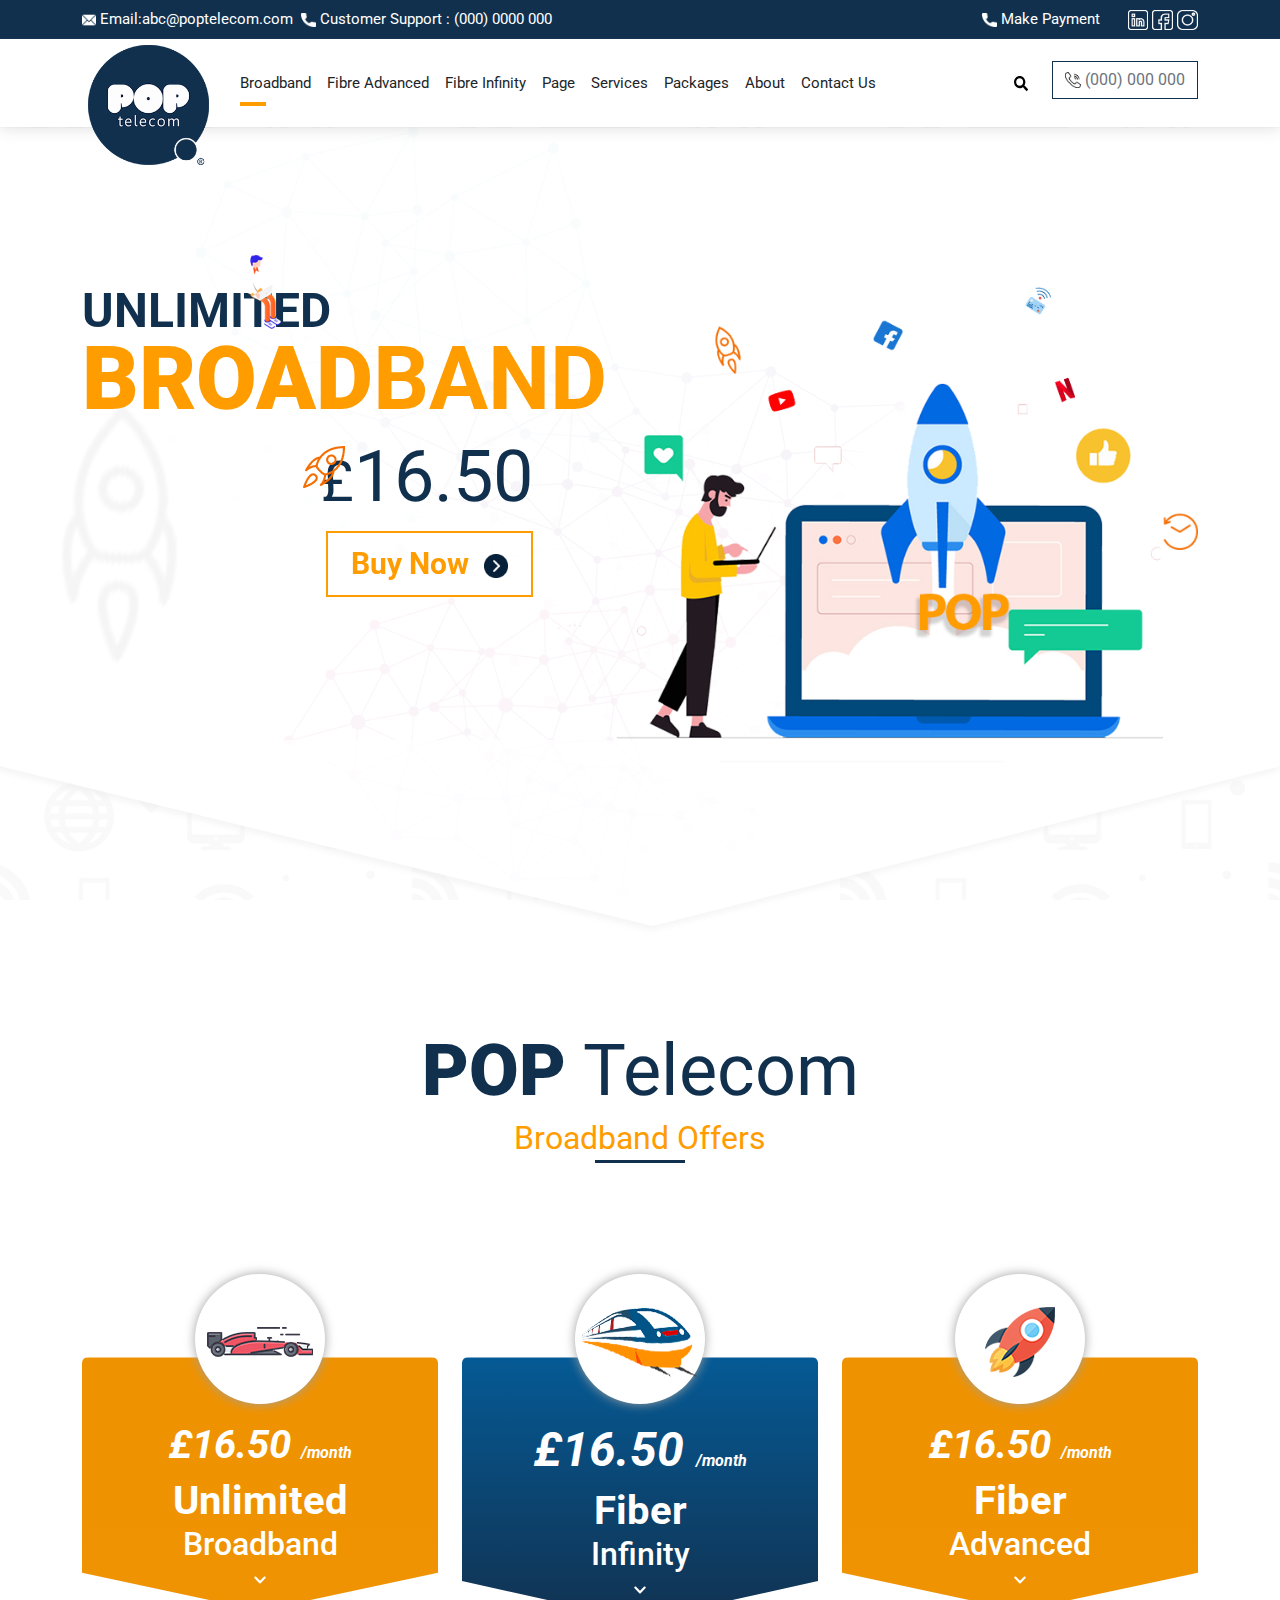
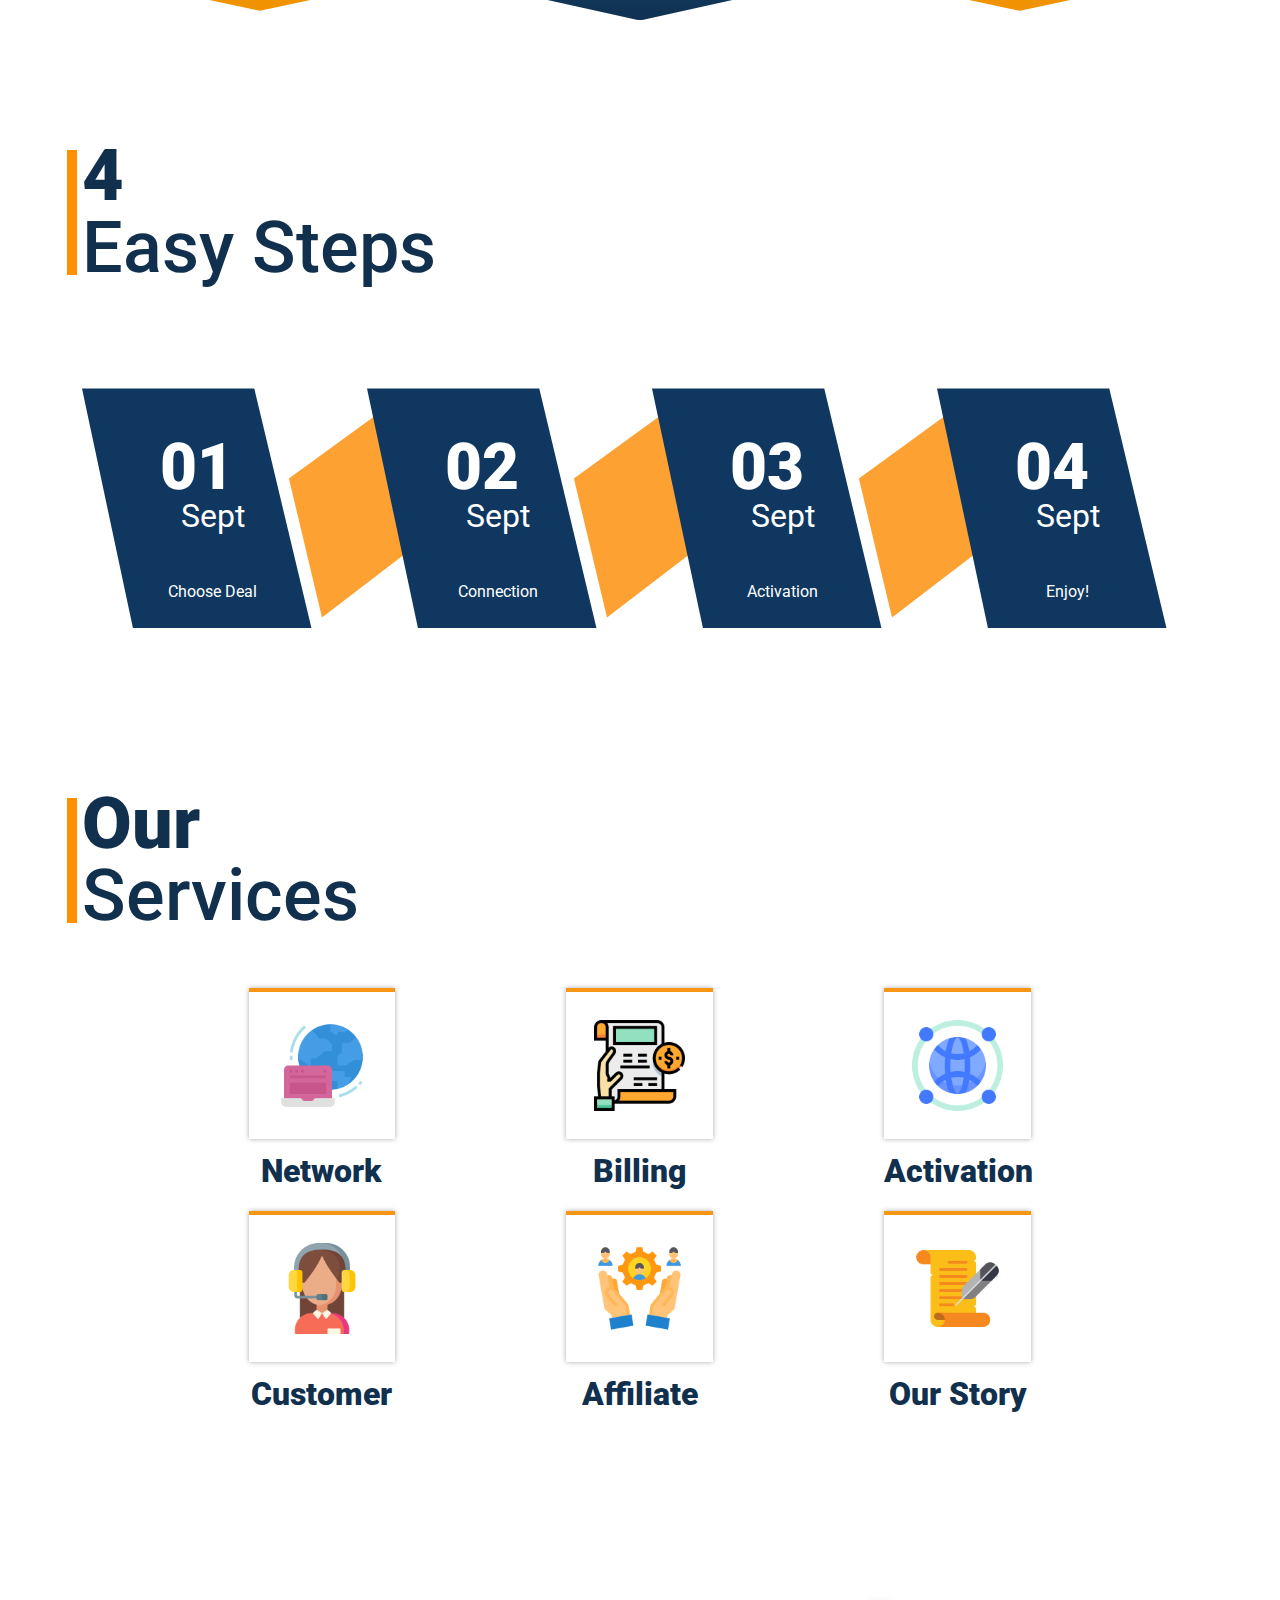
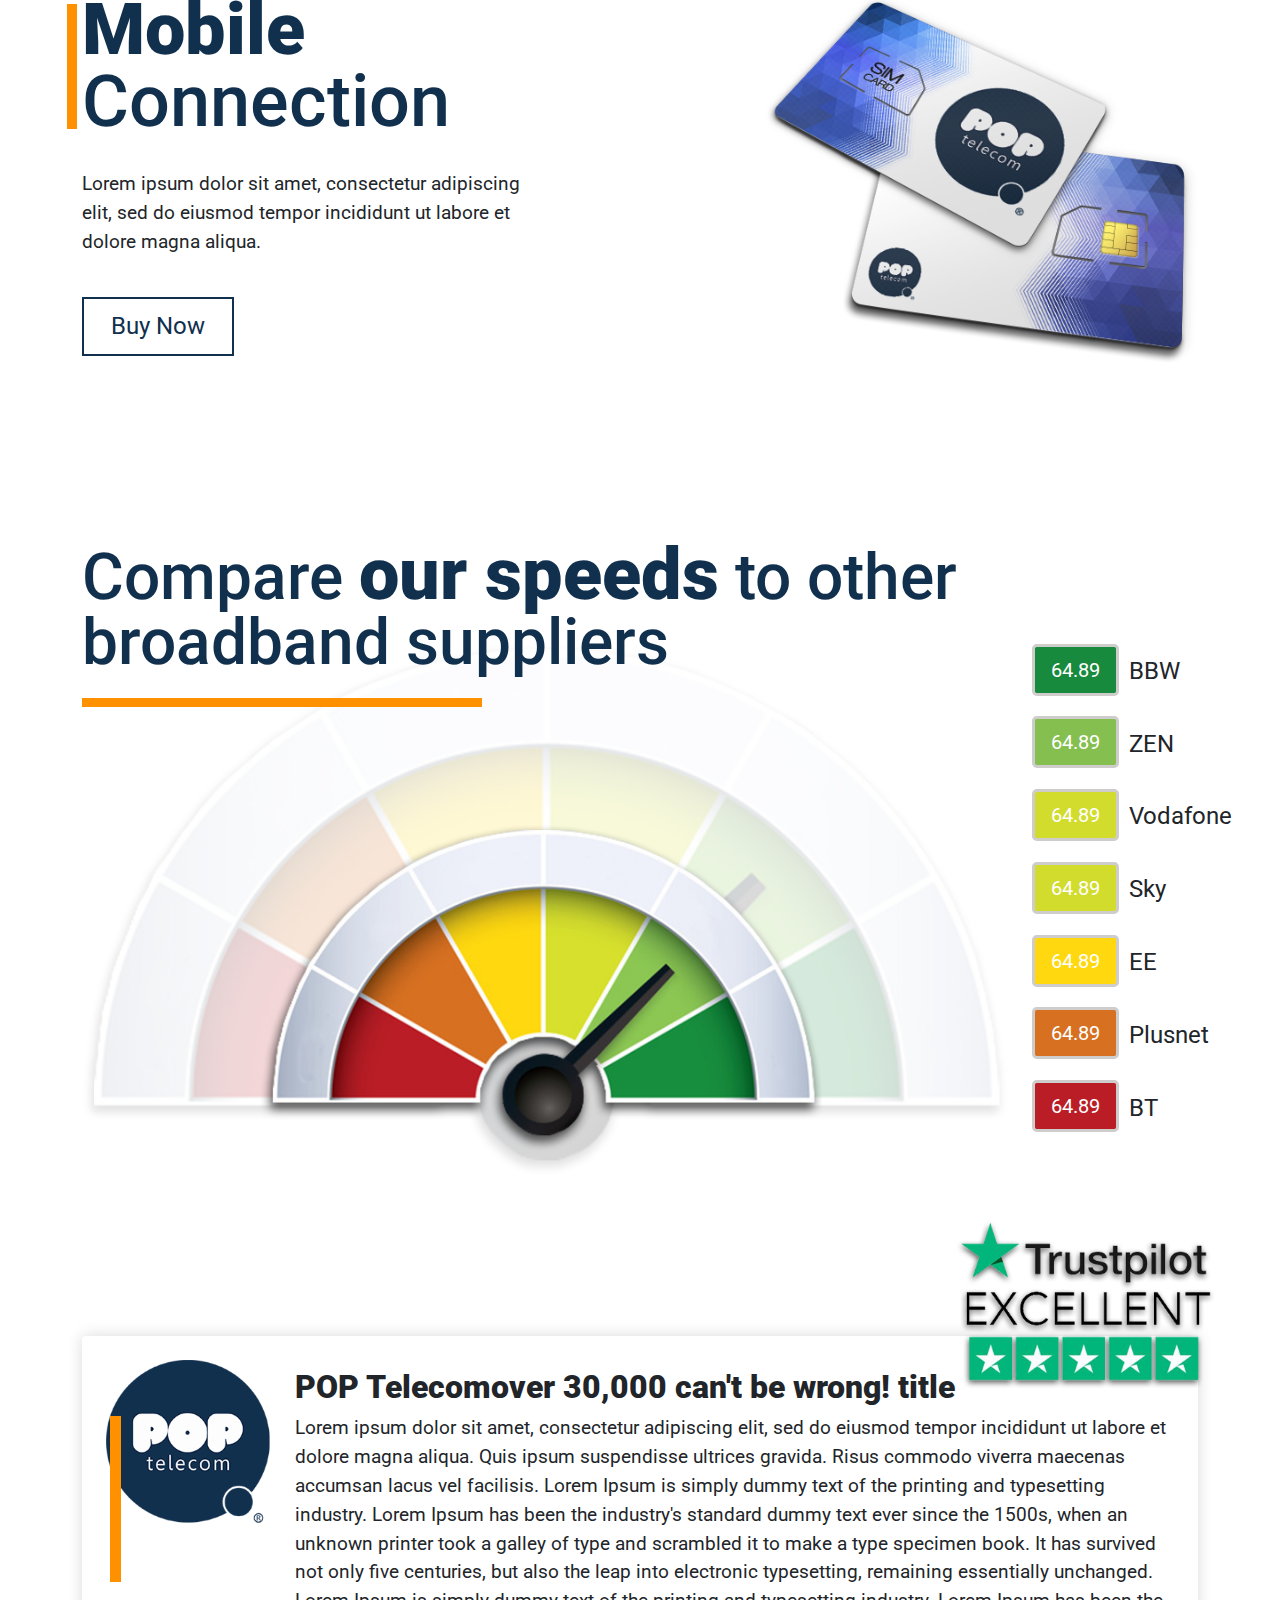
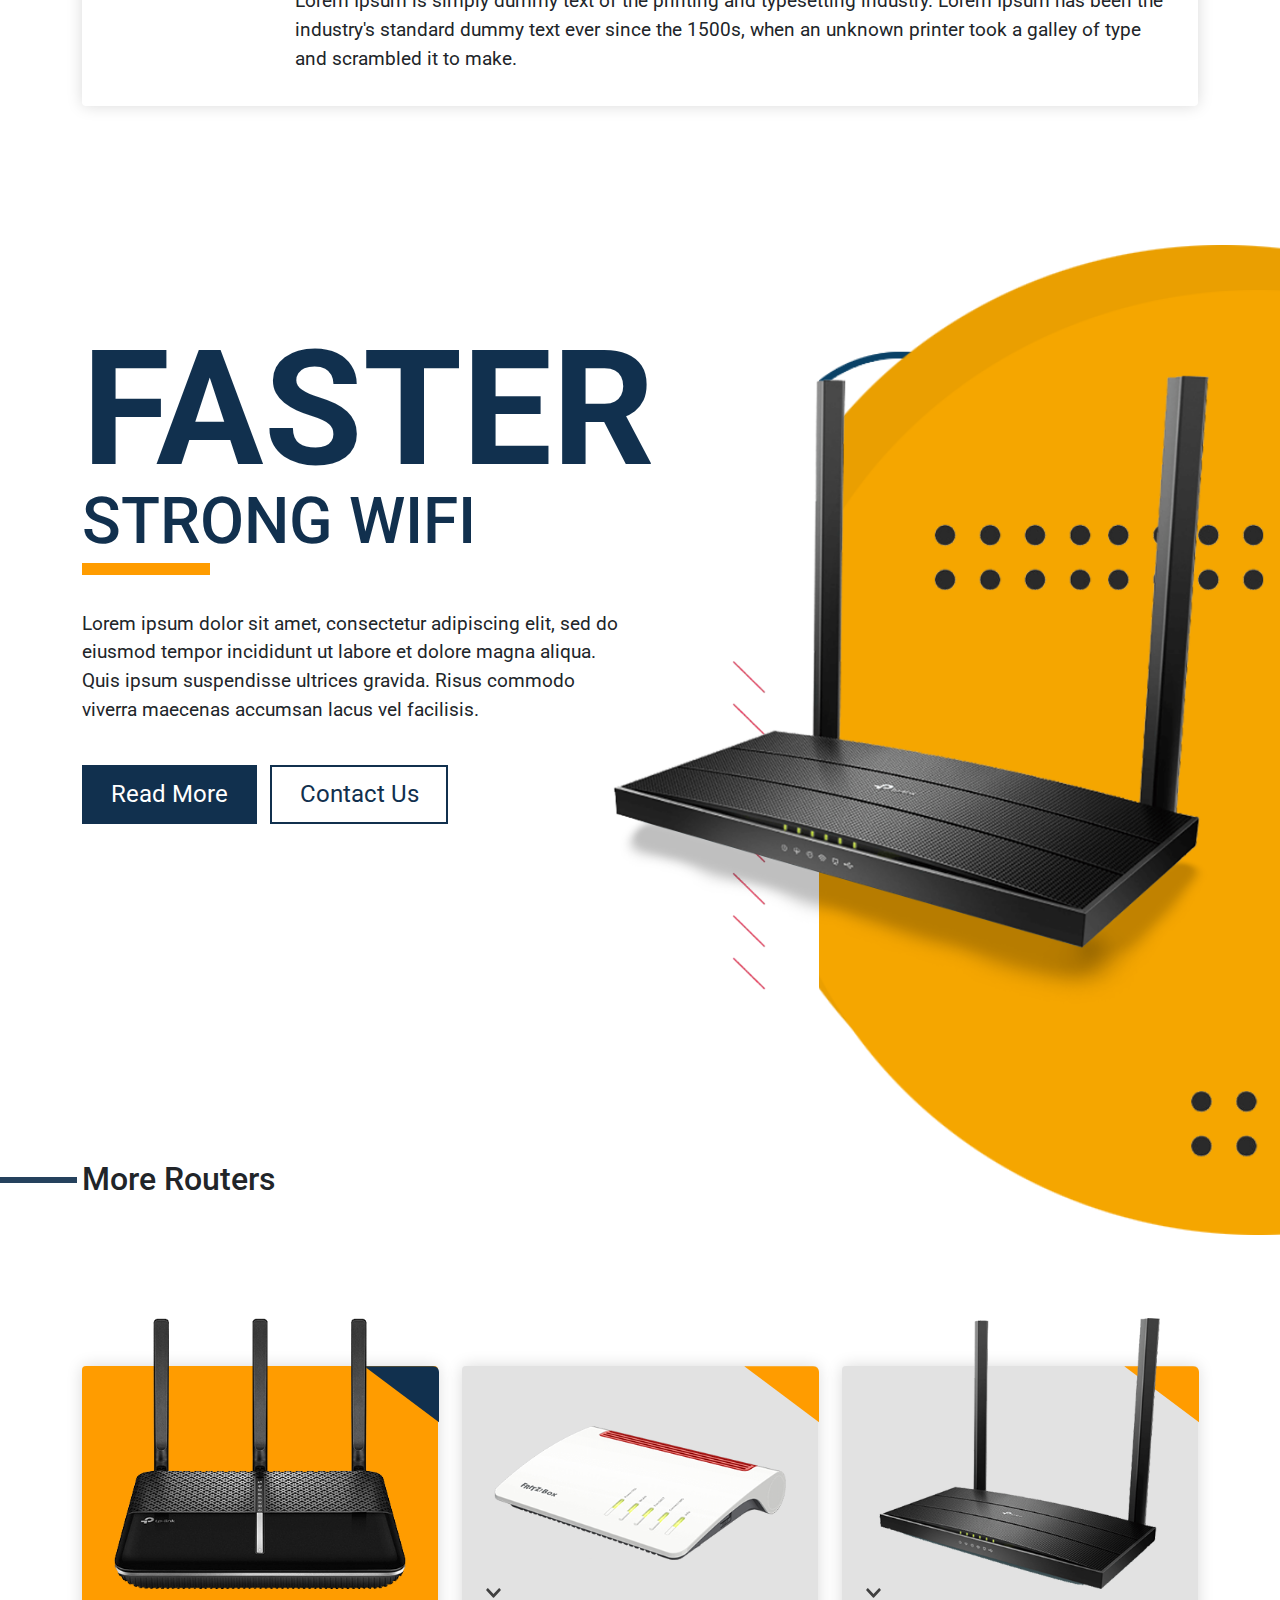
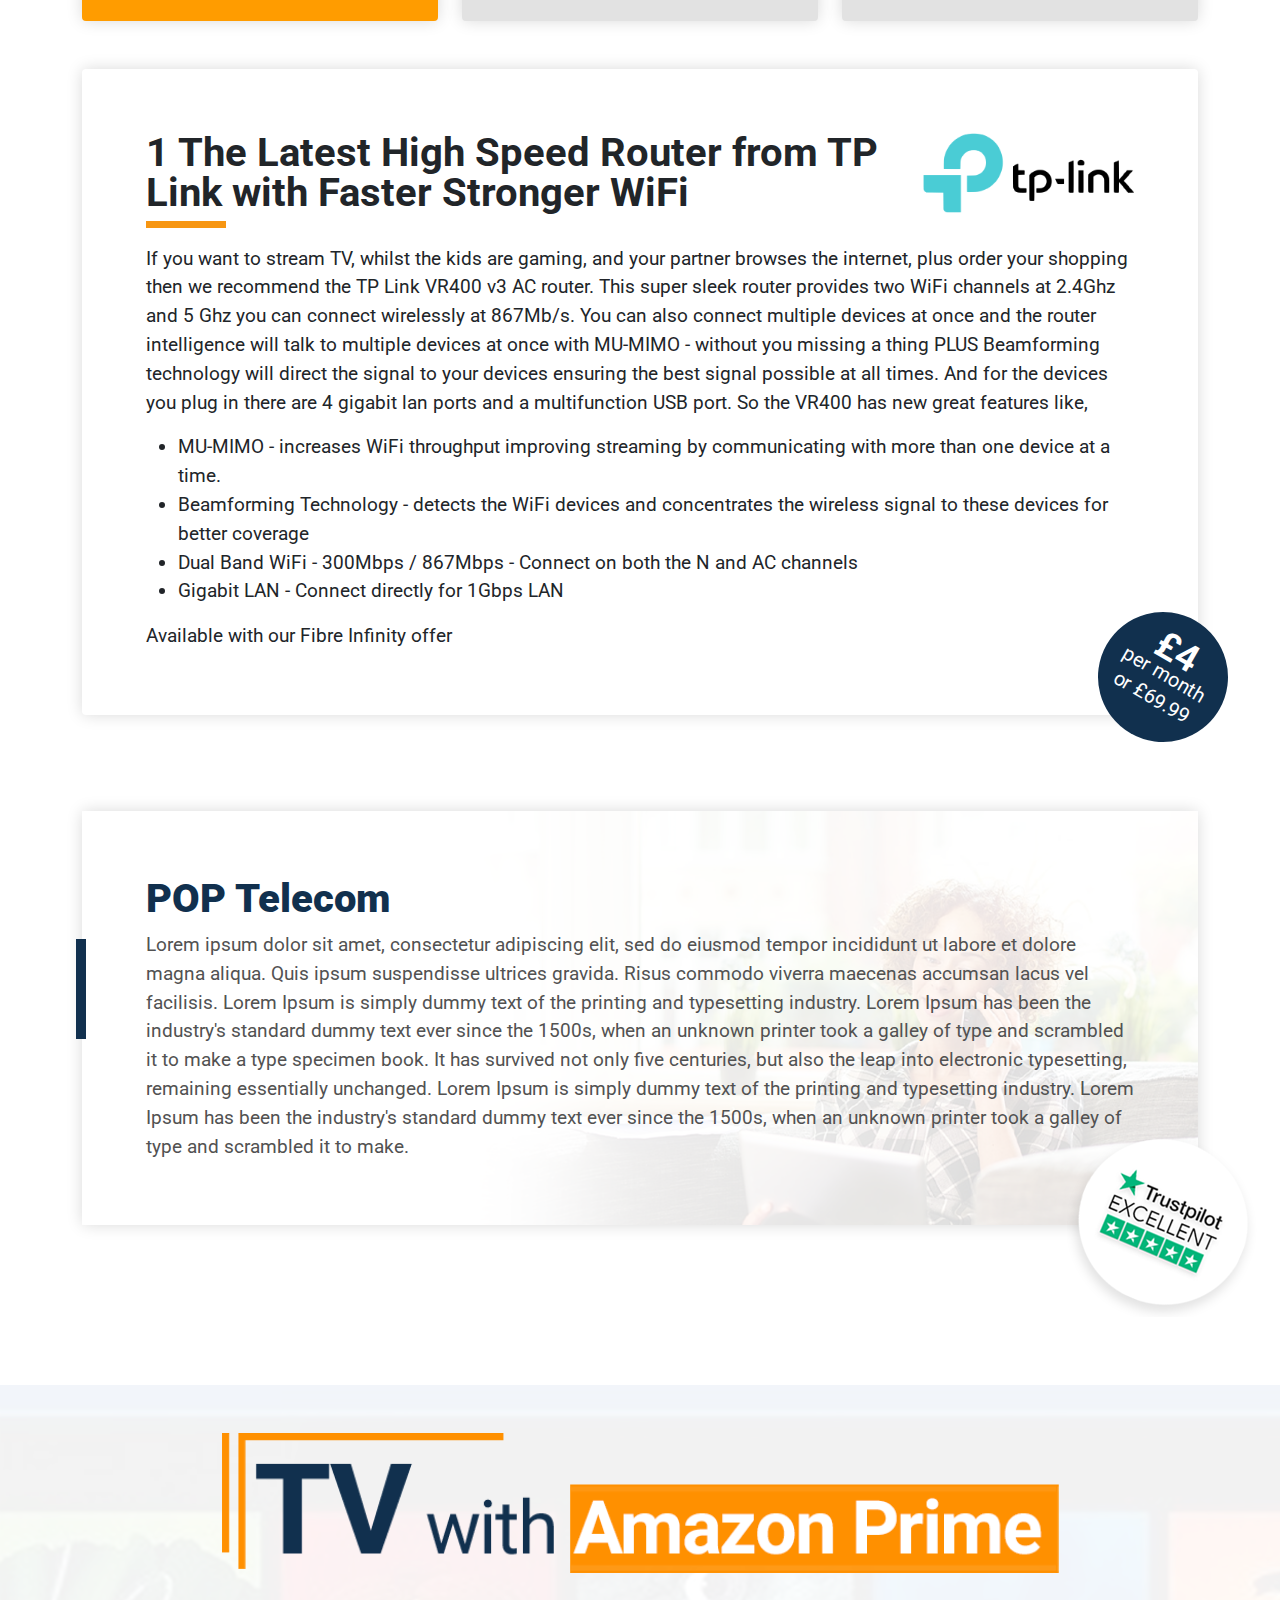
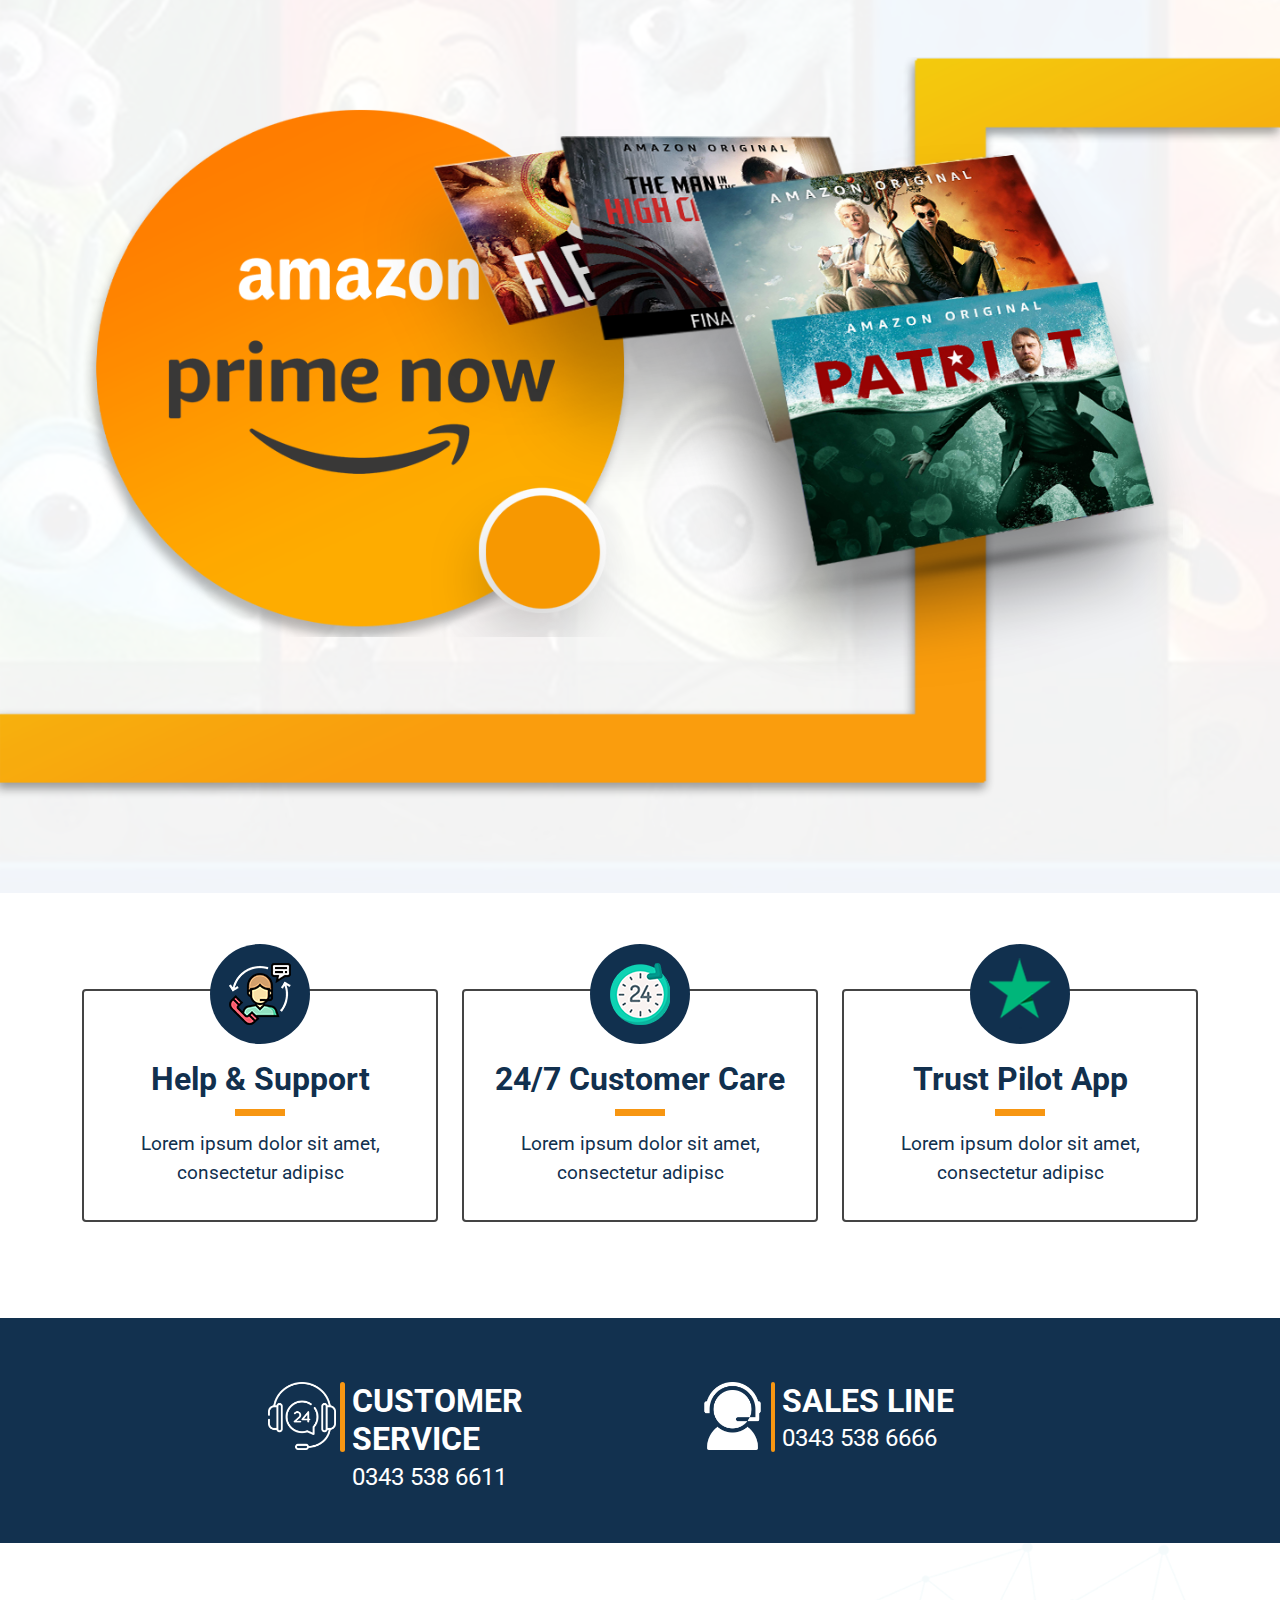
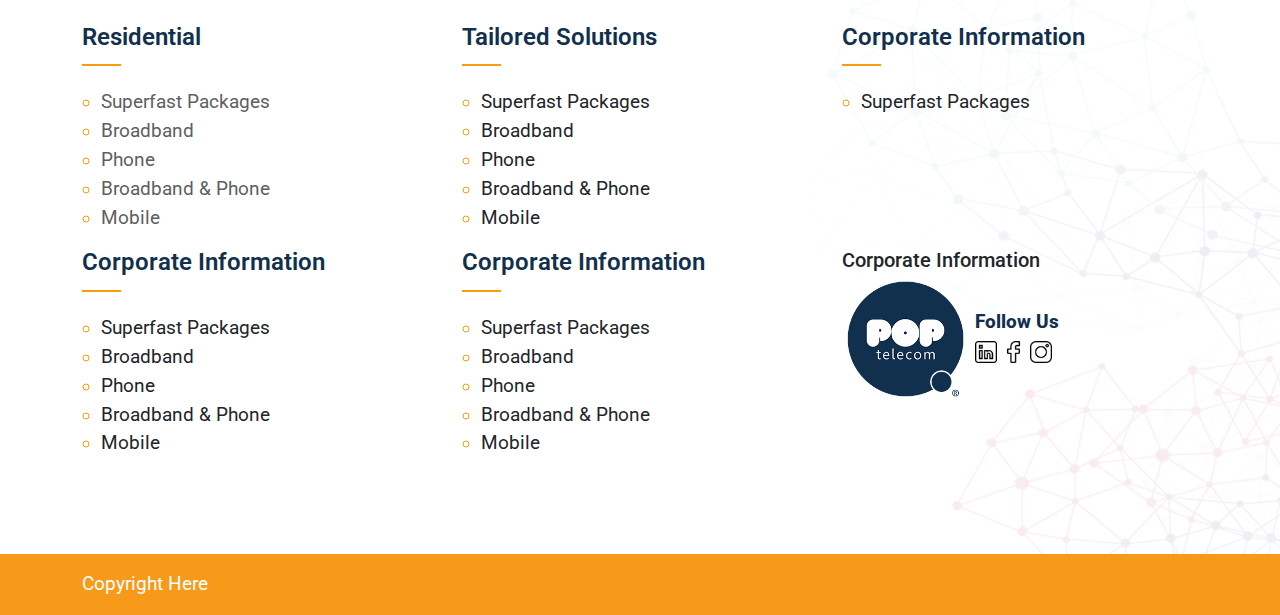
==== commit 7afa2f8d: "Add files via upload" ====
--- a/index.html
+++ b/index.html
@@ -15,15 +15,16 @@
         <div class="mainHeader_contact_info p-2">
             <div class="container">
                 <div class="row">
-                    <div class="col-lg-6 col-sm-6 col-12">
+                    <div class="col-lg-6 col-sm-12 col-12">
                         <p id="top_email" class="text-start mb-0 text-white">
-                            <span class="me-1"><img src="images/icons/email.png" alt="#" style="width: .9rem;"></span>Email:abc@poptelecom.com
+                            <span class="d-block d-lg-inline d-sm-block me-1"><img src="images/icons/email.png" alt="#" style="width: .9rem;"> Email:abc@poptelecom.com</span>
+                            <span class="d-block d-lg-inline d-sm-block"><img src="images/icons/call.png" alt="#" class="d-inline-block" style="width: .9rem;"> Customer Support : (000) 0000 000</span>
                         </p>
                     </div>
-                    <div class="col-lg-6 col-sm-6 col-12">
+                    <div class="col-lg-6 col-sm-12 col-12">
                         <p class="text-start text-sm-end text-lg-end mb-0 text-white">
-                            <span><img src="images/icons/call.png" alt="#" class="d-inline-block" style="width: .7rem;"> Customer Support : (000) 0000 000</span>
-                            <span id="top_social_media" class="ms-5 text-end d-none d-sm-none d-lg-inline-block">
+                            <span class="d-block d-lg-inline d-sm-block"><img src="images/icons/call.png" alt="#" class="d-inline-block" style="width: .9rem;"> Make Payment</span>
+                            <span id="top_social_media" class="ms-4 text-end d-none d-sm-none d-lg-inline-block">
                                 <a href="#" class="d-inline-block">
                                     <img src="images/icons/linkein.png" alt="#">
                                 </a>
@@ -380,7 +381,7 @@
                         <h1 class="pb-4">Mobile <span class="d-block">Connection</span></h1>
                         <p class="pb-4">Lorem ipsum dolor sit amet, consectetur adipiscing elit, sed do eiusmod tempor incididunt ut labore et dolore magna aliqua.</p>
                         <p class="buy_now_btn text-start">
-                            <a href="#" class="btn btn-lg btn-outline-dark">Buy Now</a>
+                            <a href="#" class="btn btn-lg">Buy Now</a>
                         </p>
                     </div>
                     <div class="col-lg-7 col-sm-7 col-12" id="right_mc">
@@ -437,9 +438,15 @@
                     <div class="col-lg-6 col-sm-5 col-12">
                         <h1 class="text-uppercase"><span class="d-block f-w1">Faster</span> Strong Wifi</h1>
                         <p class="pt-5">Lorem ipsum dolor sit amet, consectetur adipiscing elit, sed do eiusmod tempor incididunt ut labore et dolore magna aliqua. Quis ipsum suspendisse ultrices gravida. Risus commodo viverra maecenas accumsan lacus vel facilisis.</p>
+                        
+                        <p id="btn_holder_7" class="pt-4">
+                            <a href="" class="btn btn-lg me-2">Read More</a>
+                            <a href="" class="btn btn-lg outline-dark">Contact Us</a>
+                        </p>
+
                     </div>
                     <div class="col-lg-6 col-sm-7 col-12 position-relative" id="hp_faster_wifi">
-                        <span class="position-absolute" id="shadow_lines" style="right: 76%; top: 81%;">
+                        <span class="position-absolute" id="shadow_lines" style="right: 76%; top: 65%;">
                             <img src="images/img-router-lines.png" class="img-fluid w-75" alt="#">
                         </span>
                         <span class="position-absolute" id="hp_faster_router" style="top: 9%; left: -27px;">
@@ -562,7 +569,8 @@
         <section id="mainContent_9" class="pt-5 pb-5 bg-white position-relative">
             <div class="container">
                 <div class="card bg-transparent border-0 p-0 p-lg-5 p-sm-5">
-                    <div class="card-body">
+                    <div class="transparent_bg_9"></div>
+                    <div class="card-body zindex2">
                         <h2 class="card-title f-w1">POP Telecom</h2>
                         <p class="text-justify lh-base mb-0">Lorem ipsum dolor sit amet, consectetur adipiscing elit, sed do eiusmod tempor incididunt ut labore et dolore magna aliqua. Quis ipsum suspendisse ultrices gravida. Risus commodo viverra maecenas accumsan lacus vel facilisis. Lorem Ipsum is simply dummy text of the printing and typesetting industry. Lorem Ipsum has been the industry's standard dummy text ever since the 1500s, when an unknown printer took a galley of type and scrambled it to make a type specimen book. It has survived not only five centuries, but also the leap into electronic typesetting, remaining essentially unchanged. Lorem Ipsum is simply dummy text of the printing and typesetting industry. Lorem Ipsum has been the industry's standard dummy text ever since the 1500s, when an unknown printer took a galley of type and scrambled it to make.</p>
                     </div>
@@ -603,7 +611,7 @@
                             </div>
                             <div class="card-body position-relative">
                                 <h2 class="card-title text-center f-w2">Help & Support</h2>
-                                <p class="text-center pt-2">Lorem ipsum dolor sit amet, consectetur adipisc</p>
+                                <p class="text-center pt-4">Lorem ipsum dolor sit amet, consectetur adipisc</p>
                             </div>
                         </div>
                     </div>
@@ -616,7 +624,7 @@
                             </div>
                             <div class="card-body position-relative">
                                 <h2 class="card-title text-center f-w2">24/7 Customer Care</h2>
-                                <p class="text-center pt-2">Lorem ipsum dolor sit amet, consectetur adipisc</p>
+                                <p class="text-center pt-4">Lorem ipsum dolor sit amet, consectetur adipisc</p>
                             </div>
                         </div>
                     </div>
@@ -629,7 +637,7 @@
                             </div>
                             <div class="card-body position-relative">
                                 <h2 class="card-title text-center f-w2">Trust Pilot App</h2>
-                                <p class="text-center pt-2">Lorem ipsum dolor sit amet, consectetur adipisc</p>
+                                <p class="text-center pt-4">Lorem ipsum dolor sit amet, consectetur adipisc</p>
                             </div>
                         </div>
                     </div>
@@ -638,7 +646,7 @@
         </section>
         <section id="mainContent_13" class="pt-5 pb-5" style="background: #12314f;">
             <div class="container">
-                <div class="col-lg-6 offset-lg-3 col-12 col-sm-12">
+                <div class="col-lg-9 offset-lg-2 col-12 col-sm-12">
                     <div class="row">
                         <div class="col-12 col-sm-6 col-lg-6">
                             <div class="card bg-transparent p-0 border-0">
@@ -648,7 +656,7 @@
                                     </div>
                                     <div class="col-10 col-sm-10 col-lg-10">
                                         <div class="card-body pb-0">
-                                            <h5 class="card-title f-w2 text-white mb-0">CUSTOMER SERVICE</h5>
+                                            <h2 class="card-title f-w2 text-white mb-0">CUSTOMER SERVICE</h2>
                                             <p class="card-text text-white">0343 538 6611</p>
                                         </div>
                                     </div>
@@ -663,7 +671,7 @@
                                     </div>
                                     <div class="col-10 col-sm-10 col-lg-10">
                                         <div class="card-body pb-0">
-                                            <h5 class="card-title f-w2 text-white mb-0">SALES LINE</h5>
+                                            <h2 class="card-title f-w2 text-white mb-0">SALES LINE</h2>
                                             <p class="card-text text-white">0343 538 6666</p>
                                         </div>
                                     </div>
--- a/style.css
+++ b/style.css
@@ -5,6 +5,7 @@
     font-family: 'Roboto', sans-serif;
     font-weight: 400;
     background: url(images/main_background.png) repeat;
+    background-attachment: fixed;
     position: relative;
 }
 
@@ -66,16 +67,25 @@
         content: '';
         background: #ff9c00;
         height: 4px;
-        width: 65%;
-        bottom: 4px;
+        width: 30%;
+        bottom: -4px;
         left: 8px;
         position: absolute;
     }
 
 #search_btn{}
     #search_btn img{ width: .9rem; }
-#number_btn{  }
-    #number_btn img{ width: 1rem; }
+#number_btn a{ 
+    border-radius: 0%; 
+    border-color: #11304e; 
+}
+#number_btn a:hover{
+    color: #11304e;
+    background: transparent;
+}
+    #number_btn img{ 
+        width: 1rem; 
+    }
 
 /* searchBar */
 #searchBar{ 
@@ -315,10 +325,21 @@
             width: 30px;
         }
 
-        #mainContent_1 .box_offers .card{ box-shadow: 0 3px 12px #d1d1d1; }
+        #mainContent_1 .box_offers .card{ 
+            box-shadow: 0 3px 12px #d1d1d1;
+            border: none;
+        }
         #mainContent_1 .box_offers .card .card-body{ }
             #mainContent_1 .box_offers .card .card-body ul{ margin-top: 30px; }
-            #mainContent_1 .box_offers .card .card-body ul li{ border-radius: 0px; background: #fff; text-align: center; }
+            #mainContent_1 .box_offers .card .card-body ul li{ 
+                border-radius: 0px; 
+                background: #fff; 
+                text-align: center; 
+                border: 1px solid rgb(0 0 0 / 0%);
+            }
+            #mainContent_1 .box_offers .card .card-body ul li:last-child{
+                border: 1px solid rgb(0 0 0 / 0%);
+            }
             #mainContent_1 .box_offers .card .card-body ul li.list-group-item-dark{ background: #f0f0f0;}
         #mainContent_1 .box_offers .card .card-footer{ background: #fff; }
         #mainContent_1 .box_offers .card .card-footer a{ 
@@ -464,6 +485,15 @@
             font-size: 1.50rem;
             border-radius: 0px;
             padding: .6rem 1.70rem;
+            border-width: 2px;
+            background-color: none;
+            border-color: #11304e;
+            color: #11304e;
+        }
+        #mainContent_4 p.buy_now_btn a:hover{
+            background-color: #11304e;
+            border-color: #11304e;
+            color: #fff;
         }
 
     /* mainContent_5 */
@@ -543,10 +573,10 @@
     #mainContent_7::after{
         content: '';
         background: url(images/img-faster-strong-wifi-after.png) no-repeat right 0;
-        width: 30%;
-        height: 100%;
-        position: absolute;
-        top: 85px;
+        width: 36%;
+        height: 990px;
+        position: absolute;
+        top: 75px;
         right: 0px;
         z-index: -1;
         background-size: cover;
@@ -577,6 +607,31 @@
         #mainContent_7 h1 span{
             font-size: 10rem;
             font-weight: 700;
+        }
+        #mainContent_7 #btn_holder_7 a{
+            font-size: 1.50rem;
+            border-radius: 0px;
+            padding: .6rem 1.70rem;
+            border-width: 2px;
+        }
+        #mainContent_7 #btn_holder_7 a:nth-child(1){
+            background-color: #11304e;
+            border-color: #11304e;
+            color: #fff;
+        }
+        #mainContent_7 #btn_holder_7 a:nth-child(1):hover{ 
+            background-color: #fff;
+            border-color: #11304e;
+            color: #11304e;
+        }
+        #mainContent_7 #btn_holder_7 a:nth-child(2){
+            background-color: #fff;
+            border-color: #11304e;
+            color: #11304e;
+        }
+        #mainContent_7 #btn_holder_7 a:nth-child(2):hover{ 
+            background-color: #11304e;
+            color: #fff
         }
  
     /* mainContent_8 */
@@ -716,6 +771,17 @@
     #mainContent_9{ 
         padding-bottom: 10rem!important;
     }
+    .transparent_bg_9{
+        position: absolute;
+        width: 100%;
+        height: 100%;
+        background: rgb(255 255 255 / 85%);
+        top: 0;
+        bottom: 0;
+        left: 0;
+        right: 0;
+        z-index: 0;
+    }
     #mainContent_9 .card{
         background: url(images/img-bg-about.png);
         background-size: cover;
@@ -739,6 +805,7 @@
         background: #11304e;
         left: -6px;
         top: 31%;
+        z-index: 1;
     }
     #mainContent_9 .card h2{
         font-size: 40px;
@@ -797,8 +864,17 @@
         padding-top: 14px;
     }
     #mainContent_12 .card .card-body h2{}
-    #mainContent_12 .card .card-body h2::after{ content: ''; width: 20%; height: 3px; background: #f79612; position: absolute; left: 40%; top: 57px;}
-    #mainContent_12 .card .card-body p{}
+    #mainContent_12 .card .card-body h2::after{ 
+        content: '';
+        width: 14%;
+        height: 7px;
+        background: #f79612;
+        position: absolute;
+        left: 43%;
+        top: 65px;
+    }
+    #mainContent_12 .card .card-body p{
+    }
 
     /* mainContent_13 */
     #mainContent_13{}
@@ -811,11 +887,14 @@
             position: absolute;
             content: '';
             background: #f79612;
-            width: .2rem;
-            height: 3rem;
-            left: 49px;
+            width: .3rem;
+            height: 4.40rem;
+            left: 72px;
             border-radius: 30px;
         }
+        #mainContent_13 .card .card-body{}
+        #mainContent_13 .card .card-body h2{}
+        #mainContent_13 .card .card-body p{ font-size: 1.50rem; }
         
 /* footerMain */
 #footerMain{
@@ -829,6 +908,8 @@
 #footer_list h4{
     color: #11304e;
     position: relative;
+    font-weight: 600;
+    padding-bottom: 12px;
 }
 #footer_list h4:after{ 
     content: '';
@@ -843,6 +924,7 @@
     list-style: circle;
     list-style-type: circle;
     padding-left: 19px;
+    padding-top: 17px;
 }
 #footer_list ul li{ 
     
@@ -852,7 +934,7 @@
     color: #5f5f5f;
 }
 #footer_list ul li::marker{
-    font-size: 23px;
+    font-size: 18px;
     color: #f99c0c;
 }
 #footer_list::after{
@@ -872,7 +954,10 @@
 /* mobile responsive */
 
 @media (max-width: 1024px){ 
-    .mainHeader_contact_info p{ font-size: 1rem!important; }
+    .mainHeader_contact_info p{ 
+        font-size: .8rem!important;
+        text-align: center!important;
+    }
     .mainHeader_nav_menu .navbar-brand{ margin-bottom: 0; width: 20%; display: flex; order: 1; }
     .mainHeader_nav_menu .navbar-brand img{ padding-top: .50rem; padding-bottom: .50rem; }
     .mainHeader_nav_menu .navbar-toggler-icon{ background: url(images/menu-bar.svg) no-repeat; width: 1.40rem; height: 1.40rem; }
@@ -938,12 +1023,23 @@
     #mainContent_7 h1{ font-size: 2.50rem; }
     #mainContent_7 h1 span{ font-size: 4rem; }
     #shadow_lines{ top: 13rem!important; right: 22rem!important; }
-    #mainContent_7::after{ width: 49%; height: 99%; }
+    #mainContent_7::after{ 
+        width: 49%;
+        height: 122%;
+        right: -3px;
+    }
 
     /* mainContent_8 */
     #mainContent_8{}
     #mainContent_8 #more_tab_content .card .card-body h2{ font-size: 1.50rem; padding-right: 158px; }
     #mainContent_8 #more_tab_content .card .card-body h2 span{ width: 28%; }
+    #mainContent_8 #more_tab_content #promo_prize{ right: -24px; }
+
+    /* mainContent_9 */
+    #mainContent_9 .card::after{ 
+        bottom: -25%;
+        right: -48px; 
+    }
 
     /* mainContent_13 */
     #mainContent_13 .card .card-body::before{ left: 61px; }
@@ -1040,6 +1136,13 @@
         #shadow_lines{ display: none; }
         #hp_faster_router{ left: 2px!important; width: 100%; margin: 0 auto; }
         #hp_faster_router img{ width: 79%; }
+        #mainContent_7 #btn_holder_7{ 
+            text-align: center; 
+            margin-bottom: 30px;
+        }
+        #mainContent_7 #btn_holder_7 a{ 
+            font-size: 1rem;
+        }
 
     /* #mainContent_8 */
     #mainContent_8{}
@@ -1075,8 +1178,14 @@
     #mainContent_12 .customer_supports{ margin-top: 2.50rem!important; }
 
     /* mainContent_13 */
-    #mainContent_13 .card .card-body::before{ top: 18px; left: 58px; }
+    #mainContent_13 .card .card-body::before{ 
+        top: 18px; 
+        left: 58px; 
+        height: 2.9rem;
+    }
     #mainContent_13 #icon_supports img { width: 80%; }
+    #mainContent_13 .card .card-body h2{ font-size: 1.2rem; }
+    #mainContent_13 .card .card-body p{ font-size: .9rem; }{
 
     /* #footerMain */
     #footerMain{ padding-top: 3rem!important; background-size: cover; }
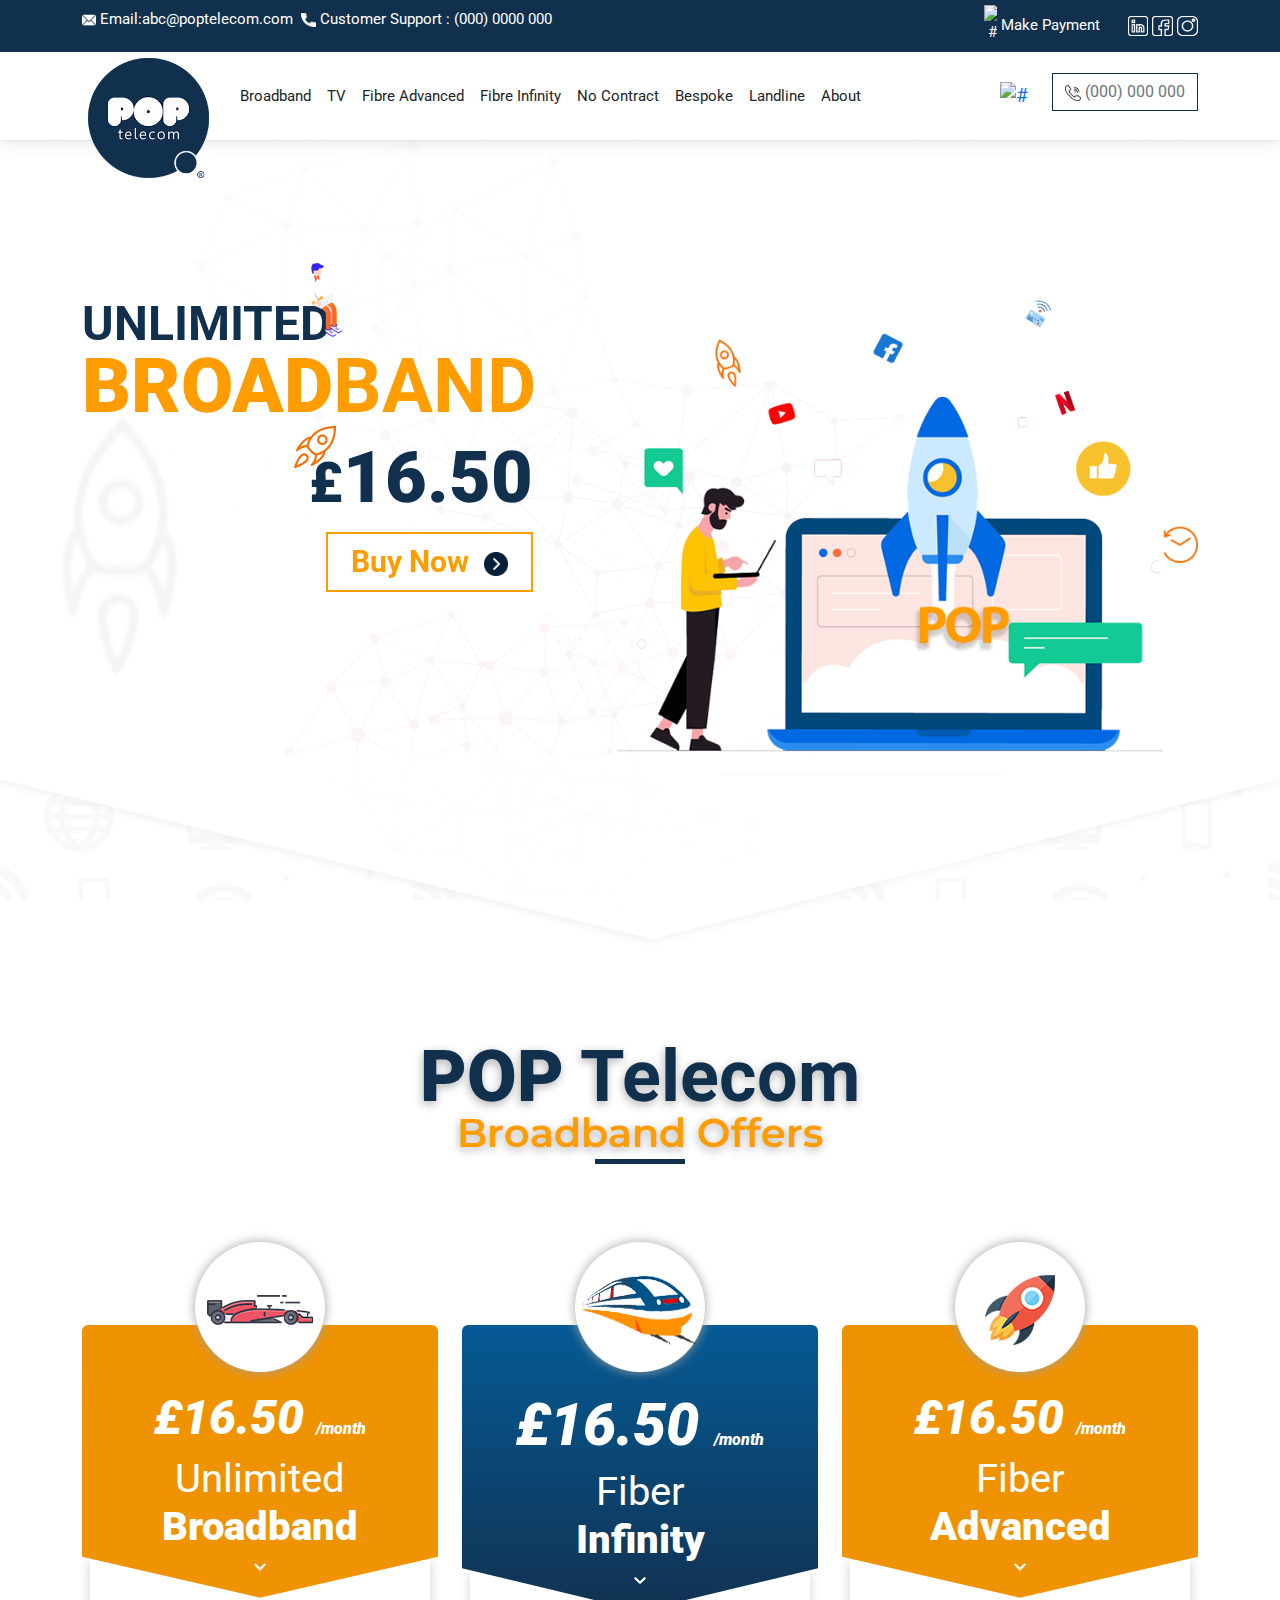
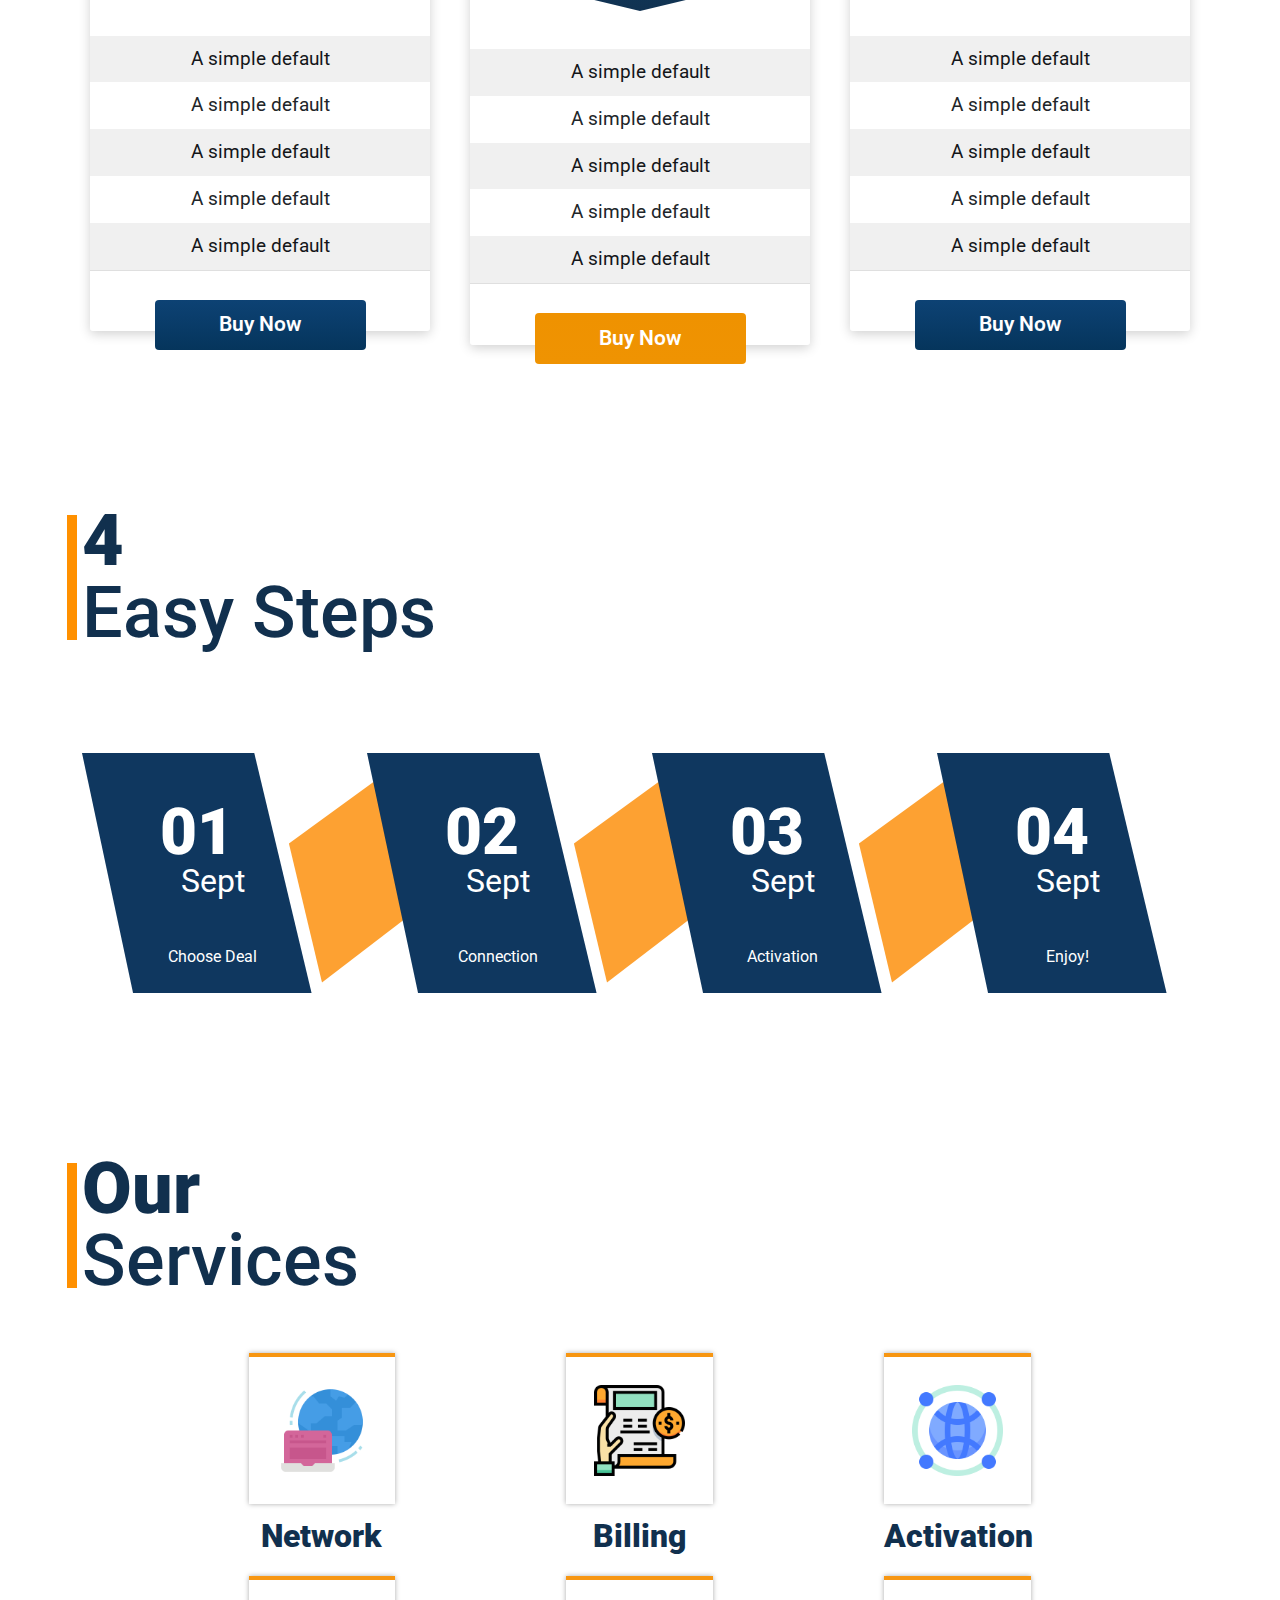
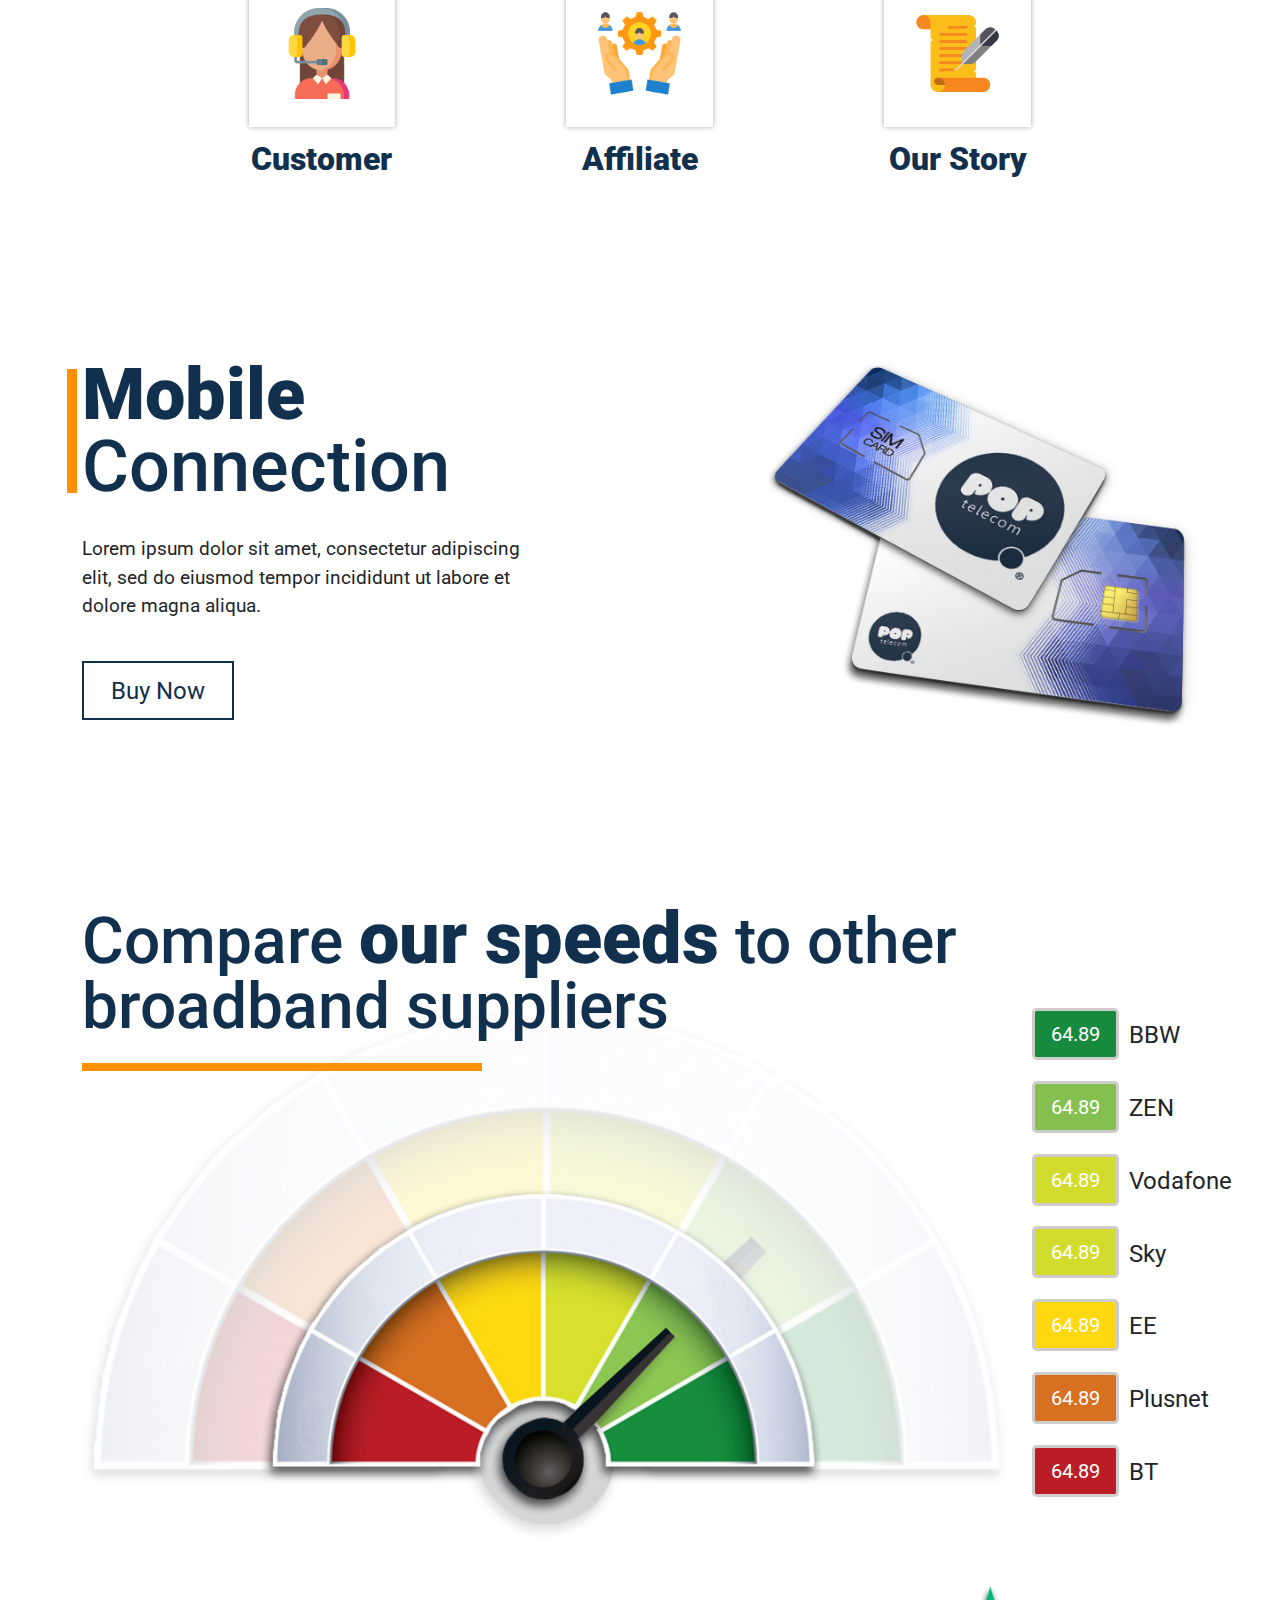
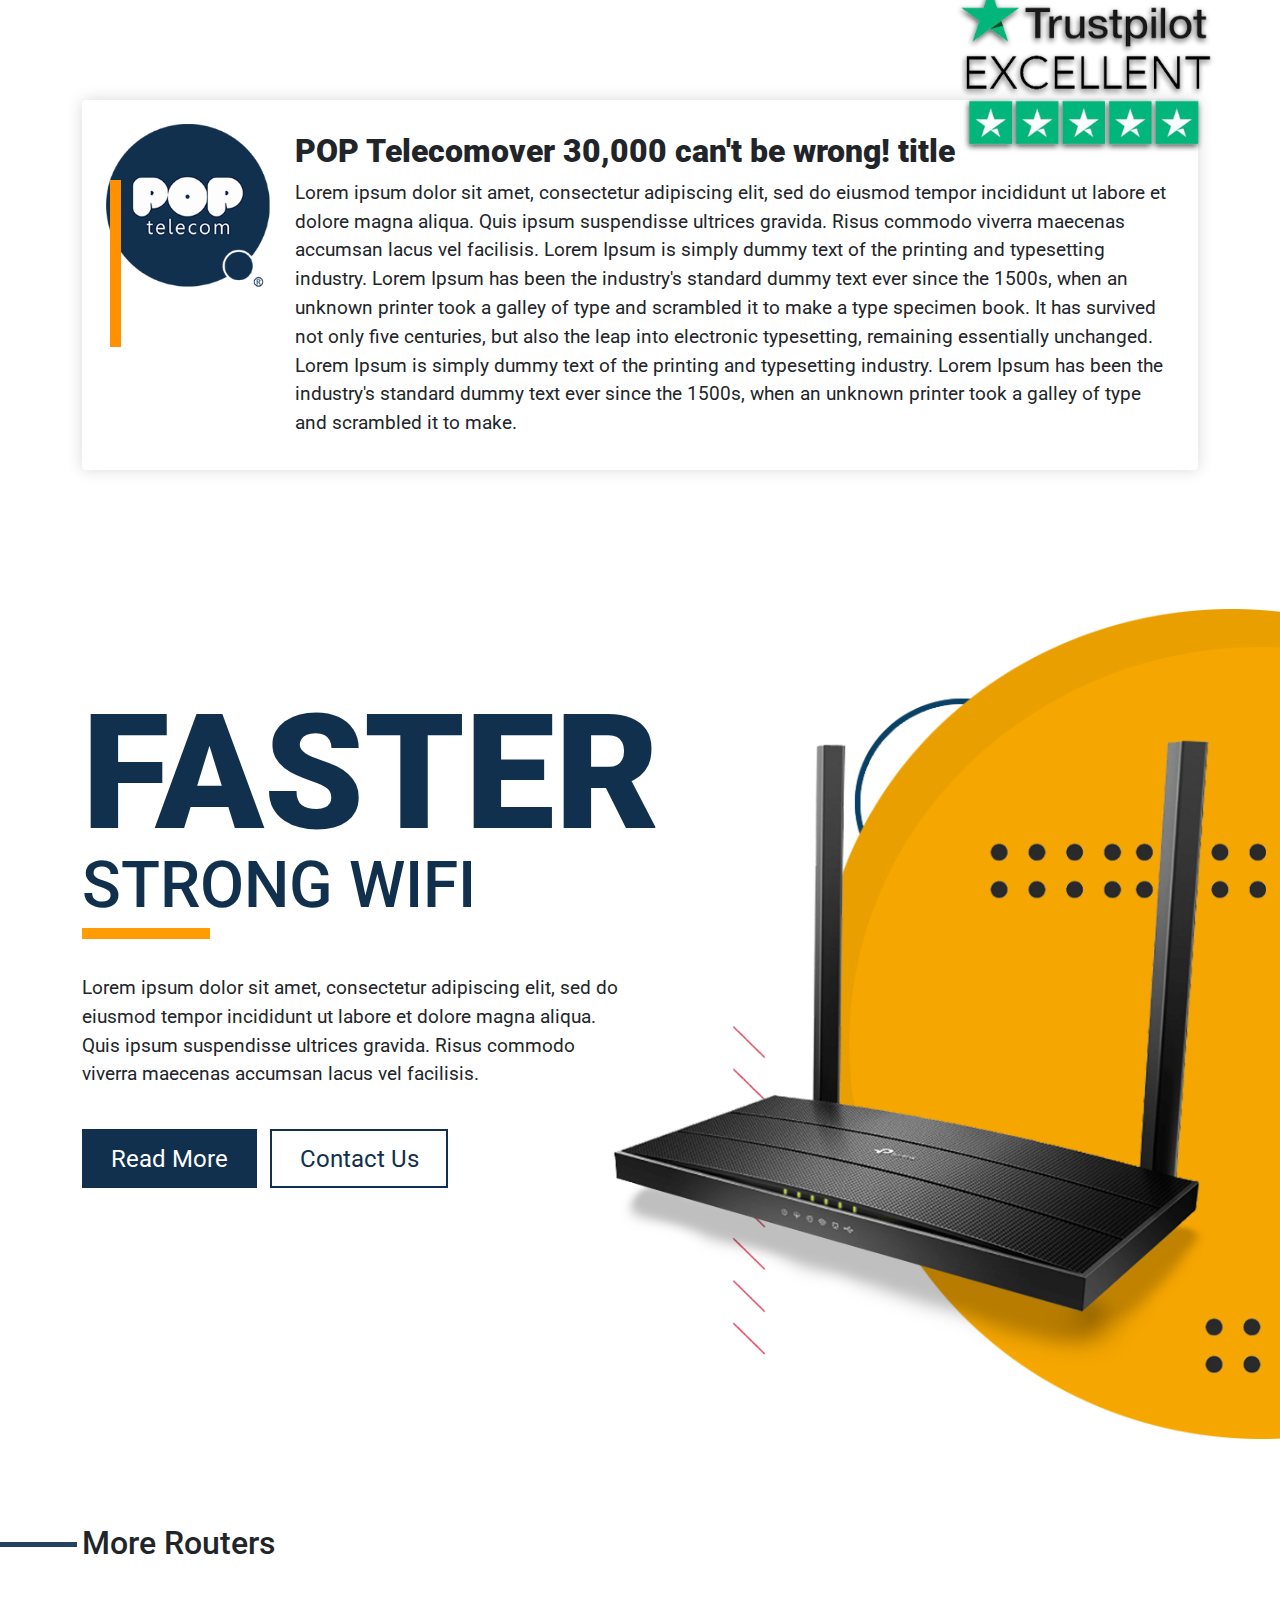
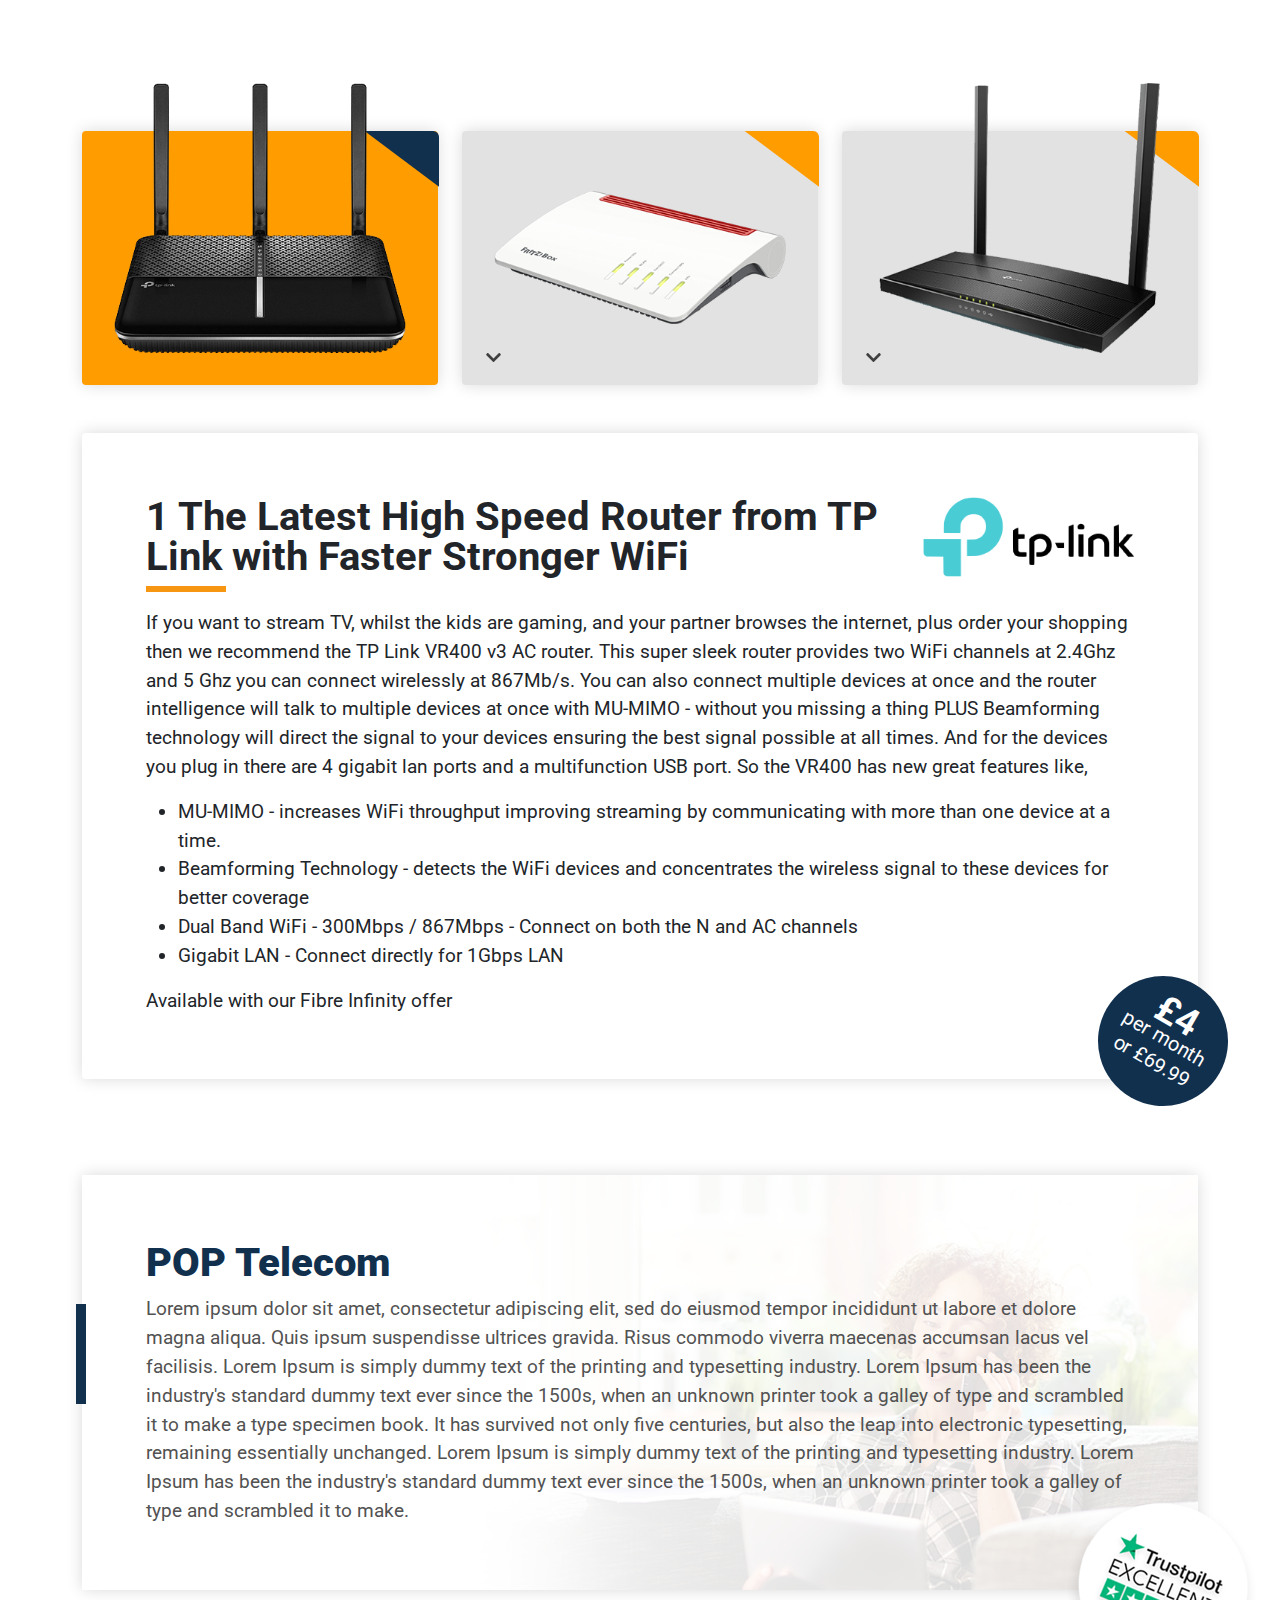
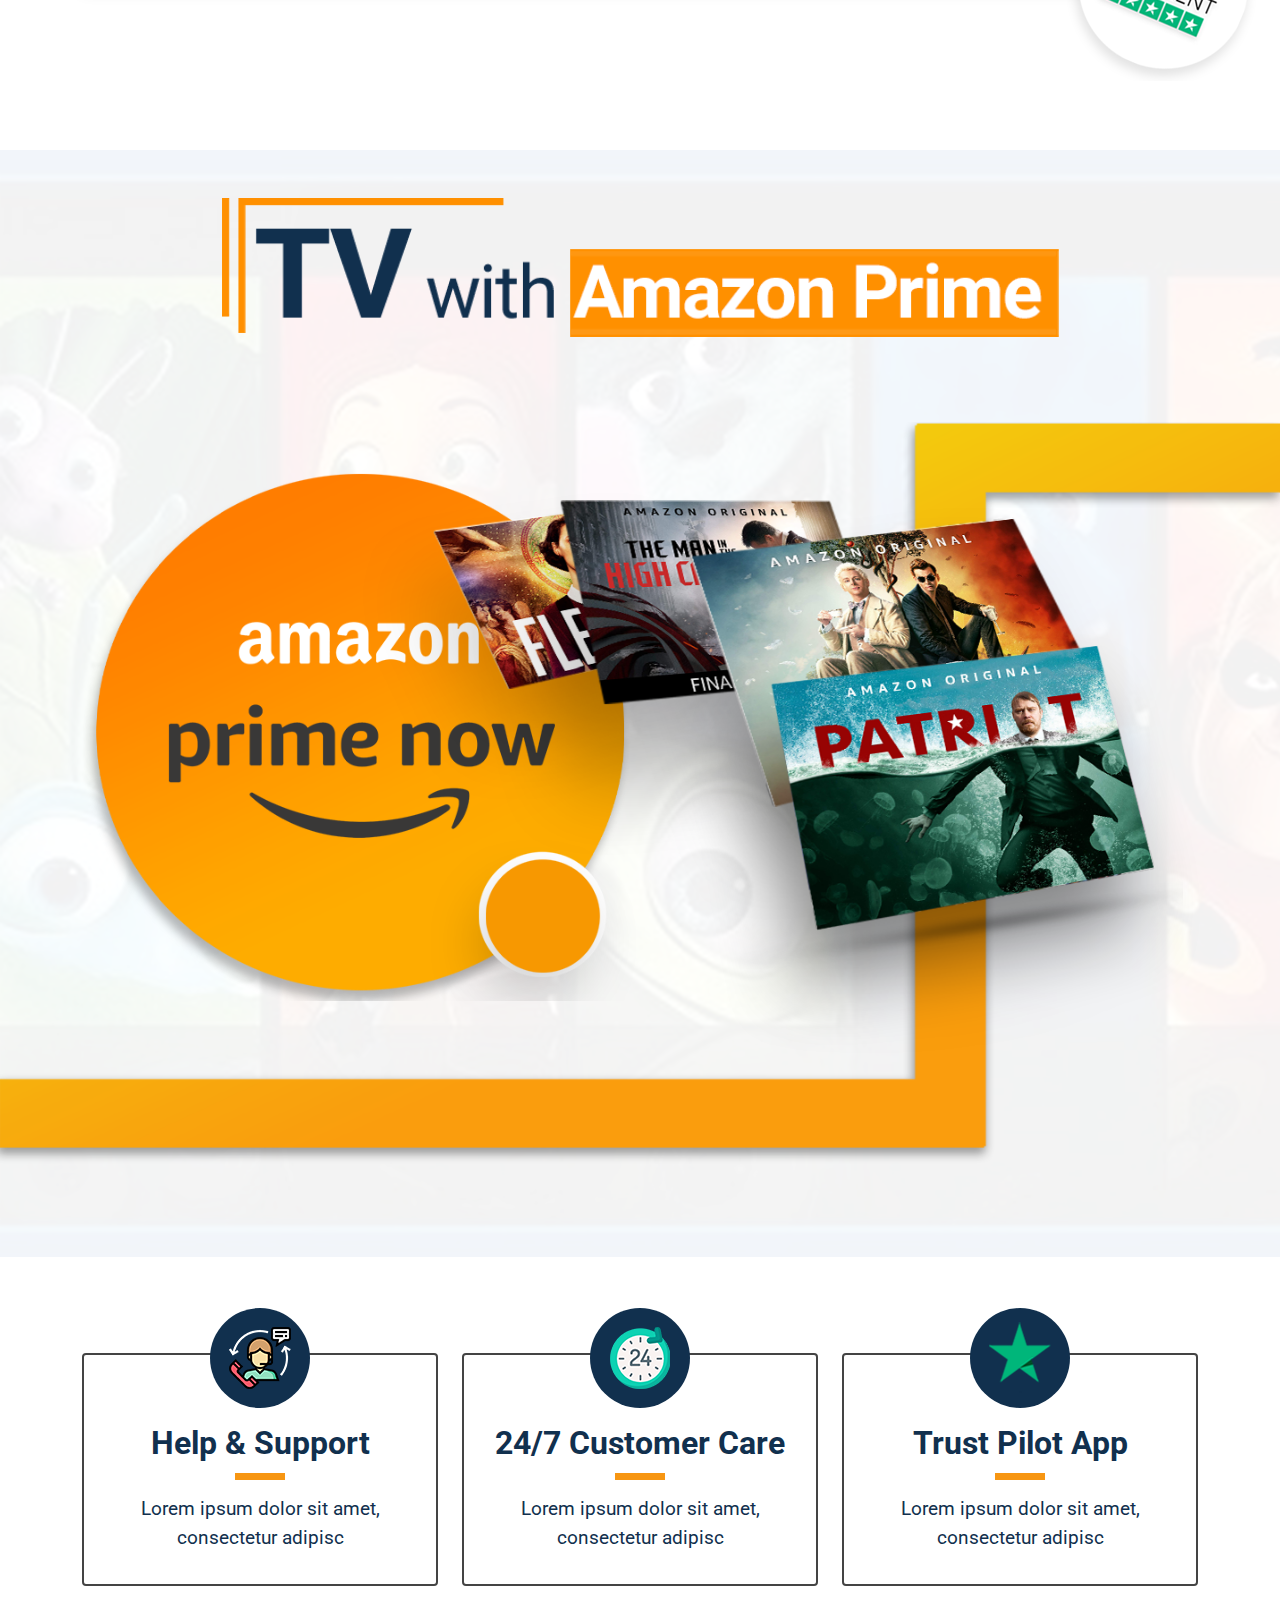
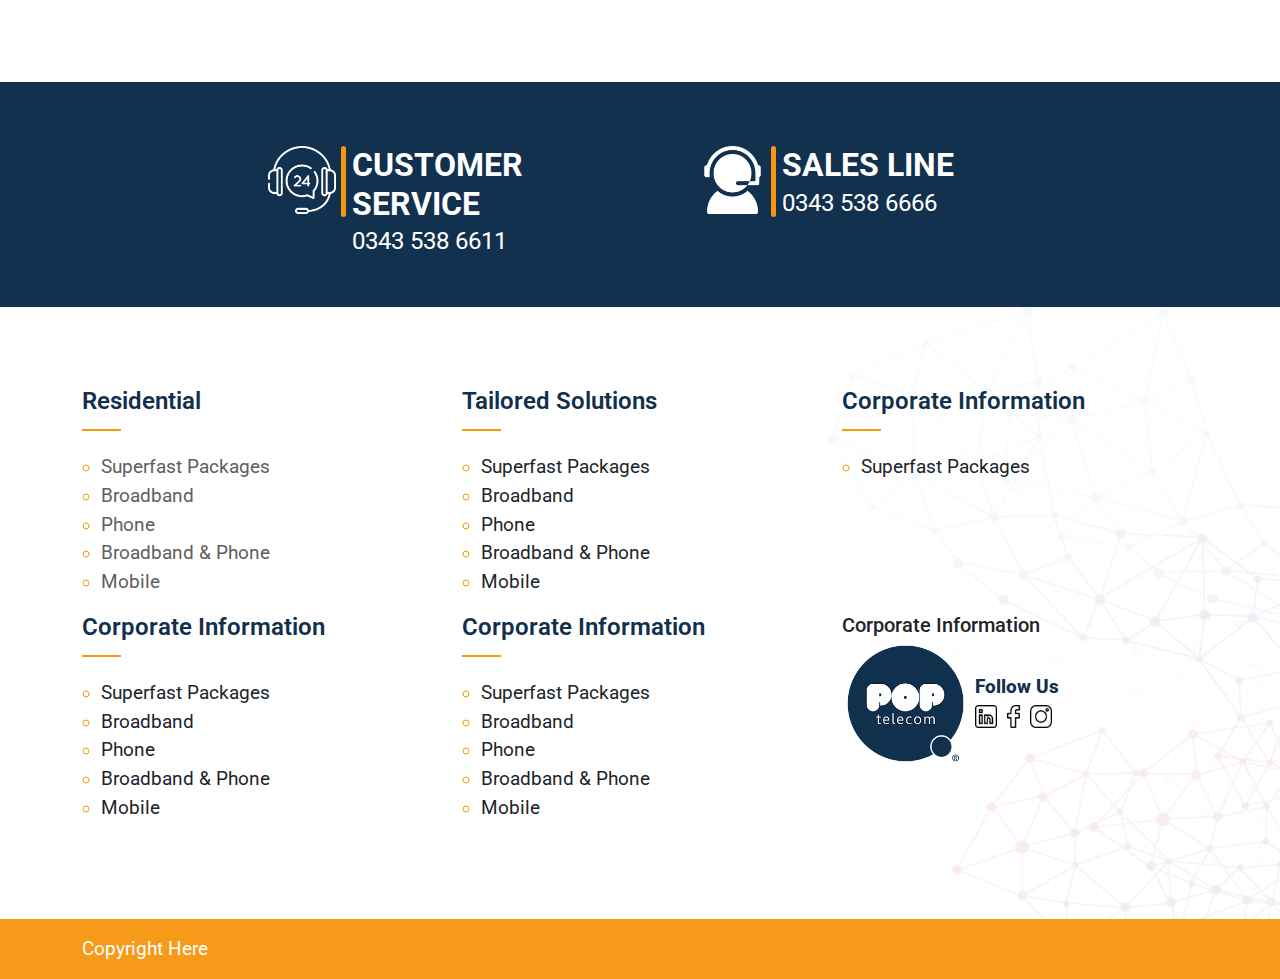
==== commit f99ae814: "Add files via upload" ====
--- a/index.html
+++ b/index.html
@@ -23,7 +23,11 @@
                     </div>
                     <div class="col-lg-6 col-sm-12 col-12">
                         <p class="text-start text-sm-end text-lg-end mb-0 text-white">
-                            <span class="d-block d-lg-inline d-sm-block"><img src="images/icons/call.png" alt="#" class="d-inline-block" style="width: .9rem;"> Make Payment</span>
+                            <span class="d-block d-lg-inline d-sm-block">
+                                <a href="#" class="text-decoration-none text-white">
+                                    <img src="images/icons/pound_symbol.png" alt="#" class="d-inline-block img-fluid" style="width: .8rem; margin-top: -3px;"> Make Payment
+                                </a>
+                            </span>
                             <span id="top_social_media" class="ms-4 text-end d-none d-sm-none d-lg-inline-block">
                                 <a href="#" class="d-inline-block">
                                     <img src="images/icons/linkein.png" alt="#">
@@ -52,19 +56,40 @@
                     </button>
                     <div class="collapse navbar-collapse" id="popTelcomMenu">
                         <ul class="navbar-nav me-auto mb-2 mb-lg-0">
-                            <li class="nav-item"><a class="nav-link active" href="#">Broadband</a></li>
-                            <li class="nav-item"><a class="nav-link" href="#">Fibre Advanced</a></li>
-                            <li class="nav-item"><a class="nav-link" href="#">Fibre Infinity</a></li>
-                            <li class="nav-item"><a class="nav-link" href="#">Page</a></li>
-                            <li class="nav-item"><a class="nav-link" href="#">Services</a></li>
-                            <li class="nav-item"><a class="nav-link" href="#">Packages</a></li>
-                            <li class="nav-item"><a class="nav-link" href="#">About</a></li>
-                            <li class="nav-item"><a class="nav-link" href="#">Contact Us</a></li>
+                            <li class="nav-item"><a class="nav-link active" href="broadband.html">Broadband</a></li>
+                            <li class="nav-item"><a class="nav-link" href="tv.html">TV</a></li>
+                            <li class="nav-item"><a class="nav-link" href="fibre-advanced.html">Fibre Advanced</a></li>
+                            <li class="nav-item"><a class="nav-link" href="fibre-infinity.html">Fibre Infinity</a></li>
+                            <li class="nav-item"><a class="nav-link" href="no-contract.html">No Contract</a></li>
+                            <li class="nav-item dropdown">
+                                <a class="nav-link dropdown-toggle" href="#" data-bs-toggle="dropdown">Bespoke</a>
+                                <ul class="dropdown-menu">
+                                    <li><a class="dropdown-item" href="sim-only.html">SIM Only</a></li>
+                                    <li><a class="dropdown-item" href="rural-broadband.html">Rural Broadband</a></li>
+                                    <li><a class="dropdown-item" href="over-60s.html">Broadband for the over 60s</a></li>
+                                    <li><a class="dropdown-item" href="gaming.html">Gaming</a></li>
+                                </ul>
+                            </li>
+                            <li class="nav-item dropdown">
+                                <a class="nav-link dropdown-toggle" href="#" data-bs-toggle="dropdown">Landline</a>
+                                <ul class="dropdown-menu">
+                                    <li><a class="dropdown-item" href="12-99.html">£12.99 Landline Only</a></li>
+                                    <li><a class="dropdown-item" href="#">£19.49 Line and Anytime Calls</a></li>
+                                </ul>
+                            </li>
+                            <li class="nav-item dropdown">
+                                <a class="nav-link dropdown-toggle" href="#" data-bs-toggle="dropdown">About</a>
+                                <ul class="dropdown-menu">
+                                    <li><a class="dropdown-item" href="#">FAQs</a></li>
+                                    <li><a class="dropdown-item" href="#">Guides</a></li>
+                                    <li><a class="dropdown-item" href="#">Contact Us</a></li>
+                                </ul>
+                            </li>
                         </ul>
                     </div>
                     <ul class="navbar-nav d-flex extra_menu">
                         <li class="nav-item me-3" id="search_btn"><a class="nav-link active" data-bs-toggle="collapse" data-bs-target="#searchBar" href="#">
-                            <img src="images/search.svg" class="img-fluid" alt="#">
+                            <img src="images/icons/search.png" class="img-fluid" alt="#" width="14" height="16">
                         </a></li>
                         <li class="nav-item" id="number_btn"><a class="btn btn-outline-secondary" href="#"><img src="images/icons/call_header_ring.png" class="img-fluid" alt="#"> (000) 000 000</a></li>
                     </ul>
@@ -78,6 +103,47 @@
     <div id="mobile_view_menu" class="collapse fade">
         <button class="btn btn-lg" id="btn_close_icon" data-bs-toggle="collapse" data-bs-target="#mobile_view_menu" href="#"></button>
         <div class="container">
+            <div class="navbar navbar-expand-lg">
+                <ul class="navbar-nav me-auto mb-2 mb-lg-0">
+                    <li class="nav-item"><a class="nav-link active" href="broadband.html">Broadband</a></li>
+                    <li class="nav-item"><a class="nav-link" href="tv.html">TV</a></li>
+                    <li class="nav-item"><a class="nav-link" href="fibre-advanced.html">Fibre Advanced</a></li>
+                    <li class="nav-item"><a class="nav-link" href="fibre-infinity.html">Fibre Infinity</a></li>
+                    <li class="nav-item"><a class="nav-link" href="no-contract.html">No Contract</a></li>
+                    <li class="nav-item dropdown">
+                        <a class="nav-link dropdown-toggle" href="#" data-bs-toggle="dropdown">Bespoke</a>
+                        <ul class="dropdown-menu">
+                            <li><a class="dropdown-item" href="sim-only.html">SIM Only</a></li>
+                            <li><a class="dropdown-item" href="rural-broadband.html">Rural Broadband</a></li>
+                            <li><a class="dropdown-item" href="over-60s.html">Broadband for the over 60s</a></li>
+                            <li><a class="dropdown-item" href="gaming.html">Gaming</a></li>
+                        </ul>
+                    </li>
+                    <li class="nav-item dropdown">
+                        <a class="nav-link dropdown-toggle" href="#" data-bs-toggle="dropdown">Landline</a>
+                        <ul class="dropdown-menu">
+                            <li><a class="dropdown-item" href="12-99.html">£12.99 Landline Only</a></li>
+                            <li><a class="dropdown-item" href="#">£19.49 Line and Anytime Calls</a></li>
+                        </ul>
+                    </li>
+                    <li class="nav-item dropdown">
+                        <a class="nav-link dropdown-toggle" href="#" data-bs-toggle="dropdown">About</a>
+                        <ul class="dropdown-menu">
+                            <li><a class="dropdown-item" href="#">FAQs</a></li>
+                            <li><a class="dropdown-item" href="#">Guides</a></li>
+                            <li><a class="dropdown-item" href="#">Contact Us</a></li>
+                        </ul>
+                    </li>
+                </ul>
+            </div>
+
+            <ul class="list-group list-group-horizontal-lg mb-5">
+                <li class="list-group-item">
+                    <a href="#" class="text-dark">
+                        <img src="images/icons/call_header_ring.png" class="img-fluid" alt="#"> (000) 000 000</a>
+                </li>
+            </ul>
+
             <ul class="list-group list-group-horizontal">
                 <li class="list-group-item">
                     <a href="#">
@@ -95,22 +161,6 @@
                     </a>
                 </li>                
             </ul>
-            <ul class="navbar-nav me-auto mb-2 mb-lg-0">
-                <li class="nav-item"><a class="nav-link active" href="#">Broadband</a></li>
-                <li class="nav-item"><a class="nav-link" href="#">Fibre Advanced</a></li>
-                <li class="nav-item"><a class="nav-link" href="#">Fibre Infinity</a></li>
-                <li class="nav-item"><a class="nav-link" href="#">Page</a></li>
-                <li class="nav-item"><a class="nav-link" href="#">Services</a></li>
-                <li class="nav-item"><a class="nav-link" href="#">Packages</a></li>
-                <li class="nav-item"><a class="nav-link" href="#">About</a></li>
-                <li class="nav-item"><a class="nav-link" href="#">Contact Us</a></li>
-            </ul>
-            <ul class="list-group list-group-horizontal-lg">
-                <li class="list-group-item">
-                    <a href="#" class="text-dark">
-                        <img src="images/icons/call_header_ring.png" class="img-fluid" alt="#"> (000) 000 000</a>
-                </li>
-            </ul>
         </div>
     </div>
 
@@ -142,7 +192,7 @@
                 <div class="row">
                     <div class="col-lg-5 col-sm-5 col-12" id="banner_left">
                         <h1 class="text-uppercase mb-0 f-w2">Unlimited <span class="d-block"><i class="f-w1">Broad</i>band</span></h1>
-                        <p class="text-end f-w3 price mb-0"><span>£</span>16.50</p>
+                        <p class="text-end f-w1 price mb-0"><span>£</span>16.50</p>
                         <p class="text-end mb-0 btn_submit_buy_now">
                             <button class="btn btn-lg f-w2">Buy Now <span class="ms-2"><img src="images/icons/btn_arrow.png" width="24" height="24" alt="#"></span></button>
                         </p>
@@ -160,9 +210,9 @@
         <!-- section 1 -->
         <section id="mainContent_1">
             <div class="container">
-                <h1 class="text-center f-w4 mb-0"><span>POP</span> Telecom</h1>
-                <p class="text-center offers_top pb-5">
-                    <span>Broadband Offers</span>
+                <h1 class="text-center f-w2 mb-0 text_shadow"><span>POP</span> Telecom</h1>
+                <p class="text-center offers_top pb-4">
+                    <span class="text_shadow font2_bold">Broadband Offers</span>
                 </p>
 
                 <div class="row pt-5">
@@ -174,15 +224,15 @@
                                 </span>
                             </div>
                             <div class="box_header_text">
-                                <h2 class="text-center text-white">£16.50 <span>/month</span></h2>
-                                <h3 class="text-center text-white mb-0">Unlimited <span class="d-block">Broadband</span></h3>
+                                <h2 class="display-5 f-w1 text-center text-white">£16.50 <span>/month</span></h2>
+                                <h3 class="display-6 f-w3 mb-0 text-center text-white">Unlimited <span class="d-block display-6 f-w1">Broadband</span></h3>
                                 <p class="text-center mb-0 arrow_click">
                                     <button class="btn btn-transparent btn-sm" data-bs-toggle="collapse" data-bs-target="#offer_1">
                                         <img src="images/arrow_down.svg" class="img-fluid" alt="">
                                     </button>
                                 </p>
                             </div>
-                            <div class="card me-2 ms-2 collapse" id="offer_1">
+                            <div class="card me-2 ms-2 collapse show" id="offer_1">
                                 <div class="card-body ps-0 pe-0 pb-0 pt-5">
                                     <ul class="list-group">
                                         <li class="list-group-item list-group-item-dark">A simple default</li>
@@ -208,15 +258,15 @@
                                 </span>
                             </div>
                             <div class="box_header_text special">
-                                <h2 class="text-center text-white">£16.50 <span>/month</span></h2>
-                                <h3 class="text-center text-white mb-0">Fiber <span class="d-block">Infinity</span></h3>
+                                <h2 class="display-5 f-w1 text-center text-white">£16.50 <span>/month</span></h2>
+                                <h3 class="display-6 f-w3 mb-0 text-center text-white">Fiber <span class="d-block display-6 f-w1">Infinity</span></h3>
                                 <p class="text-center mb-0 arrow_click">
                                     <button class="btn btn-transparent btn-sm" data-bs-toggle="collapse" data-bs-target="#offer_2">
                                         <img src="images/arrow_down.svg" class="img-fluid" alt="">
                                     </button>
                                 </p>
                             </div>
-                            <div class="card me-2 ms-2 collapse" id="offer_2">
+                            <div class="card me-2 ms-2 collapse show" id="offer_2">
                                 <div class="card-body ps-0 pe-0 pb-0 pt-5">
                                     <ul class="list-group">
                                         <li class="list-group-item list-group-item-dark">A simple default</li>
@@ -242,15 +292,15 @@
                                 </span>
                             </div>
                             <div class="box_header_text">
-                                <h2 class="text-center text-white">£16.50 <span>/month</span></h2>
-                                <h3 class="text-center text-white mb-0">Fiber <span class="d-block">Advanced</span></h3>
+                                <h2 class="display-5 f-w1 text-center text-white">£16.50 <span>/month</span></h2>
+                                <h3 class="display-6 f-w3 mb-0 text-center text-white">Fiber <span class="d-block display-6 f-w1">Advanced</span></h3>
                                 <p class="text-center mb-0 arrow_click" data-bs-toggle="collapse" data-bs-target="#offer_3">
                                     <button class="btn btn-transparent btn-sm">
                                         <img src="images/arrow_down.svg" class="img-fluid" alt="">
                                     </button>
                                 </p>
                             </div>
-                            <div class="card me-2 ms-2 collapse" id="offer_3">
+                            <div class="card me-2 ms-2 collapse show" id="offer_3">
                                 <div class="card-body ps-0 pe-0 pb-0 pt-5">
                                     <ul class="list-group">
                                         <li class="list-group-item list-group-item-dark">A simple default</li>
--- a/style.css
+++ b/style.css
@@ -1,4 +1,5 @@
 @import url('https://fonts.googleapis.com/css2?family=Roboto:wght@100;300;400;700;900&display=swap');
+@import url('https://fonts.googleapis.com/css2?family=Montserrat:wght@400;500;600;700;800;900&display=swap');
 
 body{
     font-size: 1.2rem;
@@ -10,20 +11,66 @@
 }
 
 /*** Global css ***/
+
+/* headingd color blue */
+.h1_c,
+.h2_c,
+.h3_c,
+.h4_c,
+.h5_c,
+.h6_c{ color: #11304e; }
+
 a:focus{ outline: none; }
 
-.f-w1{ font-weight: 900; }
-.f-w2{ font-weight: 700; }
-.f-w3{ font-weight: 400; }
-.f-w4{ font-weight: 300; }
-
+/* font weights */
+.f-w1{ font-weight: 900!important; }
+.f-w2{ font-weight: 700!important; }
+.f-w3{ font-weight: 400!important; }
+.f-w4{ font-weight: 300!important; }
+
+/* z-index floating */
 .zindex1 { z-index: 1; }
 .zindex2 { z-index: 5; }
 .zindex3 { z-index: 10; }
 .zindex4 { z-index: 20; }
 .zindex5 { z-index: 50; }
 
+/* box shadow for object */
+.shadow_style{ box-shadow: -0.0625rem 0 0.625rem 0 rgb(0 0 0 / 7%), 0.3125rem 1.25rem 2.5rem 0 rgb(0 0 0 / 4%) !important; }
+.text_shadow{ text-shadow: -1px 3px 10px #b3b3b3; }
+
+/* btn background or you can add here to call in global */
+
+.btn-bg-yellow{ background: #ff9000; }
+.btn-bg-blue{ background: #11304e; }
+.btn-bg-blue-border{ border-color: #11304e; border-width: 2px; background: #fff; }
 .bg-btn-bg{ background: #11304e;}
+
+/* site color */
+.text_yellow{ color: #ff9000; }
+.text_blue{ color: #11304e; }
+
+/* postions */
+.relative{ position: relative; }
+.absolute{ position: absolute; }
+
+/* font2 with font weight import and you can add new font here and name whatever you want for global class declaration */
+.font2_reg { font-family: 'Montserrat', sans-serif; font-weight: 400!important; }
+.font2_bold { font-family: 'Montserrat', sans-serif; font-weight: 600!important; }
+.font2_bold_2 { font-family: 'Montserrat', sans-serif; font-weight: 700!important; }
+.font2_bold_3 { font-family: 'Montserrat', sans-serif; font-weight: 800!important; }
+.font2_bold_4 { font-family: 'Montserrat', sans-serif; font-weight: 900!important; }
+
+/* font reset to the body font in an specific tags */
+.font_reset { font-family: 'Roboto', sans-serif!important; }
+
+/* letter spacing */
+
+.ls-1 { letter-spacing: -1px; }
+.ls-2 { letter-spacing: -2px; }
+.ls-3 { letter-spacing: -3px; }
+.ls-4 { letter-spacing: -4px; }
+.ls-5 { letter-spacing: -5px; }
 
 /*** mainHeader ***/
 #mainHeader{     
@@ -55,22 +102,53 @@
     .mainHeader_nav_menu .navbar-brand img{  } 
     .mainHeader_nav_menu .collapse{ }
     .mainHeader_nav_menu .collapse ul{ }
-    .mainHeader_nav_menu .collapse ul li{ }
+    .mainHeader_nav_menu .collapse ul li{
+        position: relative;
+    }
     .mainHeader_nav_menu .collapse ul li a{ 
         font-size: .950rem; 
         color: #212529; 
-        position: relative;
         transition: all .5s ease-in-out;
     }
-    .mainHeader_nav_menu .collapse ul li a:hover::after,
-    .mainHeader_nav_menu .collapse ul li a.active::after{
+    .mainHeader_nav_menu .collapse ul>li:hover::after,
+    .mainHeader_nav_menu .collapse ul>li.active::after{
         content: '';
         background: #ff9c00;
         height: 4px;
         width: 30%;
-        bottom: -4px;
+        bottom: 0px;
         left: 8px;
         position: absolute;
+    }
+    .mainHeader_nav_menu .collapse ul>li>a::after{
+        content: '';
+        border: none;
+        margin-left: 0;
+    }
+    .mainHeader_nav_menu .collapse ul li ul.dropdown-menu{
+        
+    }
+    .mainHeader_nav_menu .collapse ul li ul.dropdown-menu li::after{
+        /* content: '';
+        height: 0;
+        background: none; */
+        width: 11%;
+        bottom: 0px;
+        left: 17px;
+    }
+    .mainHeader_nav_menu .collapse ul li.dropdown:hover ul.dropdown-menu{ 
+        display: block;
+    }
+    .mainHeader_nav_menu .collapse ul li ul.dropdown-menu{
+        box-shadow: -0.0625rem 0 0.625rem 0 rgb(0 0 0 / 7%), 0.3125rem 1.25rem 2.5rem 0 rgb(0 0 0 / 4%);
+        border-color: #e9e9f2;
+        background-color: #fff;
+        border-color: #fff;
+        transition: all .3s ease-in;
+    }
+    .mainHeader_nav_menu .collapse ul li ul.dropdown-menu li{}
+    .mainHeader_nav_menu .collapse ul li ul.dropdown-menu li a{
+        background: none;
     }
 
 #search_btn{}
@@ -90,7 +168,7 @@
 /* searchBar */
 #searchBar{ 
     position: fixed;
-    z-index: 5;
+    z-index: 40;
     height: 100vh;
     background: #ffff;
     left: 0;
@@ -119,7 +197,7 @@
 /* mobile_view_menu */
 #mobile_view_menu{
     position: fixed;
-    z-index: 5;
+    z-index: 40;
     height: 100vh;
     background: #11304e;
     left: 0;
@@ -130,16 +208,27 @@
     text-align: center;
     overflow: auto;
 }
-#mobile_view_menu .list-group.list-group-horizontal{ margin-bottom: 4rem; }
+#mobile_view_menu::-webkit-scrollbar{
+
+}
+#mobile_view_menu .list-group.list-group-horizontal{ margin-bottom: 2rem; }
 #mobile_view_menu .list-group.list-group-horizontal li{ background: none; width: 38%; border: 0; }
 #mobile_view_menu .list-group.list-group-horizontal li img{ width: 44%; }
-#mobile_view_menu .navbar-nav{}
-#mobile_view_menu .navbar-nav li{}
+#mobile_view_menu .navbar-nav{
+    display: flex;
+    width: 100%;
+}
+#mobile_view_menu .navbar-nav li{
+    text-align: left;
+}
 #mobile_view_menu .navbar-nav li a{ font-size: 2rem; color: #fff; }
-#mobile_view_menu .list-group.list-group-horizontal-lg{ margin-top: 2rem; }
+#mobile_view_menu .list-group.list-group-horizontal-lg{ }
 #mobile_view_menu .list-group.list-group-horizontal-lg li{}
 #mobile_view_menu .list-group.list-group-horizontal-lg li a{ text-decoration: none; font-size: 1.30rem; font-weight: 500; }
 #mobile_view_menu .list-group.list-group-horizontal-lg img{ margin-right: 1rem; width: 9%; }
+#mobile_view_menu .navbar{
+    margin-top: -73px;
+}
 #mobile_view_menu #btn_close_icon{ 
     background: url(images/close-white.svg) no-repeat;
     width: 5rem;
@@ -149,6 +238,13 @@
     top: 0;
     right: 11px;
 }
+#mobile_view_menu .navbar-nav li a {
+    font-size: 1.50rem;
+}
+#mobile_view_menu .navbar-nav li ul{
+    background: transparent;
+    border: none;
+}
 
 /* mainBanner  */
 #banner_top_shadow{
@@ -189,11 +285,11 @@
     background: url(images/icons/human.png) no-repeat;
     width: 72px;
     height: 154px;
-    top: -32px;
-    right: 214px;
+    top: -37px;
+    left: 226px;
 }
 #mainBanner h1 span{ 
-    font-size: 5.5rem; 
+    font-size: 4.76rem; 
     color: #ff9c00; 
 }
 #mainBanner h1 span i{ font-style: normal; }
@@ -211,8 +307,8 @@
     background: url(images/icons/rocket-orange.png) no-repeat;
     width: 42px;
     height: 42px;
-    left: 49%;
-    top: 23px;
+    left: 47%;
+    top: 2px;
 }
 #mainBanner p.btn_submit_buy_now button{ 
     font-size: 1.9rem; 
@@ -221,7 +317,7 @@
     border-radius: 0px; 
     border-width: 2px;
     position: relative;
-    padding: 8px 23px;
+    padding: 5px 23px;
 }
 #mainBanner .container{
     position: relative;
@@ -236,8 +332,12 @@
     left: -12px;
 }
 #mainBanner p.btn_submit_buy_now button span{}
-#mainBanner p.btn_submit_buy_now button img{
-    
+#mainBanner p.btn_submit_buy_now button img{ }
+
+/* pages_content */
+#pages_content{
+    position: relative;
+    z-index: 1;
 }
 /* mainContent homepage */
 #mainContent{
@@ -254,20 +354,23 @@
             font-weight: 400;
             font-size: 4.50rem;
             color: #11304e;
+            line-height: 1;
         }
         #mainContent_1 h1 span{
             font-weight: 900;
         }
         #mainContent_1 p.offers_top{
             position: relative;
-            font-size: 2rem;
+            font-size: 2.50rem;
             color: #ff9c00;
+            line-height: 1;
+            font-weight: 300;
         }
             #mainContent_1 p.offers_top span{ 
 
             }
             #mainContent_1 p.offers_top::after{ 
-                height: 3px;
+                height: 5px;
                 width: 8%;
                 background: #11304e;
                 top: 46px;
@@ -286,8 +389,8 @@
             z-index: 1;
         }
         #mainContent_1 .box_offers .box_header_text h2{
-            font-size: 2.50rem;
-            font-weight: 700;
+            _font-size: 2.50rem;
+            _font-weight: 700;
             font-style: italic;
         }
         #mainContent_1 .box_offers .box_offers_icon{
@@ -296,15 +399,15 @@
             margin-bottom: -47px;
         }
         #mainContent_1 .box_offers .box_header_text h3{
-            font-size: 2.50rem;
-            font-weight: 700;
+            _font-size: 2.50rem;
+            _font-weight: 700;
         }
         #mainContent_1 .box_offers .box_header_text h2 span{
             font-size: 1rem;
         }
         #mainContent_1 .box_offers .box_header_text h3 span{
-            font-size: 2rem;
-            font-weight: 500;
+            _font-size: 2rem;
+            _font-weight: 500;
         }
         #mainContent_1 .box_offers .box_offers_icon span{ 
             width: 130px;
@@ -318,7 +421,7 @@
             background: linear-gradient(0deg, #113251, #055a95);
         }
         #mainContent_1 .box_offers .box_header_text.special h2{
-            font-size: 3rem;
+            font-size: 3.70rem;
         }
         #mainContent_1 .box_offers .box_offers_icon span img{}
         #mainContent_1 .arrow_click button{
@@ -348,7 +451,7 @@
             padding: .6rem 4rem;
             font-size: 1.3rem;
             font-weight: 600;
-            background: linear-gradient( 0deg , #113251, #055a95);
+            background: linear-gradient( 0deg, #05355c, #0d4274);
             border-width: 0;
         }
         #mainContent_1 .box_offers .box_header_text.special ~ .card a{
@@ -573,13 +676,13 @@
     #mainContent_7::after{
         content: '';
         background: url(images/img-faster-strong-wifi-after.png) no-repeat right 0;
-        width: 36%;
-        height: 990px;
+        width: 100%;
+        height: 100%;
         position: absolute;
         top: 75px;
         right: 0px;
         z-index: -1;
-        background-size: cover;
+        background-size: contain;
     }
     #bg_image_yellow{
         position: relative;
@@ -657,9 +760,7 @@
 
     #mainContent_8 #tab_block{}
         #mainContent_8 #tab_block .nav{}
-        #mainContent_8 #tab_block .nav .nav-item{
-            
-        }
+        #mainContent_8 #tab_block .nav .nav-item{}
         #mainContent_8 #tab_block .nav .nav-item .button{
             background: #e2e2e2;
             position: relative;
@@ -889,10 +990,10 @@
             background: #f79612;
             width: .3rem;
             height: 4.40rem;
-            left: 72px;
+            left: 5px;
             border-radius: 30px;
         }
-        #mainContent_13 .card .card-body{}
+        #mainContent_13 .card .card-body{ position: relative; }
         #mainContent_13 .card .card-body h2{}
         #mainContent_13 .card .card-body p{ font-size: 1.50rem; }
         
@@ -955,7 +1056,7 @@
 
 @media (max-width: 1024px){ 
     .mainHeader_contact_info p{ 
-        font-size: .8rem!important;
+        font-size: 1rem!important;
         text-align: center!important;
     }
     .mainHeader_nav_menu .navbar-brand{ margin-bottom: 0; width: 20%; display: flex; order: 1; }
@@ -968,6 +1069,14 @@
     /* mainBanner */
     #mainBanner .container::before{ bottom: -65px; }
     #mainBanner h1{}
+
+    /* mainContent_1 */
+    #mainContent_1 .box_offers .box_header_text.special h2{
+        font-size: 1.70rem;
+    }
+    #mainContent_1 p.offers_top span {
+        font-size: 1.80rem;
+    }
 
     /* mainContent_2 */
     #mainContent_2 .box_steps{ clip-path: polygon(78% 0%, 0% 0, 18% 133%, 135% 401%); padding: 2rem; }
@@ -1042,7 +1151,7 @@
     }
 
     /* mainContent_13 */
-    #mainContent_13 .card .card-body::before{ left: 61px; }
+    #mainContent_13 .card .card-body::before{ left: 0px; }
 }
 
 
@@ -1062,7 +1171,11 @@
     /* #mainBanner */
     #mainBanner{ padding-top: 5rem!important; clip-path: polygon(51% 77%, 100% 68%, 100% 0, 0 0, 0 68%); }
     #mainBanner h1{ font-size: 2rem; text-align: center!important; }
-    #mainBanner h1::after{ top: -46px; right: 36px; }
+    #mainBanner h1::after{     
+        top: -42px;
+        right: auto;
+        left: 241px; 
+    }
     #mainBanner h1 span{ font-size: 3rem; }
     #mainBanner p.price{ font-size: 3rem; text-align: center!important; }
     #mainBanner p.price span{ font-size: 1.4rem; }
@@ -1180,12 +1293,12 @@
     /* mainContent_13 */
     #mainContent_13 .card .card-body::before{ 
         top: 18px; 
-        left: 58px; 
+        left: 0; 
         height: 2.9rem;
     }
     #mainContent_13 #icon_supports img { width: 80%; }
     #mainContent_13 .card .card-body h2{ font-size: 1.2rem; }
-    #mainContent_13 .card .card-body p{ font-size: .9rem; }{
+    #mainContent_13 .card .card-body p{ font-size: .9rem; }
 
     /* #footerMain */
     #footerMain{ padding-top: 3rem!important; background-size: cover; }
